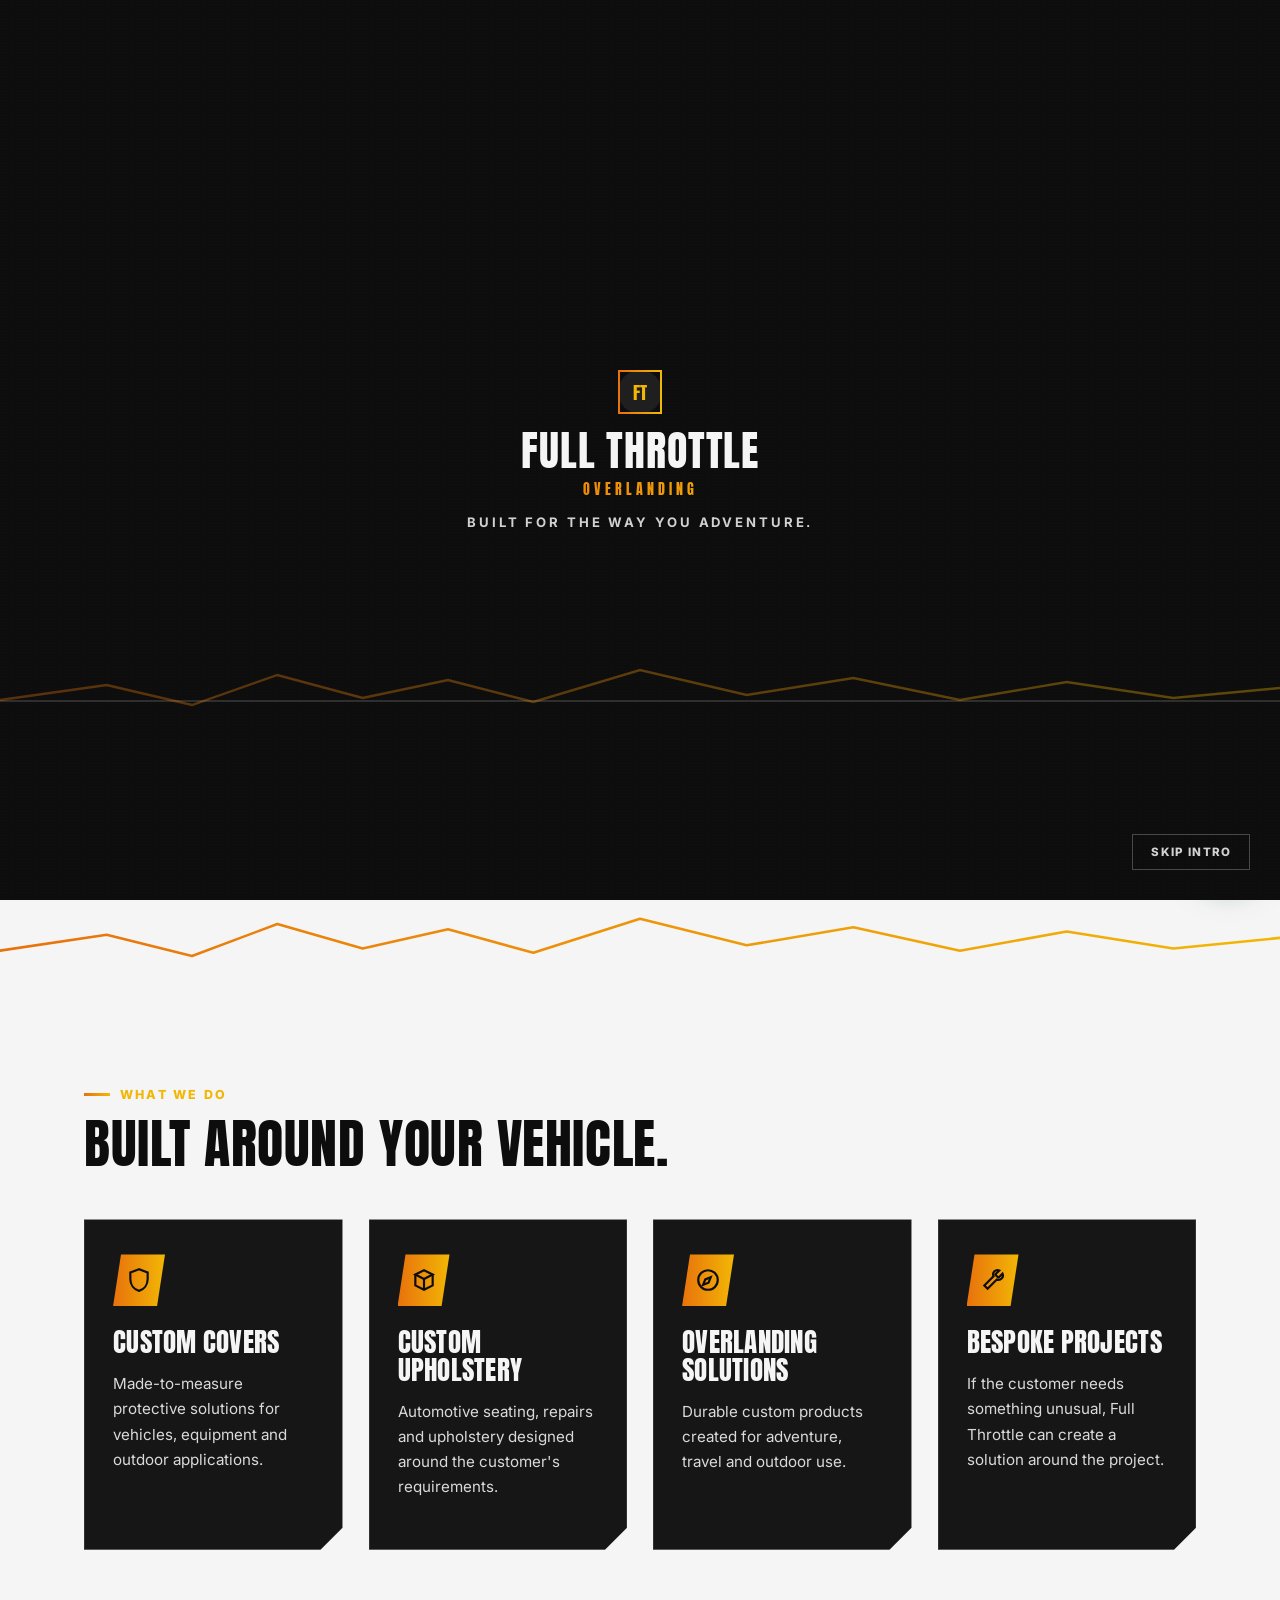
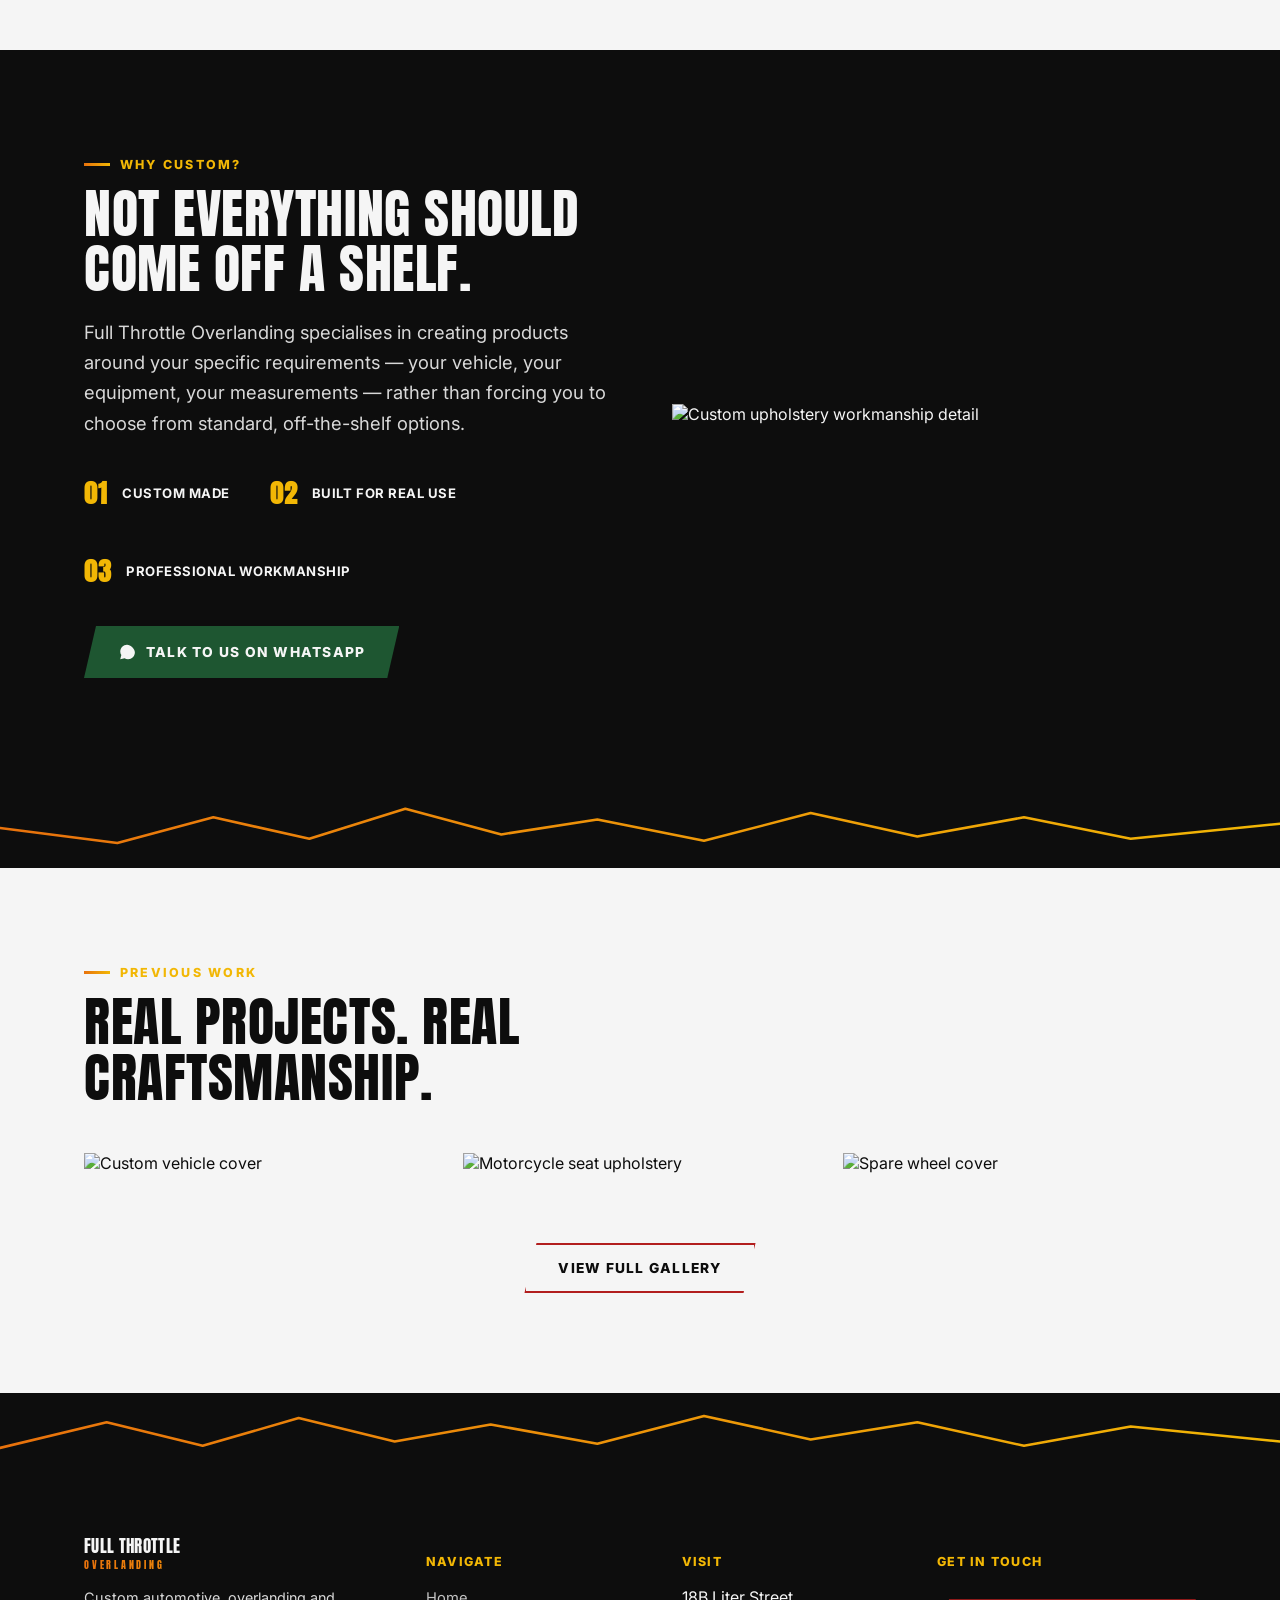
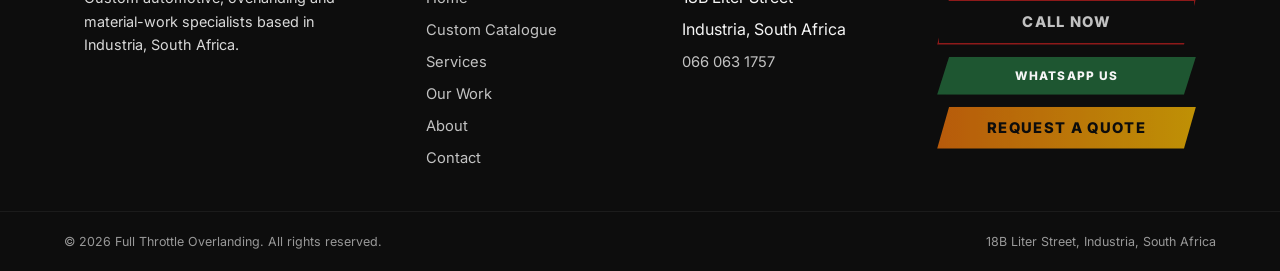
==== index.html @ 1ea90832 "Build Full Throttle Overlanding website (6 pages) Static HTML/CSS/JS site for a South African custom" ====
<!DOCTYPE html>
<html lang="en">
<head>
<meta charset="UTF-8">
<meta name="viewport" content="width=device-width, initial-scale=1.0">
<title>Full Throttle Overlanding | Custom Automotive &amp; Overlanding Craftsmanship — South Africa</title>
<meta name="description" content="Custom vehicle covers, upholstery and overlanding material solutions, made around your vehicle and your requirements. Based in Industria, South Africa.">
<link rel="stylesheet" href="css/style.css">
</head>
<body>

<svg width="0" height="0" style="position:absolute" aria-hidden="true">
  <defs>
    <linearGradient id="ridgeGradient" x1="0" y1="0" x2="1" y2="0">
      <stop offset="0" stop-color="#E8720C"/>
      <stop offset="1" stop-color="#F2B705"/>
    </linearGradient>
  </defs>
</svg>

<!-- ============== INTRO ANIMATION ============== -->
<div id="intro">
  <div class="intro-noise"></div>
  <div class="intro-road"></div>
  <svg class="intro-ridge" viewBox="0 0 1200 60" preserveAspectRatio="none" width="100%" height="60">
    <path d="M0,40 L100,25 L180,45 L260,15 L340,38 L420,20 L500,42 L600,10 L700,35 L800,18 L900,40 L1000,22 L1100,38 L1200,28" fill="none" stroke="url(#ridgeGradient)" stroke-width="2.4"/>
  </svg>
  <svg class="intro-dust" viewBox="0 0 340 70" width="340" height="70" aria-hidden="true">
    <ellipse cx="60" cy="55" rx="55" ry="14" fill="rgba(245,245,245,0.35)"/>
    <ellipse cx="120" cy="58" rx="70" ry="10" fill="rgba(245,245,245,0.2)"/>
  </svg>
  <svg class="intro-vehicle" viewBox="0 0 220 90" width="220" height="90" aria-hidden="true">
    <ellipse cx="55" cy="76" rx="52" ry="6" fill="rgba(0,0,0,0.4)"/>
    <path d="M12,64 L20,40 L48,26 L96,26 L114,40 L200,42 L206,52 L206,64 L188,64 L182,54 L138,54 L132,64 L64,64 L58,54 L26,54 L20,64 Z" fill="#141414" stroke="#F2B705" stroke-width="1.4"/>
    <path d="M48,26 L58,40 L96,40 L96,26 Z" fill="#0D0D0D"/>
    <path d="M100,26 L114,40 L150,40 L138,28 Z" fill="#0D0D0D"/>
    <rect x="150" y="30" width="46" height="12" rx="2" fill="#1c1c1c"/>
    <circle cx="58" cy="66" r="15" fill="#0D0D0D" stroke="#E8720C" stroke-width="2"/>
    <circle cx="58" cy="66" r="6" fill="#2a2a2a"/>
    <circle cx="168" cy="66" r="15" fill="#0D0D0D" stroke="#E8720C" stroke-width="2"/>
    <circle cx="168" cy="66" r="6" fill="#2a2a2a"/>
    <rect x="198" y="46" width="8" height="6" fill="#B21E1E"/>
  </svg>
  <div class="intro-logo">
    <div class="logo-badge" style="margin:0 auto 16px;">FT</div>
    <div class="nav-logo-mark">FULL THROTTLE<span>OVERLANDING</span></div>
    <div class="intro-tagline">Built for the way you adventure.</div>
  </div>
  <button class="intro-skip" type="button">Skip Intro</button>
</div>

<!-- ============== NAV ============== -->
<header class="site-nav">
  <div class="container nav-inner">
    <a href="index.html" class="nav-logo">
      <span class="logo-badge">FT</span>
      <span class="nav-logo-mark">FULL THROTTLE<span>OVERLANDING</span></span>
    </a>
    <nav class="nav-links">
      <a href="index.html" class="active">Home</a>
      <a href="catalogue.html">Custom Catalogue</a>
      <a href="services.html">Services</a>
      <a href="work.html">Our Work</a>
      <a href="about.html">About</a>
      <a href="contact.html">Contact</a>
    </nav>
    <div class="nav-actions">
      <a href="tel:+27660631757" class="nav-icon-btn call-text">
        <svg viewBox="0 0 24 24" fill="none" stroke="currentColor" stroke-width="2"><path d="M22 16.9v3a2 2 0 0 1-2.2 2 19.8 19.8 0 0 1-8.6-3.1 19.5 19.5 0 0 1-6-6 19.8 19.8 0 0 1-3.1-8.7A2 2 0 0 1 4.1 2h3a2 2 0 0 1 2 1.7c.1.9.3 1.8.6 2.7a2 2 0 0 1-.4 2.1L8 9.9a16 16 0 0 0 6 6l1.4-1.4a2 2 0 0 1 2.1-.4c.9.3 1.8.5 2.7.6a2 2 0 0 1 1.8 2.2Z"/></svg>
        Call
      </a>
      <button class="nav-icon-btn whatsapp" type="button" data-wa-message="Hi Full Throttle Overlanding! I'd like to enquire about a custom project.">
        <svg viewBox="0 0 32 32" fill="currentColor"><path d="M16 3C9.4 3 4 8.4 4 15c0 2.4.7 4.6 1.9 6.5L4 29l7.7-1.9c1.8 1 3.9 1.6 6.3 1.6 6.6 0 12-5.4 12-12S22.6 3 16 3z"/></svg>
        WhatsApp
      </button>
      <button class="nav-burger" type="button" aria-label="Open menu">
        <span></span><span></span><span></span>
      </button>
    </div>
  </div>
</header>

<div class="mobile-panel">
  <button class="mobile-panel-close" type="button" aria-label="Close menu">&times;</button>
  <nav class="nav-links">
    <a href="index.html">Home</a>
    <a href="catalogue.html">Custom Catalogue</a>
    <a href="services.html">Services</a>
    <a href="work.html">Our Work</a>
    <a href="about.html">About</a>
    <a href="contact.html">Contact</a>
  </nav>
  <div class="mobile-actions">
    <a href="tel:+27660631757" class="btn btn-outline btn-block">Call 066 063 1757</a>
    <button class="btn btn-whatsapp btn-block" type="button" data-wa-message="Hi Full Throttle Overlanding! I'd like to enquire about a custom project.">WhatsApp Us</button>
  </div>
</div>

<!-- ============== HERO ============== -->
<section class="hero">
  <div class="hero-media">
    <img src="https://images.unsplash.com/photo-1533473359331-0135ef1b58bf?q=80&w=1920&auto=format&fit=crop" alt="Custom-built 4x4 overlanding vehicle fitted with rugged canvas work">
  </div>
  <div class="hero-overlay"></div>
  <div class="hero-content">
    <span class="hero-tag">Custom Automotive &amp; Overlanding Craftsmanship</span>
    <h1>MADE FOR<br><em>YOUR ADVENTURE.</em></h1>
    <p class="lead">Custom automotive, overlanding and material solutions made around your vehicle, your equipment and your requirements.</p>
    <div class="hero-ctas">
      <button class="btn btn-primary" type="button" data-wa-message="Hi Full Throttle Overlanding! I'd like to get a custom quote.">Get a Custom Quote</button>
      <a href="work.html" class="btn btn-outline">View Our Work</a>
    </div>
  </div>
  <div class="hero-scroll">Scroll</div>
</section>

<div class="ridge-wrap on-light">
  <svg class="ridge" viewBox="0 0 1200 60" preserveAspectRatio="none">
    <path d="M0,40 L100,25 L180,45 L260,15 L340,38 L420,20 L500,42 L600,10 L700,35 L800,18 L900,40 L1000,22 L1100,38 L1200,28"/>
  </svg>
</div>

<!-- ============== WHAT WE DO ============== -->
<section class="section-light">
  <div class="container" style="padding-top:100px; padding-bottom:100px;">
    <div class="section-head reveal">
      <span class="eyebrow">What We Do</span>
      <h2>Built Around Your Vehicle.</h2>
    </div>
    <div class="grid grid-4">
      <div class="card reveal reveal-delay-1">
        <div class="card-icon">
          <svg viewBox="0 0 24 24" fill="none" stroke="currentColor" stroke-width="2"><path d="M12 2 4 5v6c0 5.5 3.4 9.7 8 11 4.6-1.3 8-5.5 8-11V5l-8-3Z"/></svg>
        </div>
        <h3>Custom Covers</h3>
        <p>Made-to-measure protective solutions for vehicles, equipment and outdoor applications.</p>
      </div>
      <div class="card reveal reveal-delay-2">
        <div class="card-icon">
          <svg viewBox="0 0 24 24" fill="none" stroke="currentColor" stroke-width="2"><path d="M20 7 12 3 4 7l8 4 8-4Z"/><path d="M4 7v10l8 4 8-4V7"/><path d="M12 11v10"/></svg>
        </div>
        <h3>Custom Upholstery</h3>
        <p>Automotive seating, repairs and upholstery designed around the customer's requirements.</p>
      </div>
      <div class="card reveal reveal-delay-3">
        <div class="card-icon">
          <svg viewBox="0 0 24 24" fill="none" stroke="currentColor" stroke-width="2"><circle cx="12" cy="12" r="9"/><path d="m14.5 9.5-2 5-5 2 2-5 5-2Z"/></svg>
        </div>
        <h3>Overlanding Solutions</h3>
        <p>Durable custom products created for adventure, travel and outdoor use.</p>
      </div>
      <div class="card reveal reveal-delay-4">
        <div class="card-icon">
          <svg viewBox="0 0 24 24" fill="none" stroke="currentColor" stroke-width="2"><path d="M14.7 6.3a1 1 0 0 0 0 1.4l1.6 1.6a1 1 0 0 0 1.4 0l3.1-3.1a4 4 0 0 1-5.3 5.3L7 20l-3-3 8.5-8.5a4 4 0 0 1 5.3-5.3l-3.1 3.1Z"/></svg>
        </div>
        <h3>Bespoke Projects</h3>
        <p>If the customer needs something unusual, Full Throttle can create a solution around the project.</p>
      </div>
    </div>
  </div>
</section>

<!-- ============== WHY CUSTOM ============== -->
<section class="section-dark">
  <div class="container" style="padding-top:100px; padding-bottom:110px;">
    <div class="split">
      <div class="reveal">
        <span class="eyebrow">Why Custom?</span>
        <h2 style="color:var(--white);">Not Everything Should Come Off A Shelf.</h2>
        <p class="lead" style="color:var(--white); margin-top:20px;">Full Throttle Overlanding specialises in creating products around your specific requirements — your vehicle, your equipment, your measurements — rather than forcing you to choose from standard, off-the-shelf options.</p>
        <div class="trust-row">
          <div class="trust-item"><span class="num">01</span><span>Custom Made</span></div>
          <div class="trust-item"><span class="num">02</span><span>Built For Real Use</span></div>
          <div class="trust-item"><span class="num">03</span><span>Professional Workmanship</span></div>
        </div>
        <div style="margin-top:36px;">
          <button class="btn btn-whatsapp" type="button" data-wa-message="Hi Full Throttle Overlanding! I'd like to discuss a custom project.">
            <svg viewBox="0 0 32 32" fill="currentColor"><path d="M16 3C9.4 3 4 8.4 4 15c0 2.4.7 4.6 1.9 6.5L4 29l7.7-1.9c1.8 1 3.9 1.6 6.3 1.6 6.6 0 12-5.4 12-12S22.6 3 16 3z"/></svg>
            Talk To Us On WhatsApp
          </button>
        </div>
      </div>
      <div class="reveal reveal-delay-2">
        <img src="https://images.unsplash.com/photo-1541443131876-44b03de101c5?q=80&w=1200&auto=format&fit=crop" alt="Custom upholstery workmanship detail" style="clip-path:polygon(0 0,100% 0,100% calc(100% - 34px), calc(100% - 34px) 100%, 0 100%);">
      </div>
    </div>
  </div>
</section>

<div class="ridge-wrap on-dark">
  <svg class="ridge" viewBox="0 0 1200 60" preserveAspectRatio="none">
    <path d="M0,30 L110,44 L200,20 L290,40 L380,12 L470,36 L560,22 L660,42 L760,16 L860,38 L960,20 L1060,40 L1200,26"/>
  </svg>
</div>

<!-- ============== FEATURED WORK STRIP ============== -->
<section class="section-light">
  <div class="container" style="padding-top:90px; padding-bottom:100px;">
    <div class="section-head reveal">
      <span class="eyebrow">Previous Work</span>
      <h2>Real Projects. Real Craftsmanship.</h2>
    </div>
    <div class="grid grid-3">
      <div class="masonry-item reveal reveal-delay-1"><img src="https://images.unsplash.com/photo-1519641471654-76ce0107ad1b?q=80&w=1000&auto=format&fit=crop" alt="Custom vehicle cover"><div class="masonry-cap"><span>Full Vehicle Cover</span></div></div>
      <div class="masonry-item reveal reveal-delay-2"><img src="https://images.unsplash.com/photo-1558981806-ec527fa84c39?q=80&w=1000&auto=format&fit=crop" alt="Motorcycle seat upholstery"><div class="masonry-cap"><span>Motorcycle Upholstery</span></div></div>
      <div class="masonry-item reveal reveal-delay-3"><img src="https://images.unsplash.com/photo-1600661653561-629509216228?q=80&w=1000&auto=format&fit=crop" alt="Spare wheel cover"><div class="masonry-cap"><span>Spare Wheel Cover</span></div></div>
    </div>
    <div style="text-align:center; margin-top:50px;">
      <a href="work.html" class="btn btn-outline" style="color:var(--black); border-color:var(--red);">View Full Gallery</a>
    </div>
  </div>
</section>

<!-- ============== FOOTER ============== -->
<footer class="site-footer">
  <div class="ridge-wrap on-dark">
    <svg class="ridge" viewBox="0 0 1200 60" preserveAspectRatio="none">
      <path d="M0,44 L100,20 L190,42 L280,16 L370,38 L460,22 L560,40 L660,14 L760,36 L860,20 L960,42 L1060,24 L1200,38"/>
    </svg>
  </div>
  <div class="container footer-inner">
    <div class="footer-brand">
      <span class="nav-logo-mark">FULL THROTTLE<span>OVERLANDING</span></span>
      <p>Custom automotive, overlanding and material-work specialists based in Industria, South Africa.</p>
    </div>
    <div class="footer-col">
      <h4>Navigate</h4>
      <ul>
        <li><a href="index.html">Home</a></li>
        <li><a href="catalogue.html">Custom Catalogue</a></li>
        <li><a href="services.html">Services</a></li>
        <li><a href="work.html">Our Work</a></li>
        <li><a href="about.html">About</a></li>
        <li><a href="contact.html">Contact</a></li>
      </ul>
    </div>
    <div class="footer-col">
      <h4>Visit</h4>
      <ul>
        <li><span>18B Liter Street</span></li>
        <li><span>Industria, South Africa</span></li>
        <li><a href="tel:+27660631757">066 063 1757</a></li>
      </ul>
    </div>
    <div class="footer-col footer-cta">
      <h4>Get In Touch</h4>
      <a href="tel:+27660631757" class="btn btn-outline btn-sm">Call Now</a>
      <button class="btn btn-whatsapp btn-sm" type="button" data-wa-message="Hi Full Throttle Overlanding! I'd like to enquire about a custom project.">WhatsApp Us</button>
      <a href="contact.html" class="btn btn-primary btn-sm">Request A Quote</a>
    </div>
  </div>
  <div class="footer-bottom">
    <span>&copy; 2026 Full Throttle Overlanding. All rights reserved.</span>
    <span>18B Liter Street, Industria, South Africa</span>
  </div>
</footer>

<button class="fab-whatsapp" type="button" data-wa-message="Hi Full Throttle Overlanding! I'd like to enquire about a custom project." aria-label="WhatsApp Full Throttle Overlanding">
  <svg viewBox="0 0 32 32" fill="currentColor"><path d="M16 3C9.4 3 4 8.4 4 15c0 2.4.7 4.6 1.9 6.5L4 29l7.7-1.9c1.8 1 3.9 1.6 6.3 1.6 6.6 0 12-5.4 12-12S22.6 3 16 3zm6.9 17.1c-.3.8-1.7 1.6-2.3 1.6-.6.1-1.3.1-2.1-.1-.5-.2-1.1-.4-1.9-.7-3.3-1.4-5.5-4.7-5.6-4.9-.2-.2-1.3-1.8-1.3-3.4s.8-2.4 1.1-2.8c.3-.3.7-.4.9-.4h.6c.2 0 .5 0 .7.6.3.7.9 2.4 1 2.6.1.2.2.4 0 .6-.1.2-.2.4-.4.6-.2.2-.4.5-.6.6-.2.2-.4.4-.2.8.2.4 1 1.6 2.1 2.6 1.4 1.3 2.6 1.7 3 1.9.4.2.6.2.8-.1.2-.3.9-1.1 1.2-1.4.3-.3.5-.3.8-.2.3.1 2 1 2.4 1.1.4.2.6.3.7.4.1.3.1.9-.2 1.7z"/></svg>
</button>

<script src="js/main.js"></script>
</body>
</html>
---- css/style.css ----
/* =========================================================
   FULL THROTTLE OVERLANDING — MASTER STYLESHEET
   ========================================================= */

@import url('https://fonts.googleapis.com/css2?family=Anton&family=Inter:wght@400;500;600;700;800&display=swap');

:root{
  /* Foundation */
  --black: #0D0D0D;
  --charcoal: #161616;
  --charcoal-2: #1f1f1f;
  --line: rgba(245,245,245,0.12);

  /* Brand palette (RED / GREEN / WHITE / GOLD) */
  --red: #B21E1E;
  --red-dark: #7d1414;
  --green: #1E5631;
  --green-light: #2c7a45;
  --white: #F5F5F5;
  --gold-1: #E8720C;
  --gold-2: #F2B705;
  --gradient-gold: linear-gradient(90deg, var(--gold-1), var(--gold-2));
  --gradient-gold-diag: linear-gradient(120deg, var(--gold-1), var(--gold-2));

  --font-display: 'Anton', 'Arial Narrow', sans-serif;
  --font-body: 'Inter', -apple-system, sans-serif;

  --container: 1240px;
  --edge: clamp(20px, 5vw, 64px);
}

*,*::before,*::after{ box-sizing:border-box; }
html{ scroll-behavior:smooth; }
body{
  margin:0;
  background:var(--white);
  color:var(--black);
  font-family:var(--font-body);
  -webkit-font-smoothing:antialiased;
  overflow-x:hidden;
}
img{ max-width:100%; display:block; }
a{ color:inherit; text-decoration:none; }
ul{ margin:0; padding:0; list-style:none; }
button{ font-family:inherit; cursor:pointer; }
input,textarea,select{ font-family:inherit; }

.container{
  max-width:var(--container);
  margin:0 auto;
  padding:0 var(--edge);
}

section{ position:relative; }

.section-dark{ background:var(--black); color:var(--white); }
.section-charcoal{ background:var(--charcoal); color:var(--white); }
.section-light{ background:var(--white); color:var(--black); }

.eyebrow{
  font-family:var(--font-body);
  font-weight:800;
  letter-spacing:0.18em;
  text-transform:uppercase;
  font-size:0.78rem;
  color:var(--gold-2);
  display:inline-flex;
  align-items:center;
  gap:10px;
  margin-bottom:14px;
}
.eyebrow::before{
  content:"";
  width:26px; height:3px;
  background:var(--gradient-gold);
}

h1,h2,h3,.font-display{
  font-family:var(--font-display);
  text-transform:uppercase;
  font-weight:400;
  letter-spacing:0.01em;
  line-height:1.02;
  margin:0;
}
h1{ font-size:clamp(2.6rem, 7vw, 5.6rem); }
h2{ font-size:clamp(2rem, 4.6vw, 3.4rem); }
h3{ font-size:clamp(1.3rem, 2.4vw, 1.7rem); }
p{ line-height:1.65; color:inherit; opacity:0.88; }
.lead{ font-size:1.15rem; max-width:640px; }

.section-head{ max-width:720px; margin-bottom:48px; }
.section-head.center{ margin-left:auto; margin-right:auto; text-align:center; }

/* =========================================================
   BUTTONS — angular, automotive
   ========================================================= */
.btn{
  position:relative;
  display:inline-flex;
  align-items:center;
  justify-content:center;
  gap:10px;
  padding:17px 34px;
  font-family:var(--font-body);
  font-weight:800;
  font-size:0.86rem;
  letter-spacing:0.09em;
  text-transform:uppercase;
  border:none;
  clip-path:polygon(12px 0, 100% 0, calc(100% - 12px) 100%, 0 100%);
  transition:transform .25s cubic-bezier(.2,.8,.2,1), box-shadow .25s ease, filter .25s ease;
  white-space:nowrap;
}
.btn:active{ transform:translateY(1px) scale(0.99); }

.btn-primary{
  background:var(--gradient-gold);
  color:var(--black);
  box-shadow:0 8px 24px rgba(232,114,12,0.28);
}
.btn-primary:hover{ transform:translateY(-3px); box-shadow:0 14px 32px rgba(242,183,5,0.4); filter:brightness(1.05); }

.btn-outline{
  background:transparent;
  color:var(--white);
  border:2px solid var(--red);
  padding:15px 32px;
}
.btn-outline:hover{ background:var(--red); color:var(--white); transform:translateY(-3px); }

.btn-whatsapp{
  background:var(--green);
  color:var(--white);
  box-shadow:0 8px 24px rgba(30,86,49,0.35);
}
.btn-whatsapp:hover{ background:var(--green-light); transform:translateY(-3px); box-shadow:0 14px 30px rgba(44,122,69,0.45); }
.btn-whatsapp svg{ width:18px; height:18px; flex:none; }

.btn-block{ width:100%; }
.btn-sm{ padding:12px 22px; font-size:0.74rem; }

/* =========================================================
   NAVIGATION
   ========================================================= */
.site-nav{
  position:fixed; top:0; left:0; right:0; z-index:900;
  background:rgba(13,13,13,0.72);
  backdrop-filter:blur(14px) saturate(140%);
  border-bottom:1px solid rgba(245,245,245,0.08);
  transition:background .3s ease, border-color .3s ease, padding .3s ease;
  padding:14px 0;
}
.site-nav.scrolled{
  background:rgba(13,13,13,0.94);
  padding:8px 0;
  border-bottom-color:rgba(242,183,5,0.18);
}
.nav-inner{
  display:flex; align-items:center; justify-content:space-between; gap:24px;
}
.nav-logo{ display:flex; align-items:center; gap:12px; flex:none; }
.nav-logo-mark{
  font-family:var(--font-display);
  font-size:1.05rem;
  letter-spacing:0.02em;
  color:var(--white);
  line-height:1;
}
.nav-logo-mark span{
  display:block;
  background:var(--gradient-gold);
  -webkit-background-clip:text; background-clip:text; color:transparent;
  font-size:0.62rem; letter-spacing:0.28em; margin-top:3px;
}
.logo-badge{
  width:44px; height:44px; flex:none;
  display:flex; align-items:center; justify-content:center;
  border-radius:50%;
  background:var(--charcoal-2);
  border:2px solid transparent;
  border-image:var(--gradient-gold) 1;
  color:var(--gold-2);
  font-family:var(--font-display);
  font-size:1.1rem;
}
.nav-links{
  display:flex; align-items:center; gap:34px;
  font-size:0.82rem; font-weight:700; letter-spacing:0.04em; text-transform:uppercase;
}
.nav-links a{
  color:var(--white); opacity:0.82; position:relative; padding:6px 0;
  transition:opacity .2s ease, color .2s ease;
}
.nav-links a::after{
  content:""; position:absolute; left:0; bottom:0; height:2px; width:0;
  background:var(--gradient-gold); transition:width .25s ease;
}
.nav-links a:hover, .nav-links a.active{ opacity:1; color:var(--gold-2); }
.nav-links a:hover::after, .nav-links a.active::after{ width:100%; }

.nav-actions{ display:flex; align-items:center; gap:12px; flex:none; }
.nav-icon-btn{
  display:flex; align-items:center; gap:8px;
  padding:10px 16px;
  font-size:0.74rem; font-weight:800; letter-spacing:0.06em; text-transform:uppercase;
  border:1px solid rgba(245,245,245,0.25); color:var(--white);
  clip-path:polygon(8px 0, 100% 0, calc(100% - 8px) 100%, 0 100%);
  transition:border-color .2s ease, background .2s ease, transform .2s ease;
}
.nav-icon-btn:hover{ border-color:var(--gold-2); transform:translateY(-2px); }
.nav-icon-btn.whatsapp{ background:var(--green); border-color:var(--green); }
.nav-icon-btn.whatsapp:hover{ background:var(--green-light); }
.nav-icon-btn svg{ width:16px; height:16px; }

.nav-burger{
  display:none; flex-direction:column; gap:5px; background:none; border:none; padding:8px;
}
.nav-burger span{ width:26px; height:2px; background:var(--white); transition:transform .3s ease, opacity .3s ease; }

.mobile-panel{
  position:fixed; inset:0; z-index:950;
  background:var(--black);
  display:flex; flex-direction:column;
  padding:100px var(--edge) 40px;
  transform:translateX(100%);
  transition:transform .4s cubic-bezier(.2,.8,.2,1);
}
.mobile-panel.open{ transform:translateX(0); }
.mobile-panel .nav-links{ flex-direction:column; align-items:flex-start; gap:22px; font-size:1.4rem; font-family:var(--font-display); text-transform:uppercase; }
.mobile-panel-close{
  position:absolute; top:24px; right:var(--edge);
  background:none; border:none; color:var(--white); font-size:2rem; line-height:1;
}
.mobile-actions{ margin-top:auto; display:flex; flex-direction:column; gap:14px; }

body.nav-open{ overflow:hidden; }

/* =========================================================
   MOUNTAIN RIDGE DIVIDER
   ========================================================= */
.ridge{
  display:block; width:100%; height:auto;
  color:transparent;
}
.ridge path{
  fill:none;
  stroke:url(#ridgeGradient);
  stroke-width:2.4;
  stroke-linecap:round;
  stroke-linejoin:round;
  stroke-dasharray:1400;
  stroke-dashoffset:1400;
  transition:stroke-dashoffset 1.8s cubic-bezier(.2,.7,.2,1);
}
.ridge.in-view path{ stroke-dashoffset:0; }
.ridge-wrap{ padding:8px 0; background:inherit; }
.ridge-wrap.on-dark{ background:var(--black); }
.ridge-wrap.on-light{ background:var(--white); }

/* =========================================================
   HERO
   ========================================================= */
.hero{
  position:relative; min-height:100svh;
  display:flex; align-items:flex-end;
  overflow:hidden; background:var(--black);
}
.hero-media{ position:absolute; inset:0; z-index:0; }
.hero-media img{
  width:100%; height:100%; object-fit:cover;
  animation:heroZoom 26s ease-in-out infinite alternate;
}
@keyframes heroZoom{ from{ transform:scale(1); } to{ transform:scale(1.12); } }
.hero-overlay{
  position:absolute; inset:0; z-index:1;
  background:
    linear-gradient(180deg, rgba(13,13,13,0.55) 0%, rgba(13,13,13,0.35) 35%, rgba(13,13,13,0.92) 100%),
    linear-gradient(90deg, rgba(13,13,13,0.75) 0%, rgba(13,13,13,0.1) 55%);
}
.hero-content{ position:relative; z-index:2; padding:160px var(--edge) 90px; max-width:900px; }
.hero-tag{
  display:inline-flex; align-items:center; gap:10px;
  padding:8px 16px; margin-bottom:22px;
  border:1px solid rgba(242,183,5,0.4);
  background:rgba(178,30,30,0.18);
  font-size:0.72rem; font-weight:800; letter-spacing:0.18em; text-transform:uppercase;
  color:var(--gold-2);
}
.hero h1{ color:var(--white); text-shadow:0 6px 30px rgba(0,0,0,0.5); }
.hero h1 em{
  font-style:normal;
  background:var(--gradient-gold);
  -webkit-background-clip:text; background-clip:text; color:transparent;
}
.hero p.lead{ color:var(--white); opacity:0.85; margin:22px 0 34px; font-size:1.2rem; }
.hero-ctas{ display:flex; gap:16px; flex-wrap:wrap; }
.hero-scroll{
  position:absolute; bottom:28px; left:50%; transform:translateX(-50%); z-index:2;
  color:var(--white); opacity:0.6; font-size:0.7rem; letter-spacing:0.2em; text-transform:uppercase;
  display:flex; flex-direction:column; align-items:center; gap:8px;
}
.hero-scroll::after{
  content:""; width:1px; height:34px; background:var(--gradient-gold);
  animation:scrollLine 2s ease-in-out infinite;
}
@keyframes scrollLine{ 0%,100%{ opacity:0.2; } 50%{ opacity:1; } }

/* =========================================================
   CARDS — angular automotive
   ========================================================= */
.grid{ display:grid; gap:26px; }
.grid-4{ grid-template-columns:repeat(4,1fr); }
.grid-3{ grid-template-columns:repeat(3,1fr); }
.grid-2{ grid-template-columns:repeat(2,1fr); }

.card{
  position:relative;
  background:var(--charcoal);
  border:1px solid var(--line);
  padding:34px 28px;
  clip-path:polygon(0 0, 100% 0, 100% calc(100% - 22px), calc(100% - 22px) 100%, 0 100%);
  transition:transform .35s cubic-bezier(.2,.8,.2,1), border-color .35s ease, background .35s ease;
  overflow:hidden;
}
.card::before{
  content:""; position:absolute; inset:0; padding:1px;
  background:var(--gradient-gold);
  -webkit-mask:linear-gradient(#000 0 0) content-box, linear-gradient(#000 0 0);
  -webkit-mask-composite:xor; mask-composite:exclude;
  opacity:0; transition:opacity .35s ease;
  clip-path:polygon(0 0, 100% 0, 100% calc(100% - 22px), calc(100% - 22px) 100%, 0 100%);
  pointer-events:none;
}
.card:hover{ transform:translateY(-8px); background:var(--charcoal-2); }
.card:hover::before{ opacity:1; }
.card-icon{
  width:52px; height:52px; margin-bottom:22px;
  display:flex; align-items:center; justify-content:center;
  background:var(--gradient-gold); color:var(--black);
  clip-path:polygon(8px 0, 100% 0, calc(100% - 8px) 100%, 0 100%);
}
.card-icon svg{ width:26px; height:26px; }
.card h3{ color:var(--white); margin-bottom:12px; }
.card p{ color:var(--white); font-size:0.95rem; }

.card-light{
  background:var(--white); border:1px solid rgba(13,13,13,0.08);
}
.card-light h3{ color:var(--black); }
.card-light p{ color:var(--black); opacity:0.7; }

/* Trust points */
.trust-row{ display:flex; gap:40px; flex-wrap:wrap; margin-top:36px; }
.trust-item{ display:flex; align-items:center; gap:14px; }
.trust-item .num{
  font-family:var(--font-display); font-size:1.6rem;
  color:var(--gold-2);
}
.trust-item span{ font-weight:700; letter-spacing:0.04em; text-transform:uppercase; font-size:0.82rem; }

/* =========================================================
   SCROLL REVEAL
   ========================================================= */
.reveal{ opacity:0; transform:translateY(36px); transition:opacity .8s cubic-bezier(.2,.7,.2,1), transform .8s cubic-bezier(.2,.7,.2,1); }
.reveal.in-view{ opacity:1; transform:translateY(0); }
.reveal-delay-1{ transition-delay:.1s; }
.reveal-delay-2{ transition-delay:.22s; }
.reveal-delay-3{ transition-delay:.34s; }
.reveal-delay-4{ transition-delay:.46s; }

/* =========================================================
   CATALOGUE / GALLERY
   ========================================================= */
.filter-bar{
  display:flex; flex-wrap:wrap; gap:10px; margin-bottom:44px;
}
.filter-btn{
  padding:10px 20px; font-size:0.76rem; font-weight:800; letter-spacing:0.06em; text-transform:uppercase;
  background:transparent; border:1px solid rgba(13,13,13,0.18); color:var(--black);
  clip-path:polygon(8px 0, 100% 0, calc(100% - 8px) 100%, 0 100%);
  transition:all .2s ease;
}
.filter-btn:hover{ border-color:var(--red); color:var(--red); }
.filter-btn.active{ background:var(--red); border-color:var(--red); color:var(--white); }

.product-card{
  background:var(--white); border:1px solid rgba(13,13,13,0.1);
  clip-path:polygon(0 0, 100% 0, 100% calc(100% - 18px), calc(100% - 18px) 100%, 0 100%);
  overflow:hidden; transition:transform .3s ease, box-shadow .3s ease; display:flex; flex-direction:column;
}
.product-card:hover{ transform:translateY(-6px); box-shadow:0 18px 40px rgba(13,13,13,0.14); }
.product-media{ position:relative; aspect-ratio:4/3; overflow:hidden; background:var(--charcoal); }
.product-media img{ width:100%; height:100%; object-fit:cover; transition:transform .6s cubic-bezier(.2,.7,.2,1); }
.product-card:hover .product-media img{ transform:scale(1.08); }
.tag{
  position:absolute; top:14px; left:14px;
  padding:6px 12px; font-size:0.66rem; font-weight:800; letter-spacing:0.08em; text-transform:uppercase;
  background:var(--green); color:var(--white);
}
.tag.gold{ background:var(--gradient-gold); color:var(--black); }
.product-body{ padding:22px 22px 24px; display:flex; flex-direction:column; gap:10px; flex:1; }
.product-body h3{ font-size:1.15rem; }
.product-body p{ font-size:0.9rem; opacity:0.72; flex:1; }
.product-price{ font-size:0.76rem; font-weight:800; letter-spacing:0.08em; text-transform:uppercase; color:var(--red); }

/* Masonry gallery */
.masonry{ column-count:3; column-gap:20px; }
.masonry-item{
  break-inside:avoid; margin-bottom:20px; position:relative; overflow:hidden;
  cursor:pointer;
}
.masonry-item img{ width:100%; display:block; transition:transform .5s ease, filter .5s ease; }
.masonry-item:hover img{ transform:scale(1.06); }
.masonry-cap{
  position:absolute; inset:0; display:flex; align-items:flex-end; padding:18px;
  background:linear-gradient(0deg, rgba(13,13,13,0.85), transparent 55%);
  opacity:0; transition:opacity .3s ease;
}
.masonry-item:hover .masonry-cap{ opacity:1; }
.masonry-cap span{ color:var(--white); font-weight:700; font-size:0.85rem; letter-spacing:0.03em; }

.lightbox{
  position:fixed; inset:0; z-index:1000; background:rgba(13,13,13,0.96);
  display:none; align-items:center; justify-content:center; padding:40px;
}
.lightbox.open{ display:flex; }
.lightbox img{ max-width:100%; max-height:82vh; box-shadow:0 30px 80px rgba(0,0,0,0.6); }
.lightbox-close, .lightbox-nav{
  position:absolute; background:rgba(245,245,245,0.06); border:1px solid rgba(245,245,245,0.2);
  color:var(--white); width:48px; height:48px; display:flex; align-items:center; justify-content:center;
  font-size:1.4rem; transition:background .2s ease;
}
.lightbox-close:hover, .lightbox-nav:hover{ background:var(--gradient-gold); color:var(--black); border-color:transparent; }
.lightbox-close{ top:24px; right:24px; }
.lightbox-nav.prev{ left:24px; top:50%; transform:translateY(-50%); }
.lightbox-nav.next{ right:24px; top:50%; transform:translateY(-50%); }
.lightbox-cap{ position:absolute; bottom:28px; left:50%; transform:translateX(-50%); color:var(--white); opacity:0.75; font-size:0.85rem; }

/* Before / after */
.ba-wrap{ position:relative; overflow:hidden; aspect-ratio:4/3; user-select:none; }
.ba-wrap img{ position:absolute; inset:0; width:100%; height:100%; object-fit:cover; }
.ba-after{ clip-path:inset(0 0 0 50%); }
.ba-slider{ position:absolute; inset:0; width:100%; height:100%; margin:0; -webkit-appearance:none; appearance:none; background:transparent; cursor:ew-resize; }
.ba-slider::-webkit-slider-thumb{
  -webkit-appearance:none; width:44px; height:44px; border-radius:50%;
  background:var(--gradient-gold); border:3px solid var(--white); box-shadow:0 4px 14px rgba(0,0,0,0.4);
  margin-top:0;
}
.ba-handle{ position:absolute; top:0; bottom:0; width:3px; background:var(--white); left:50%; transform:translateX(-1.5px); pointer-events:none; box-shadow:0 0 0 1px rgba(0,0,0,0.3); }
.ba-label{ position:absolute; top:14px; padding:5px 12px; font-size:0.66rem; font-weight:800; letter-spacing:0.08em; text-transform:uppercase; background:var(--black); color:var(--white); }
.ba-label.before{ left:14px; }
.ba-label.after{ right:14px; }

/* =========================================================
   PROCESS STEPS
   ========================================================= */
.process{ position:relative; }
.process-line{
  position:absolute; top:26px; left:0; right:0; height:3px;
  background:rgba(245,245,245,0.12);
}
.process-line-fill{
  position:absolute; top:0; left:0; height:100%; width:0%;
  background:var(--gradient-gold);
  transition:width 1.4s cubic-bezier(.2,.7,.2,1);
}
.process-grid{ display:grid; grid-template-columns:repeat(4,1fr); gap:26px; position:relative; }
.process-step{ text-align:left; }
.process-num{
  width:54px; height:54px; border-radius:50%;
  display:flex; align-items:center; justify-content:center;
  background:var(--black); border:2px solid var(--gold-2); color:var(--gold-2);
  font-family:var(--font-display); font-size:1.3rem; margin-bottom:20px; position:relative; z-index:2;
}
.process-step.in-view .process-num{ background:var(--gradient-gold); color:var(--black); border-color:transparent; }
.process-step h3{ color:var(--white); margin-bottom:8px; font-size:1.15rem; }
.process-step p{ color:var(--white); font-size:0.9rem; }

/* =========================================================
   FORMS
   ========================================================= */
.form-grid{ display:grid; grid-template-columns:1fr 1fr; gap:20px; }
.field{ display:flex; flex-direction:column; gap:8px; margin-bottom:20px; }
.field.full{ grid-column:1/-1; }
.field label{ font-size:0.76rem; font-weight:800; letter-spacing:0.06em; text-transform:uppercase; color:var(--white); opacity:0.8; }
.field input, .field select, .field textarea{
  background:rgba(245,245,245,0.05);
  border:1px solid rgba(245,245,245,0.18);
  color:var(--white);
  padding:14px 16px; font-size:0.95rem;
  transition:border-color .2s ease, background .2s ease;
}
.field input:focus, .field select:focus, .field textarea:focus{
  outline:none; border-color:var(--gold-2); background:rgba(245,245,245,0.08);
}
.field input::placeholder, .field textarea::placeholder{ color:rgba(245,245,245,0.4); }
.file-drop{
  border:2px dashed rgba(245,245,245,0.25); padding:26px; text-align:center; cursor:pointer;
  transition:border-color .2s ease, background .2s ease;
}
.file-drop:hover{ border-color:var(--gold-2); background:rgba(242,183,5,0.05); }
.file-drop input{ display:none; }
.file-drop-name{ margin-top:10px; font-size:0.82rem; color:var(--gold-2); }

/* =========================================================
   FOOTER
   ========================================================= */
.site-footer{ background:var(--black); color:var(--white); padding-top:0; }
.footer-inner{ padding:64px var(--edge) 32px; display:grid; grid-template-columns:1.4fr 1fr 1fr 1.2fr; gap:40px; }
.footer-brand p{ margin-top:16px; max-width:280px; font-size:0.9rem; }
.footer-col h4{ font-size:0.78rem; font-weight:800; letter-spacing:0.1em; text-transform:uppercase; color:var(--gold-2); margin-bottom:18px; }
.footer-col ul li{ margin-bottom:12px; }
.footer-col a{ opacity:0.78; font-size:0.92rem; transition:opacity .2s ease, color .2s ease; }
.footer-col a:hover{ opacity:1; color:var(--gold-2); }
.footer-cta{ display:flex; flex-direction:column; gap:12px; }
.footer-bottom{
  border-top:1px solid rgba(245,245,245,0.1);
  padding:22px var(--edge); display:flex; justify-content:space-between; flex-wrap:wrap; gap:12px;
  font-size:0.78rem; opacity:0.6;
}

/* Floating WhatsApp */
.fab-whatsapp{
  position:fixed; bottom:22px; right:22px; z-index:800;
  width:60px; height:60px; border-radius:50%;
  background:var(--green); color:var(--white);
  display:flex; align-items:center; justify-content:center;
  box-shadow:0 10px 30px rgba(30,86,49,0.5);
  animation:fabPulse 2.6s ease-in-out infinite;
}
.fab-whatsapp svg{ width:28px; height:28px; }
@keyframes fabPulse{ 0%,100%{ box-shadow:0 10px 30px rgba(30,86,49,0.5); } 50%{ box-shadow:0 10px 30px rgba(30,86,49,0.85), 0 0 0 8px rgba(30,86,49,0.12); } }

/* =========================================================
   INTRO ANIMATION
   ========================================================= */
#intro{
  position:fixed; inset:0; z-index:2000; background:var(--black);
  display:flex; align-items:center; justify-content:center; overflow:hidden;
}
#intro.hide{ animation:introOut .7s ease forwards; pointer-events:none; }
@keyframes introOut{ to{ opacity:0; visibility:hidden; } }
.intro-noise{
  position:absolute; inset:0;
  background-image:radial-gradient(rgba(245,245,245,0.04) 1px, transparent 1px);
  background-size:3px 3px; opacity:0.5;
}
.intro-road{
  position:absolute; left:0; right:0; bottom:22%;
  height:2px; background:rgba(245,245,245,0.14);
}
.intro-vehicle{
  position:absolute; bottom:22%; left:-260px;
  width:220px; animation:driveBy 3.2s cubic-bezier(.45,.05,.35,1) forwards;
}
@keyframes driveBy{
  0%{ left:-260px; }
  70%{ left:52%; }
  100%{ left:118%; }
}
.intro-dust{
  position:absolute; bottom:22%; left:-260px;
  width:340px; height:70px; opacity:0;
  background:radial-gradient(ellipse at left, rgba(245,245,245,0.22), transparent 70%);
  animation:dustTrail 3.2s cubic-bezier(.45,.05,.35,1) forwards;
  filter:blur(6px);
}
@keyframes dustTrail{
  0%{ left:-300px; opacity:0; }
  15%{ opacity:0.5; }
  70%{ left:32%; opacity:0.65; }
  100%{ left:98%; opacity:0; }
}
.intro-ridge{
  position:absolute; bottom:20%; left:0; right:0; opacity:0;
  animation:introRidgeIn 1.2s ease forwards; animation-delay:2.6s;
}
@keyframes introRidgeIn{ to{ opacity:0.35; } }
.intro-logo{
  position:relative; z-index:2; text-align:center; opacity:0; transform:scale(0.85);
  animation:introLogoIn 1s cubic-bezier(.2,.8,.2,1) forwards; animation-delay:2.7s;
}
@keyframes introLogoIn{ to{ opacity:1; transform:scale(1); } }
.intro-logo .nav-logo-mark{ font-size:2.6rem; }
.intro-logo .nav-logo-mark span{ font-size:0.9rem; margin-top:10px; }
.intro-tagline{
  margin-top:18px; font-family:var(--font-body); font-weight:700; letter-spacing:0.22em;
  text-transform:uppercase; font-size:0.82rem; color:var(--white); opacity:0;
  animation:introFade 1s ease forwards; animation-delay:3.3s;
}
@keyframes introFade{ to{ opacity:0.85; } }
.intro-skip{
  position:absolute; bottom:30px; right:30px; z-index:3;
  background:transparent; border:1px solid rgba(245,245,245,0.3); color:var(--white);
  padding:10px 18px; font-size:0.72rem; font-weight:800; letter-spacing:0.1em; text-transform:uppercase;
  opacity:0; animation:introFade 1s ease forwards; animation-delay:.6s;
}
.intro-skip:hover{ border-color:var(--gold-2); color:var(--gold-2); }

body.intro-active{ overflow:hidden; height:100vh; }

/* =========================================================
   MISC
   ========================================================= */
.split{ display:grid; grid-template-columns:1fr 1fr; gap:64px; align-items:center; }
.split img{ width:100%; height:100%; object-fit:cover; }
.stat-block{ display:flex; gap:30px; margin-top:30px; flex-wrap:wrap; }
.stat-block .card-light{ flex:1; min-width:160px; text-align:center; padding:26px 18px; }
.badge-strip{ display:flex; gap:10px; flex-wrap:wrap; margin-top:20px; }
.badge-pill{
  padding:8px 16px; font-size:0.72rem; font-weight:800; letter-spacing:0.06em; text-transform:uppercase;
  border:1px solid var(--red); color:var(--red);
}
.map-frame{ border:0; width:100%; height:380px; filter:grayscale(0.3) contrast(1.05); }
.contact-info-row{ display:flex; gap:16px; align-items:flex-start; padding:18px 0; border-bottom:1px solid rgba(245,245,245,0.1); }
.contact-info-row:last-child{ border-bottom:none; }
.contact-info-row .icon{
  width:44px; height:44px; flex:none; display:flex; align-items:center; justify-content:center;
  background:var(--gradient-gold); color:var(--black);
  clip-path:polygon(6px 0, 100% 0, calc(100% - 6px) 100%, 0 100%);
}
.contact-info-row .icon svg{ width:20px; height:20px; }
.contact-info-row h4{ font-size:0.78rem; font-weight:800; letter-spacing:0.08em; text-transform:uppercase; color:var(--gold-2); margin:0 0 4px; }
.contact-info-row a, .contact-info-row span{ font-size:1rem; }

.placeholder-note{
  font-size:0.72rem; color:var(--red); border:1px dashed var(--red); padding:6px 10px; margin-top:8px; display:inline-block;
  background:rgba(178,30,30,0.06);
}

/* =========================================================
   RESPONSIVE
   ========================================================= */
@media (max-width:1080px){
  .grid-4{ grid-template-columns:repeat(2,1fr); }
  .grid-3{ grid-template-columns:repeat(2,1fr); }
  .process-grid{ grid-template-columns:repeat(2,1fr); row-gap:50px; }
  .process-line{ display:none; }
  .footer-inner{ grid-template-columns:1fr 1fr; }
  .masonry{ column-count:2; }
  .split{ grid-template-columns:1fr; gap:36px; }
}
@media (max-width:760px){
  .site-nav .nav-links{ display:none; }
  .nav-icon-btn.call-text{ display:none; }
  .nav-burger{ display:flex; }
  .grid-4, .grid-3, .grid-2{ grid-template-columns:1fr; }
  .masonry{ column-count:1; }
  .form-grid{ grid-template-columns:1fr; }
  .footer-inner{ grid-template-columns:1fr; padding-top:48px; }
  .hero-content{ padding:140px var(--edge) 70px; }
  .hero-ctas{ flex-direction:column; align-items:stretch; }
  .trust-row{ gap:22px; }
  .intro-vehicle{ width:150px; }
  .intro-logo .nav-logo-mark{ font-size:1.8rem; }
}
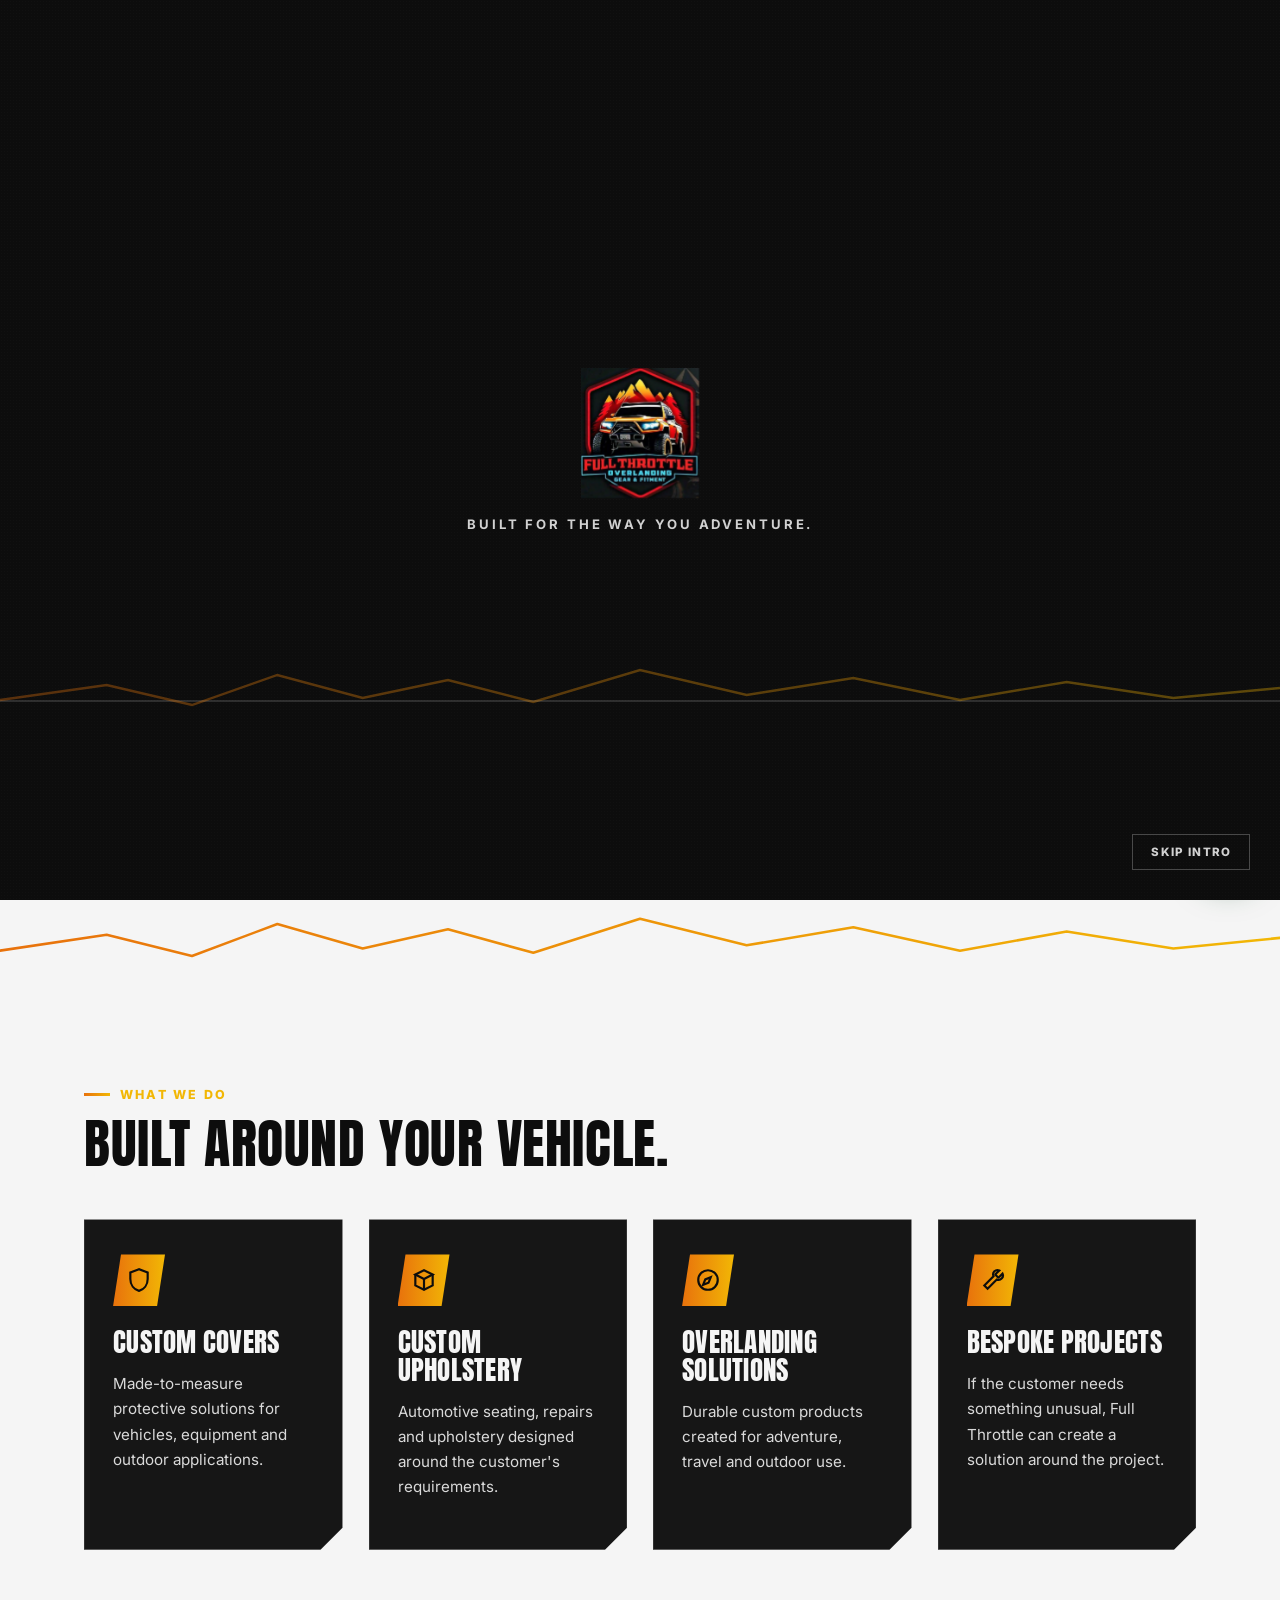
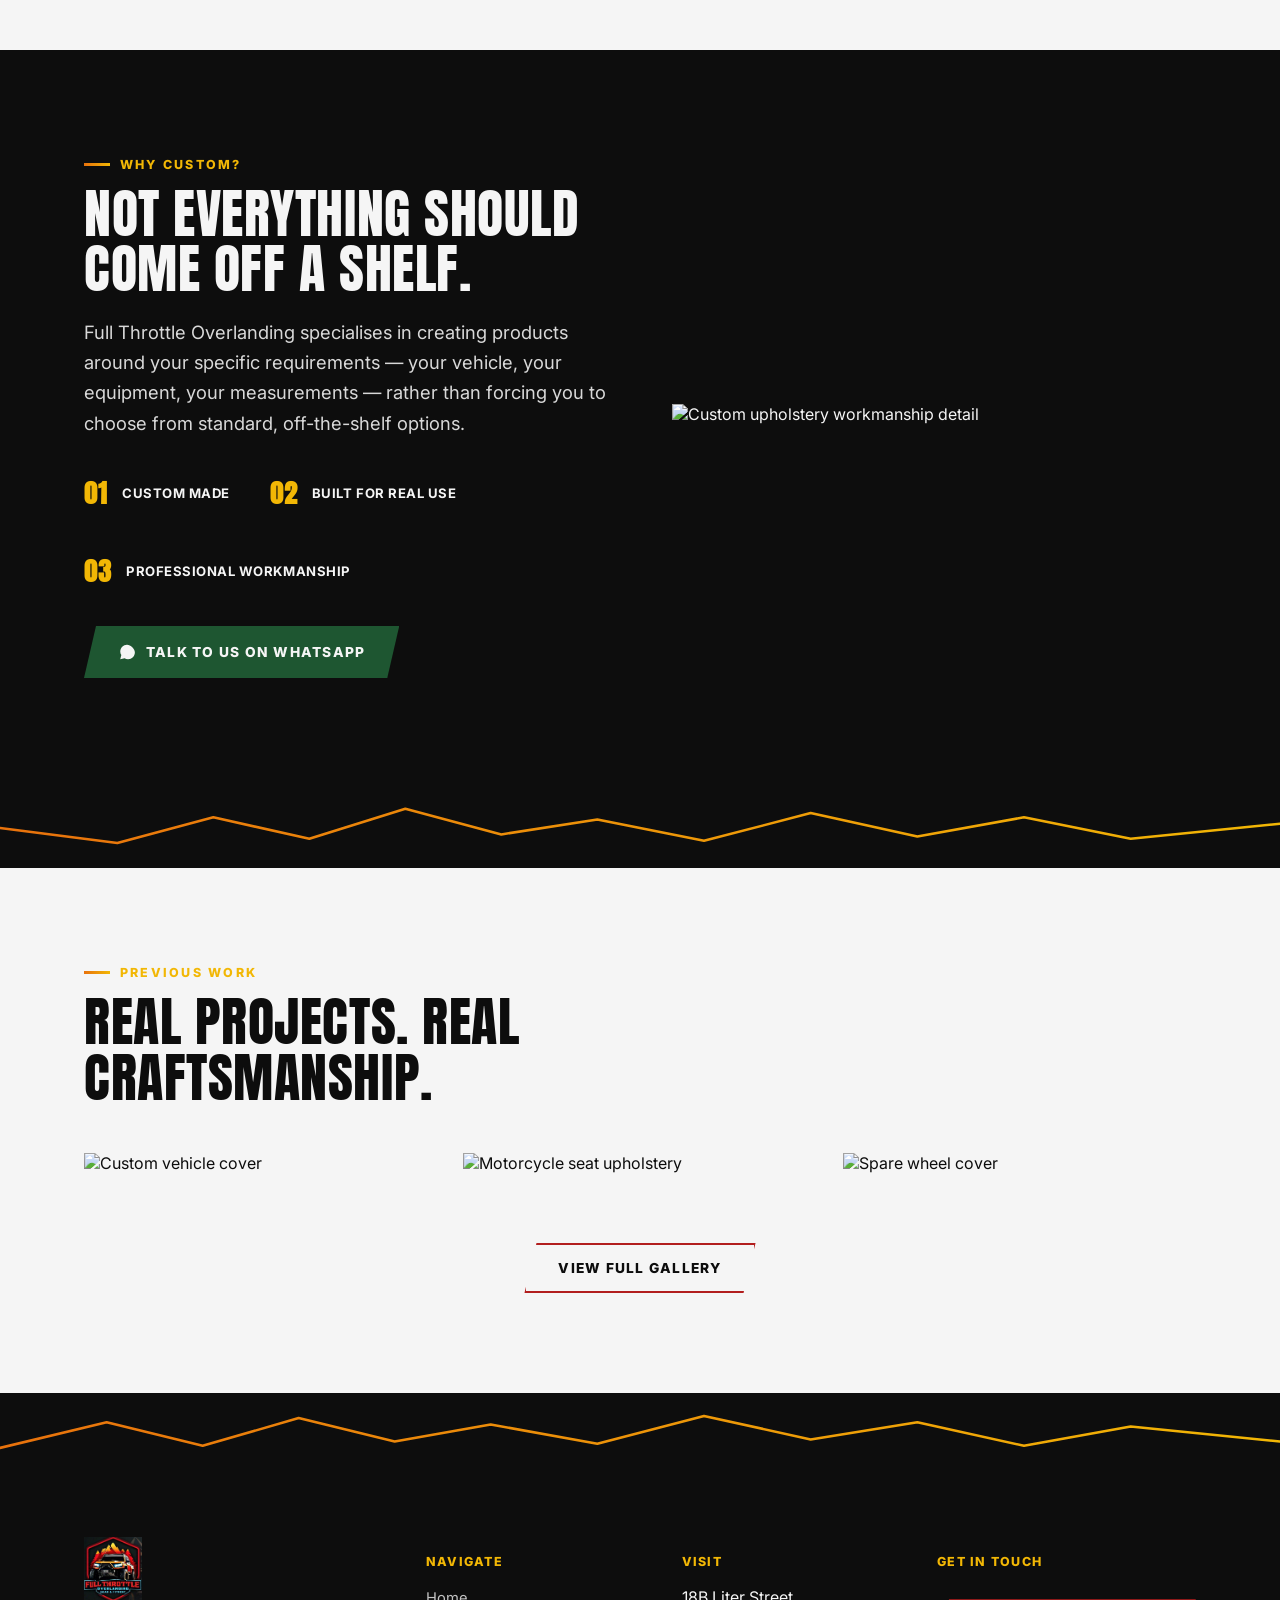
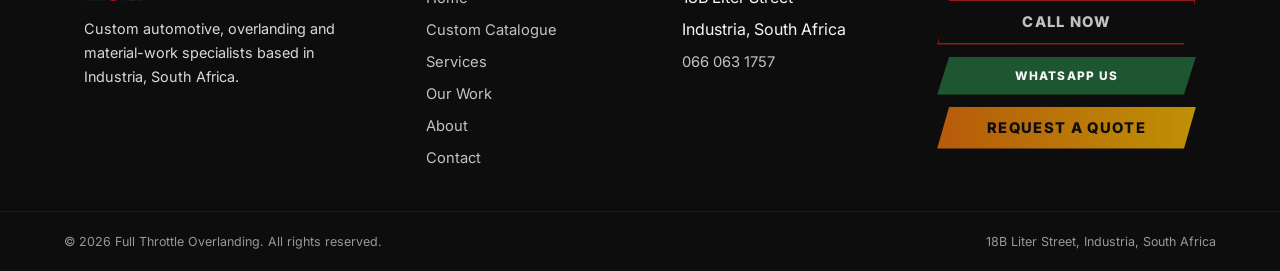
==== commit 43874a46: "Wire in official Full Throttle Overlanding logo Adds the supplied logo (assets/img/logo.jpg) unmodif" ====
--- a/index.html
+++ b/index.html
@@ -5,6 +5,7 @@
 <meta name="viewport" content="width=device-width, initial-scale=1.0">
 <title>Full Throttle Overlanding | Custom Automotive &amp; Overlanding Craftsmanship — South Africa</title>
 <meta name="description" content="Custom vehicle covers, upholstery and overlanding material solutions, made around your vehicle and your requirements. Based in Industria, South Africa.">
+<link rel="icon" type="image/jpeg" href="assets/img/logo.jpg">
 <link rel="stylesheet" href="css/style.css">
 </head>
 <body>
@@ -42,8 +43,7 @@
     <rect x="198" y="46" width="8" height="6" fill="#B21E1E"/>
   </svg>
   <div class="intro-logo">
-    <div class="logo-badge" style="margin:0 auto 16px;">FT</div>
-    <div class="nav-logo-mark">FULL THROTTLE<span>OVERLANDING</span></div>
+    <img src="assets/img/logo.jpg" alt="Full Throttle Overlanding" class="intro-logo-img">
     <div class="intro-tagline">Built for the way you adventure.</div>
   </div>
   <button class="intro-skip" type="button">Skip Intro</button>
@@ -53,8 +53,7 @@
 <header class="site-nav">
   <div class="container nav-inner">
     <a href="index.html" class="nav-logo">
-      <span class="logo-badge">FT</span>
-      <span class="nav-logo-mark">FULL THROTTLE<span>OVERLANDING</span></span>
+      <img src="assets/img/logo.jpg" alt="Full Throttle Overlanding" class="nav-logo-img">
     </a>
     <nav class="nav-links">
       <a href="index.html" class="active">Home</a>
@@ -81,6 +80,7 @@
 </header>
 
 <div class="mobile-panel">
+  <img src="assets/img/logo.jpg" alt="Full Throttle Overlanding" class="mobile-panel-logo">
   <button class="mobile-panel-close" type="button" aria-label="Close menu">&times;</button>
   <nav class="nav-links">
     <a href="index.html">Home</a>
@@ -220,7 +220,7 @@
   </div>
   <div class="container footer-inner">
     <div class="footer-brand">
-      <span class="nav-logo-mark">FULL THROTTLE<span>OVERLANDING</span></span>
+      <img src="assets/img/logo.jpg" alt="Full Throttle Overlanding" class="footer-logo-img">
       <p>Custom automotive, overlanding and material-work specialists based in Industria, South Africa.</p>
     </div>
     <div class="footer-col">
--- a/css/style.css
+++ b/css/style.css
@@ -160,6 +160,11 @@
   display:flex; align-items:center; justify-content:space-between; gap:24px;
 }
 .nav-logo{ display:flex; align-items:center; gap:12px; flex:none; }
+.nav-logo-img{ height:52px; width:auto; display:block; transition:height .3s ease; }
+.site-nav.scrolled .nav-logo-img{ height:42px; }
+.footer-logo-img{ height:64px; width:auto; display:block; margin-bottom:16px; }
+.mobile-panel-logo{ position:absolute; top:20px; left:var(--edge); height:44px; width:auto; display:block; }
+.intro-logo-img{ height:130px; width:auto; display:block; margin:0 auto 18px; }
 .nav-logo-mark{
   font-family:var(--font-display);
   font-size:1.05rem;
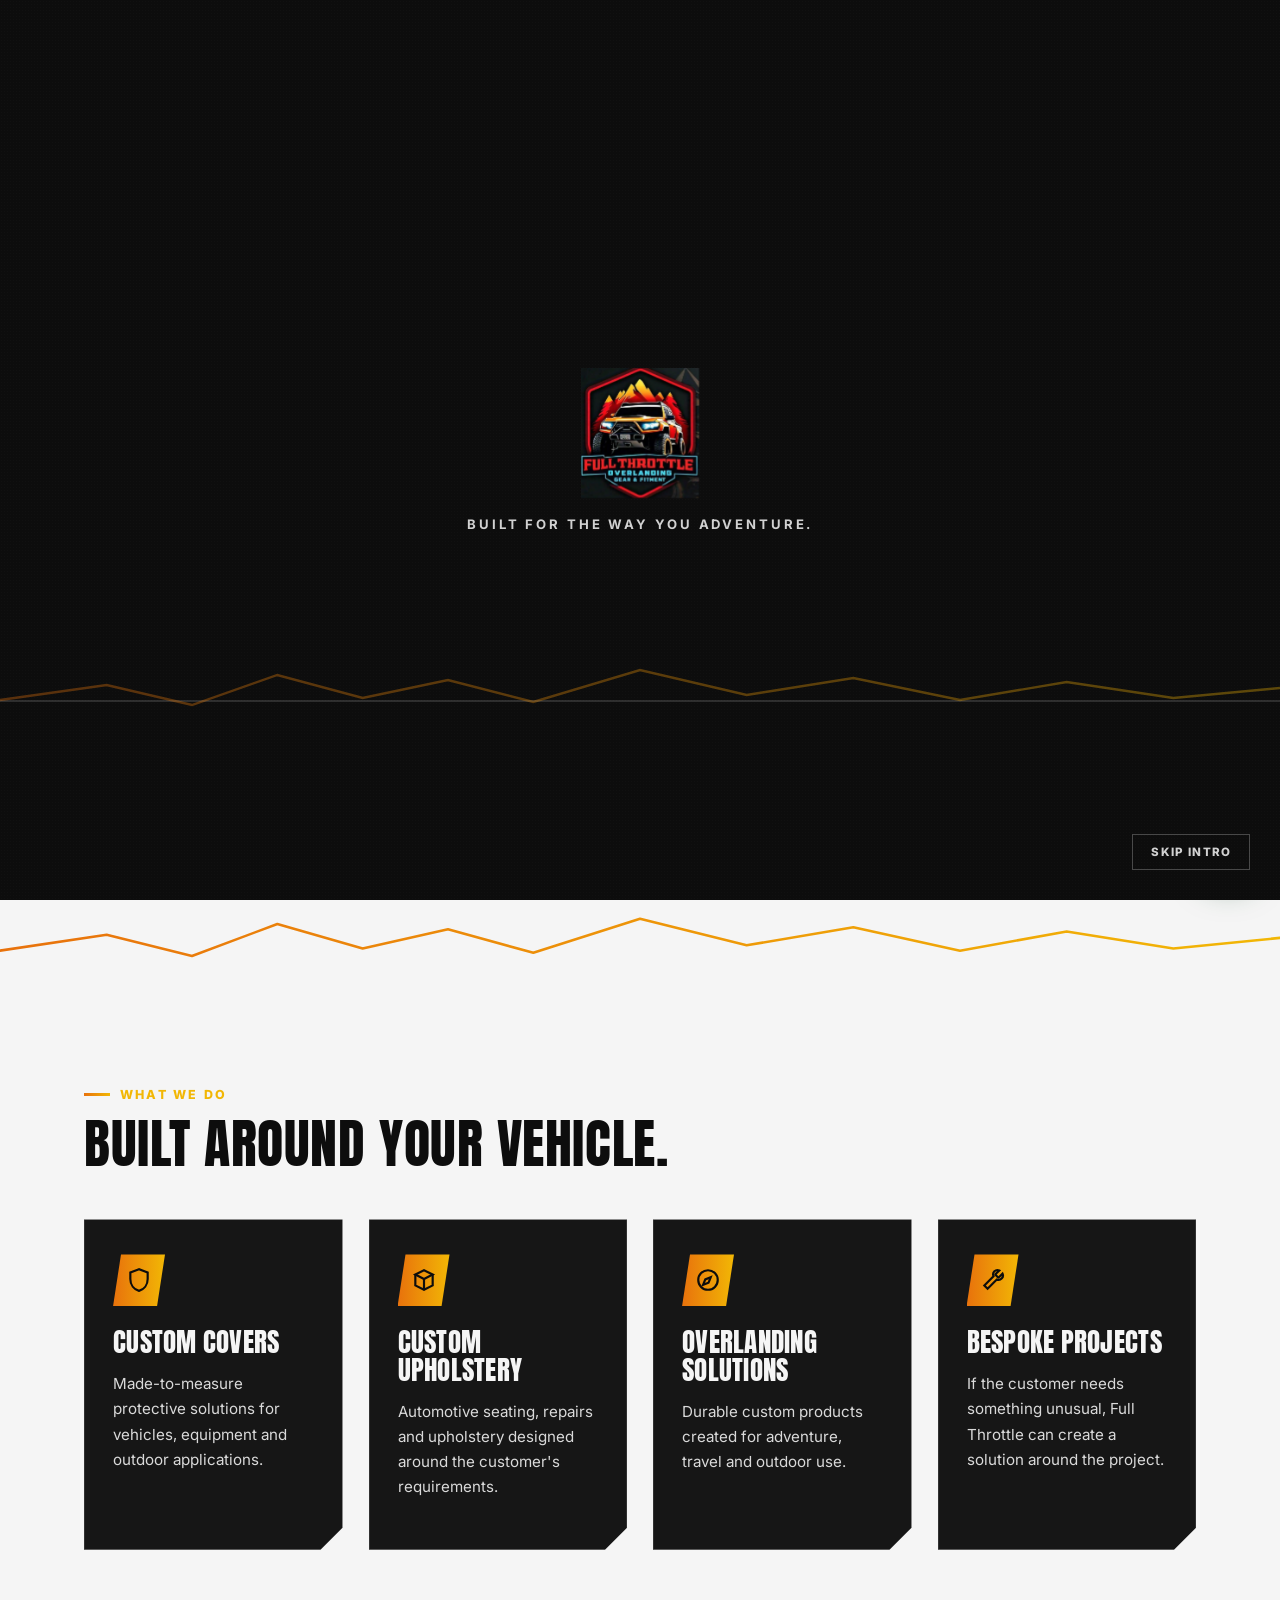
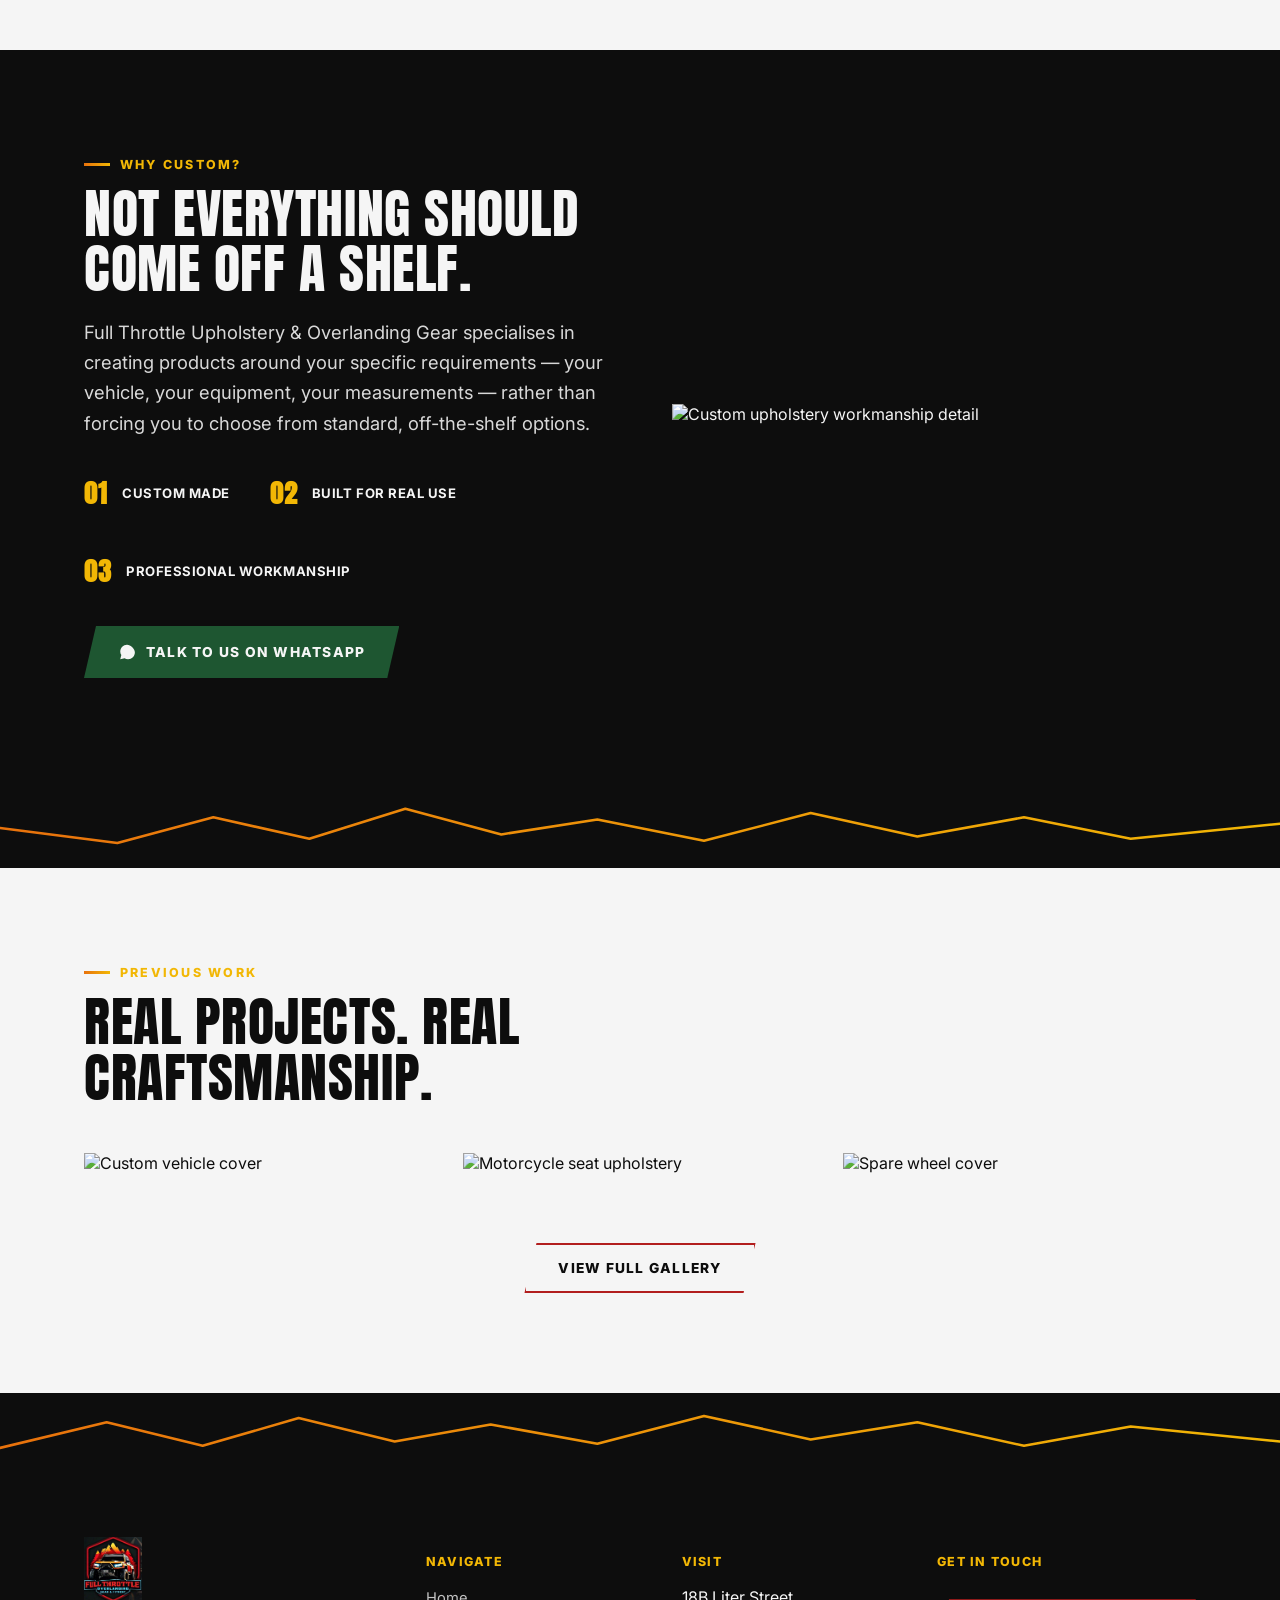
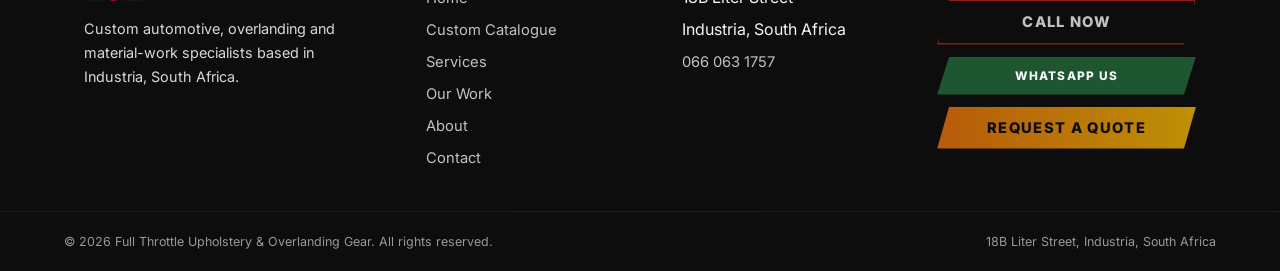
==== commit 8fc9d61d: "Rebrand to Full Throttle Upholstery & Overlanding Gear; rebuild catalogue and services Renames the b" ====
--- a/index.html
+++ b/index.html
@@ -3,8 +3,8 @@
 <head>
 <meta charset="UTF-8">
 <meta name="viewport" content="width=device-width, initial-scale=1.0">
-<title>Full Throttle Overlanding | Custom Automotive &amp; Overlanding Craftsmanship — South Africa</title>
-<meta name="description" content="Custom vehicle covers, upholstery and overlanding material solutions, made around your vehicle and your requirements. Based in Industria, South Africa.">
+<title>Full Throttle Upholstery & Overlanding Gear | Custom Automotive &amp; Overlanding Craftsmanship — South Africa</title>
+<meta name="description" content="Custom vehicle, furniture and motorcycle upholstery, canvas work and overlanding gear, made around your vehicle, your equipment and your requirements. Based in Industria, South Africa.">
 <link rel="icon" type="image/jpeg" href="assets/img/logo.jpg">
 <link rel="stylesheet" href="css/style.css">
 </head>
@@ -43,7 +43,7 @@
     <rect x="198" y="46" width="8" height="6" fill="#B21E1E"/>
   </svg>
   <div class="intro-logo">
-    <img src="assets/img/logo.jpg" alt="Full Throttle Overlanding" class="intro-logo-img">
+    <img src="assets/img/logo.jpg" alt="Full Throttle Upholstery & Overlanding Gear" class="intro-logo-img">
     <div class="intro-tagline">Built for the way you adventure.</div>
   </div>
   <button class="intro-skip" type="button">Skip Intro</button>
@@ -53,7 +53,7 @@
 <header class="site-nav">
   <div class="container nav-inner">
     <a href="index.html" class="nav-logo">
-      <img src="assets/img/logo.jpg" alt="Full Throttle Overlanding" class="nav-logo-img">
+      <img src="assets/img/logo.jpg" alt="Full Throttle Upholstery & Overlanding Gear" class="nav-logo-img">
     </a>
     <nav class="nav-links">
       <a href="index.html" class="active">Home</a>
@@ -68,7 +68,7 @@
         <svg viewBox="0 0 24 24" fill="none" stroke="currentColor" stroke-width="2"><path d="M22 16.9v3a2 2 0 0 1-2.2 2 19.8 19.8 0 0 1-8.6-3.1 19.5 19.5 0 0 1-6-6 19.8 19.8 0 0 1-3.1-8.7A2 2 0 0 1 4.1 2h3a2 2 0 0 1 2 1.7c.1.9.3 1.8.6 2.7a2 2 0 0 1-.4 2.1L8 9.9a16 16 0 0 0 6 6l1.4-1.4a2 2 0 0 1 2.1-.4c.9.3 1.8.5 2.7.6a2 2 0 0 1 1.8 2.2Z"/></svg>
         Call
       </a>
-      <button class="nav-icon-btn whatsapp" type="button" data-wa-message="Hi Full Throttle Overlanding! I'd like to enquire about a custom project.">
+      <button class="nav-icon-btn whatsapp" type="button" data-wa-message="Hi Full Throttle Upholstery & Overlanding Gear! I'd like to enquire about a custom project.">
         <svg viewBox="0 0 32 32" fill="currentColor"><path d="M16 3C9.4 3 4 8.4 4 15c0 2.4.7 4.6 1.9 6.5L4 29l7.7-1.9c1.8 1 3.9 1.6 6.3 1.6 6.6 0 12-5.4 12-12S22.6 3 16 3z"/></svg>
         WhatsApp
       </button>
@@ -80,7 +80,7 @@
 </header>
 
 <div class="mobile-panel">
-  <img src="assets/img/logo.jpg" alt="Full Throttle Overlanding" class="mobile-panel-logo">
+  <img src="assets/img/logo.jpg" alt="Full Throttle Upholstery & Overlanding Gear" class="mobile-panel-logo">
   <button class="mobile-panel-close" type="button" aria-label="Close menu">&times;</button>
   <nav class="nav-links">
     <a href="index.html">Home</a>
@@ -92,7 +92,7 @@
   </nav>
   <div class="mobile-actions">
     <a href="tel:+27660631757" class="btn btn-outline btn-block">Call 066 063 1757</a>
-    <button class="btn btn-whatsapp btn-block" type="button" data-wa-message="Hi Full Throttle Overlanding! I'd like to enquire about a custom project.">WhatsApp Us</button>
+    <button class="btn btn-whatsapp btn-block" type="button" data-wa-message="Hi Full Throttle Upholstery & Overlanding Gear! I'd like to enquire about a custom project.">WhatsApp Us</button>
   </div>
 </div>
 
@@ -107,7 +107,7 @@
     <h1>MADE FOR<br><em>YOUR ADVENTURE.</em></h1>
     <p class="lead">Custom automotive, overlanding and material solutions made around your vehicle, your equipment and your requirements.</p>
     <div class="hero-ctas">
-      <button class="btn btn-primary" type="button" data-wa-message="Hi Full Throttle Overlanding! I'd like to get a custom quote.">Get a Custom Quote</button>
+      <button class="btn btn-primary" type="button" data-wa-message="Hi Full Throttle Upholstery & Overlanding Gear! I'd like to get a custom quote.">Get a Custom Quote</button>
       <a href="work.html" class="btn btn-outline">View Our Work</a>
     </div>
   </div>
@@ -167,14 +167,14 @@
       <div class="reveal">
         <span class="eyebrow">Why Custom?</span>
         <h2 style="color:var(--white);">Not Everything Should Come Off A Shelf.</h2>
-        <p class="lead" style="color:var(--white); margin-top:20px;">Full Throttle Overlanding specialises in creating products around your specific requirements — your vehicle, your equipment, your measurements — rather than forcing you to choose from standard, off-the-shelf options.</p>
+        <p class="lead" style="color:var(--white); margin-top:20px;">Full Throttle Upholstery & Overlanding Gear specialises in creating products around your specific requirements — your vehicle, your equipment, your measurements — rather than forcing you to choose from standard, off-the-shelf options.</p>
         <div class="trust-row">
           <div class="trust-item"><span class="num">01</span><span>Custom Made</span></div>
           <div class="trust-item"><span class="num">02</span><span>Built For Real Use</span></div>
           <div class="trust-item"><span class="num">03</span><span>Professional Workmanship</span></div>
         </div>
         <div style="margin-top:36px;">
-          <button class="btn btn-whatsapp" type="button" data-wa-message="Hi Full Throttle Overlanding! I'd like to discuss a custom project.">
+          <button class="btn btn-whatsapp" type="button" data-wa-message="Hi Full Throttle Upholstery & Overlanding Gear! I'd like to discuss a custom project.">
             <svg viewBox="0 0 32 32" fill="currentColor"><path d="M16 3C9.4 3 4 8.4 4 15c0 2.4.7 4.6 1.9 6.5L4 29l7.7-1.9c1.8 1 3.9 1.6 6.3 1.6 6.6 0 12-5.4 12-12S22.6 3 16 3z"/></svg>
             Talk To Us On WhatsApp
           </button>
@@ -220,7 +220,7 @@
   </div>
   <div class="container footer-inner">
     <div class="footer-brand">
-      <img src="assets/img/logo.jpg" alt="Full Throttle Overlanding" class="footer-logo-img">
+      <img src="assets/img/logo.jpg" alt="Full Throttle Upholstery & Overlanding Gear" class="footer-logo-img">
       <p>Custom automotive, overlanding and material-work specialists based in Industria, South Africa.</p>
     </div>
     <div class="footer-col">
@@ -245,17 +245,17 @@
     <div class="footer-col footer-cta">
       <h4>Get In Touch</h4>
       <a href="tel:+27660631757" class="btn btn-outline btn-sm">Call Now</a>
-      <button class="btn btn-whatsapp btn-sm" type="button" data-wa-message="Hi Full Throttle Overlanding! I'd like to enquire about a custom project.">WhatsApp Us</button>
+      <button class="btn btn-whatsapp btn-sm" type="button" data-wa-message="Hi Full Throttle Upholstery & Overlanding Gear! I'd like to enquire about a custom project.">WhatsApp Us</button>
       <a href="contact.html" class="btn btn-primary btn-sm">Request A Quote</a>
     </div>
   </div>
   <div class="footer-bottom">
-    <span>&copy; 2026 Full Throttle Overlanding. All rights reserved.</span>
+    <span>&copy; 2026 Full Throttle Upholstery & Overlanding Gear. All rights reserved.</span>
     <span>18B Liter Street, Industria, South Africa</span>
   </div>
 </footer>
 
-<button class="fab-whatsapp" type="button" data-wa-message="Hi Full Throttle Overlanding! I'd like to enquire about a custom project." aria-label="WhatsApp Full Throttle Overlanding">
+<button class="fab-whatsapp" type="button" data-wa-message="Hi Full Throttle Upholstery & Overlanding Gear! I'd like to enquire about a custom project." aria-label="WhatsApp Full Throttle Upholstery & Overlanding Gear">
   <svg viewBox="0 0 32 32" fill="currentColor"><path d="M16 3C9.4 3 4 8.4 4 15c0 2.4.7 4.6 1.9 6.5L4 29l7.7-1.9c1.8 1 3.9 1.6 6.3 1.6 6.6 0 12-5.4 12-12S22.6 3 16 3zm6.9 17.1c-.3.8-1.7 1.6-2.3 1.6-.6.1-1.3.1-2.1-.1-.5-.2-1.1-.4-1.9-.7-3.3-1.4-5.5-4.7-5.6-4.9-.2-.2-1.3-1.8-1.3-3.4s.8-2.4 1.1-2.8c.3-.3.7-.4.9-.4h.6c.2 0 .5 0 .7.6.3.7.9 2.4 1 2.6.1.2.2.4 0 .6-.1.2-.2.4-.4.6-.2.2-.4.5-.6.6-.2.2-.4.4-.2.8.2.4 1 1.6 2.1 2.6 1.4 1.3 2.6 1.7 3 1.9.4.2.6.2.8-.1.2-.3.9-1.1 1.2-1.4.3-.3.5-.3.8-.2.3.1 2 1 2.4 1.1.4.2.6.3.7.4.1.3.1.9-.2 1.7z"/></svg>
 </button>
 
--- a/css/style.css
+++ b/css/style.css
@@ -355,6 +355,12 @@
 .card-light h3{ color:var(--black); }
 .card-light p{ color:var(--black); opacity:0.7; }
 
+.card-list{ list-style:none; margin:14px 0 0; padding:0; }
+.card-list li{ position:relative; padding-left:18px; margin-bottom:10px; font-size:0.9rem; line-height:1.4; }
+.card-list li::before{ content:""; position:absolute; left:0; top:0.6em; width:8px; height:2px; background:var(--gradient-gold); }
+.card .card-list li{ color:var(--white); opacity:0.85; }
+.card-light .card-list li{ color:var(--black); opacity:0.72; }
+
 /* Trust points */
 .trust-row{ display:flex; gap:40px; flex-wrap:wrap; margin-top:36px; }
 .trust-item{ display:flex; align-items:center; gap:14px; }
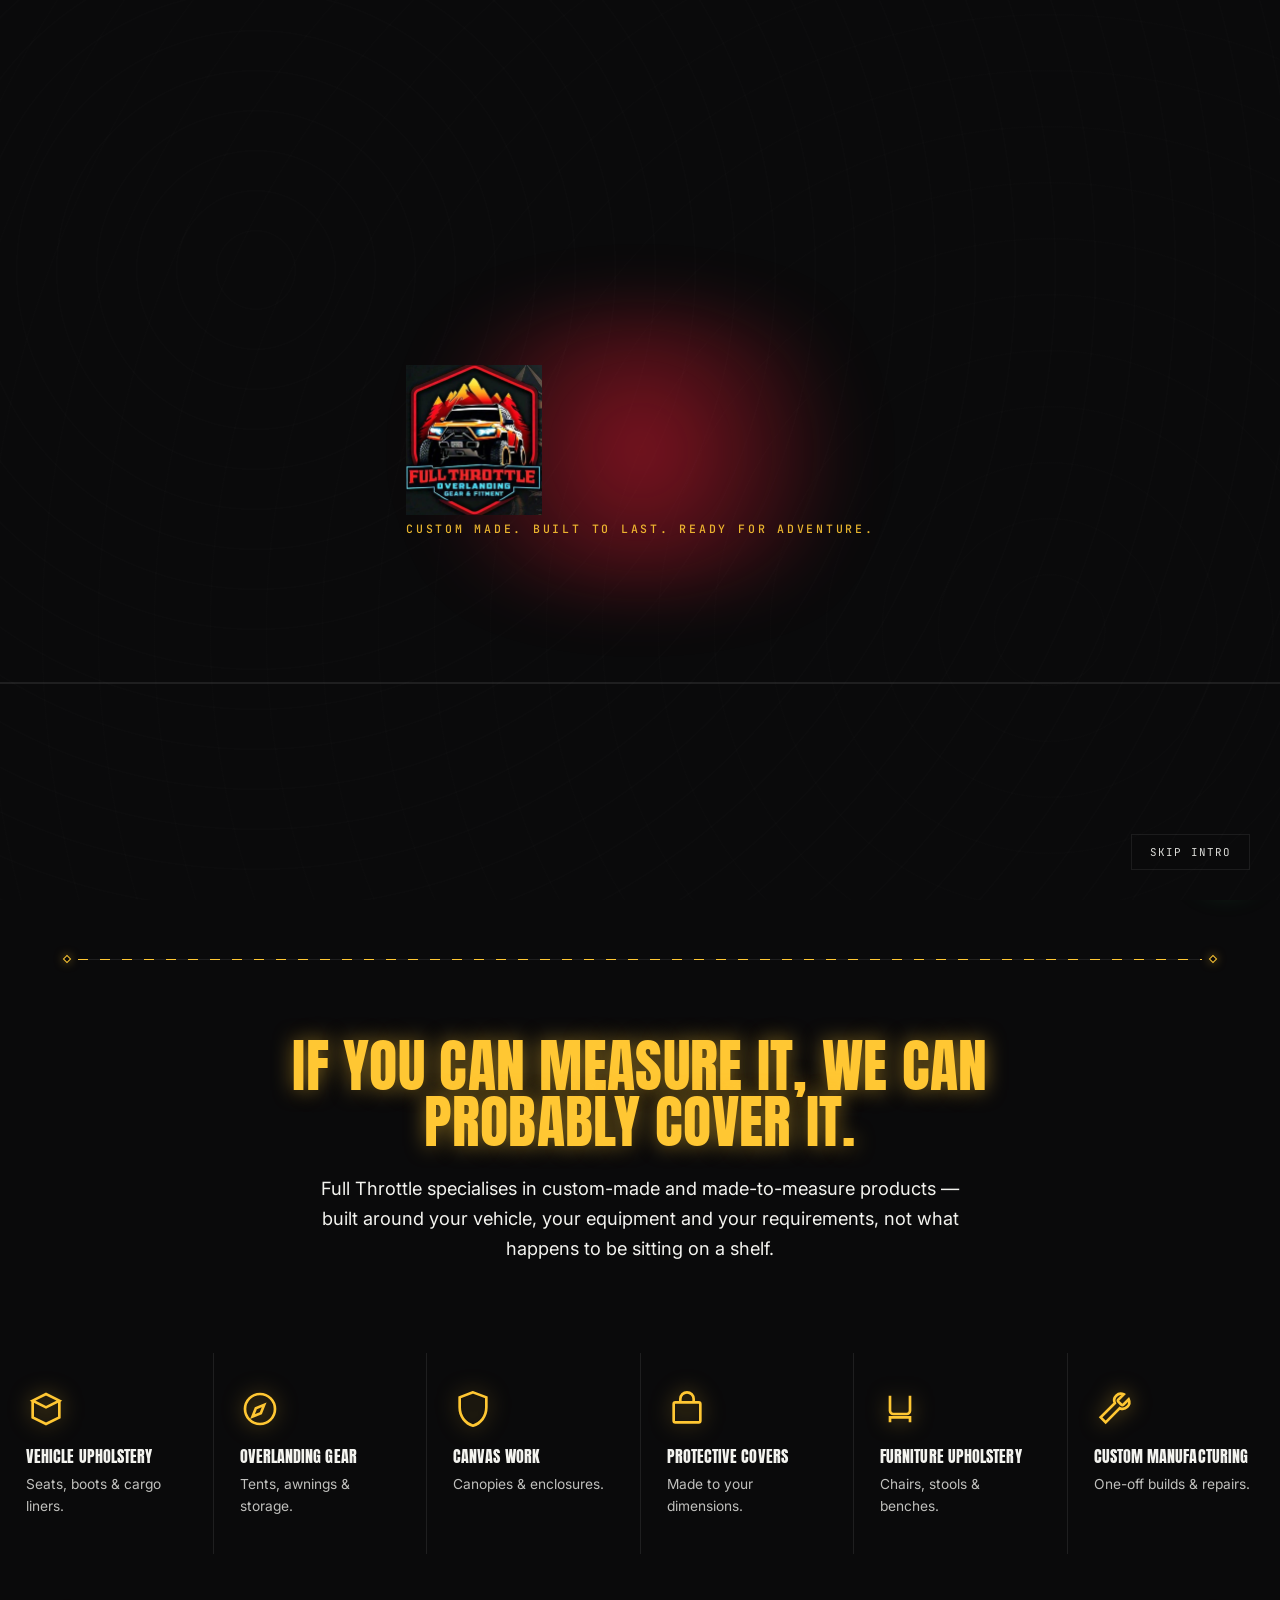
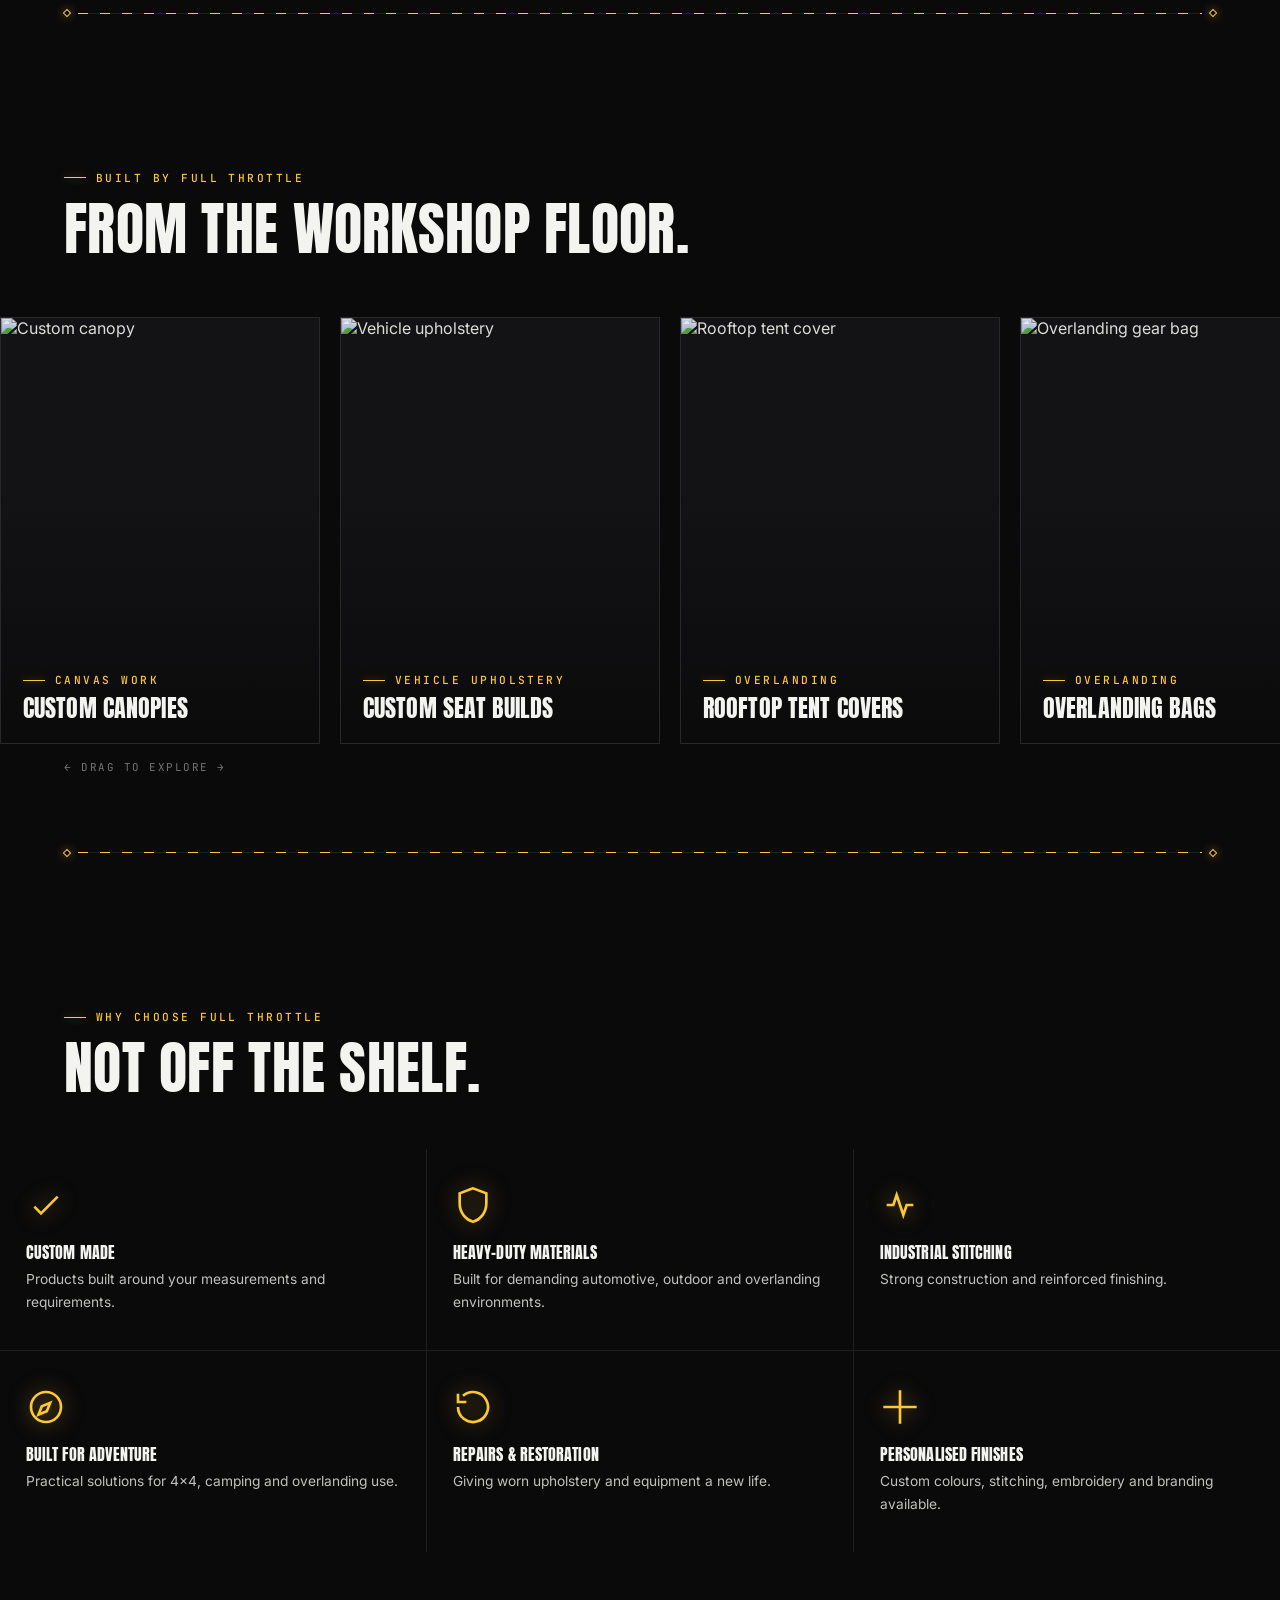
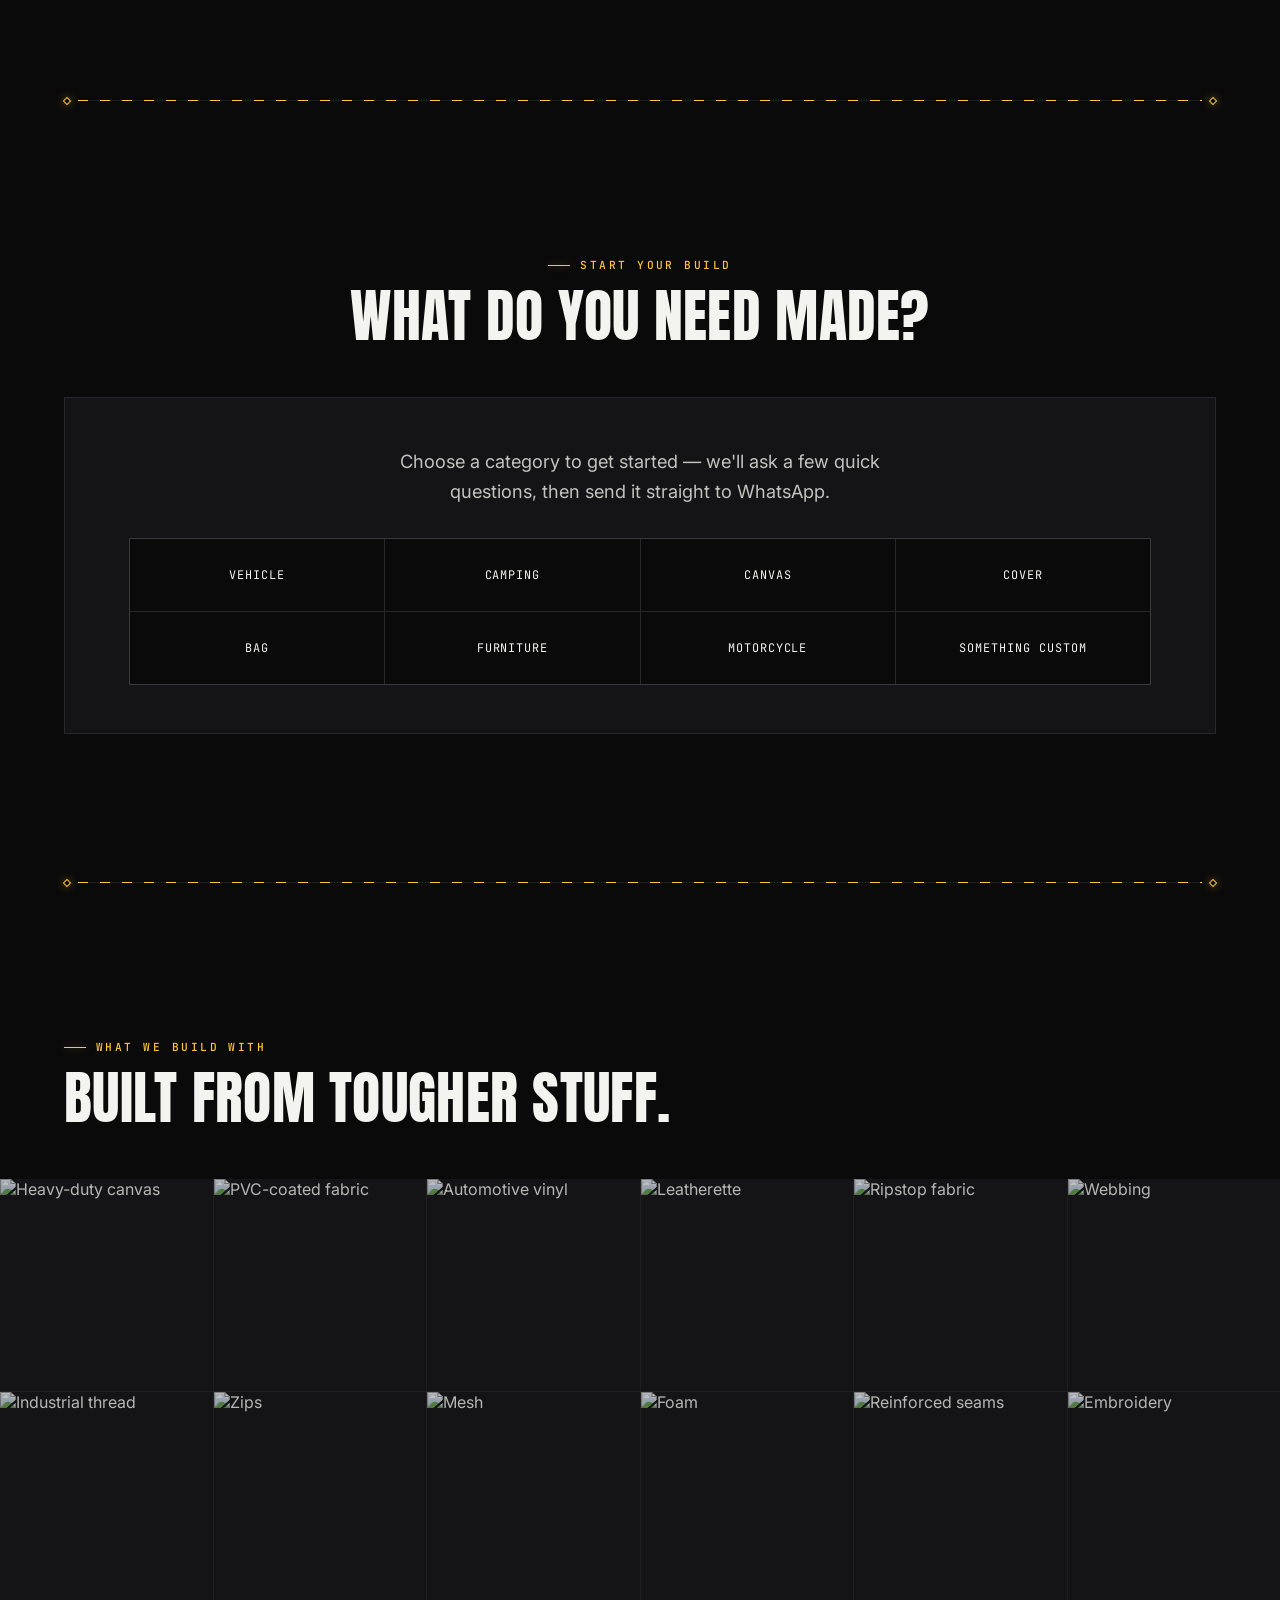
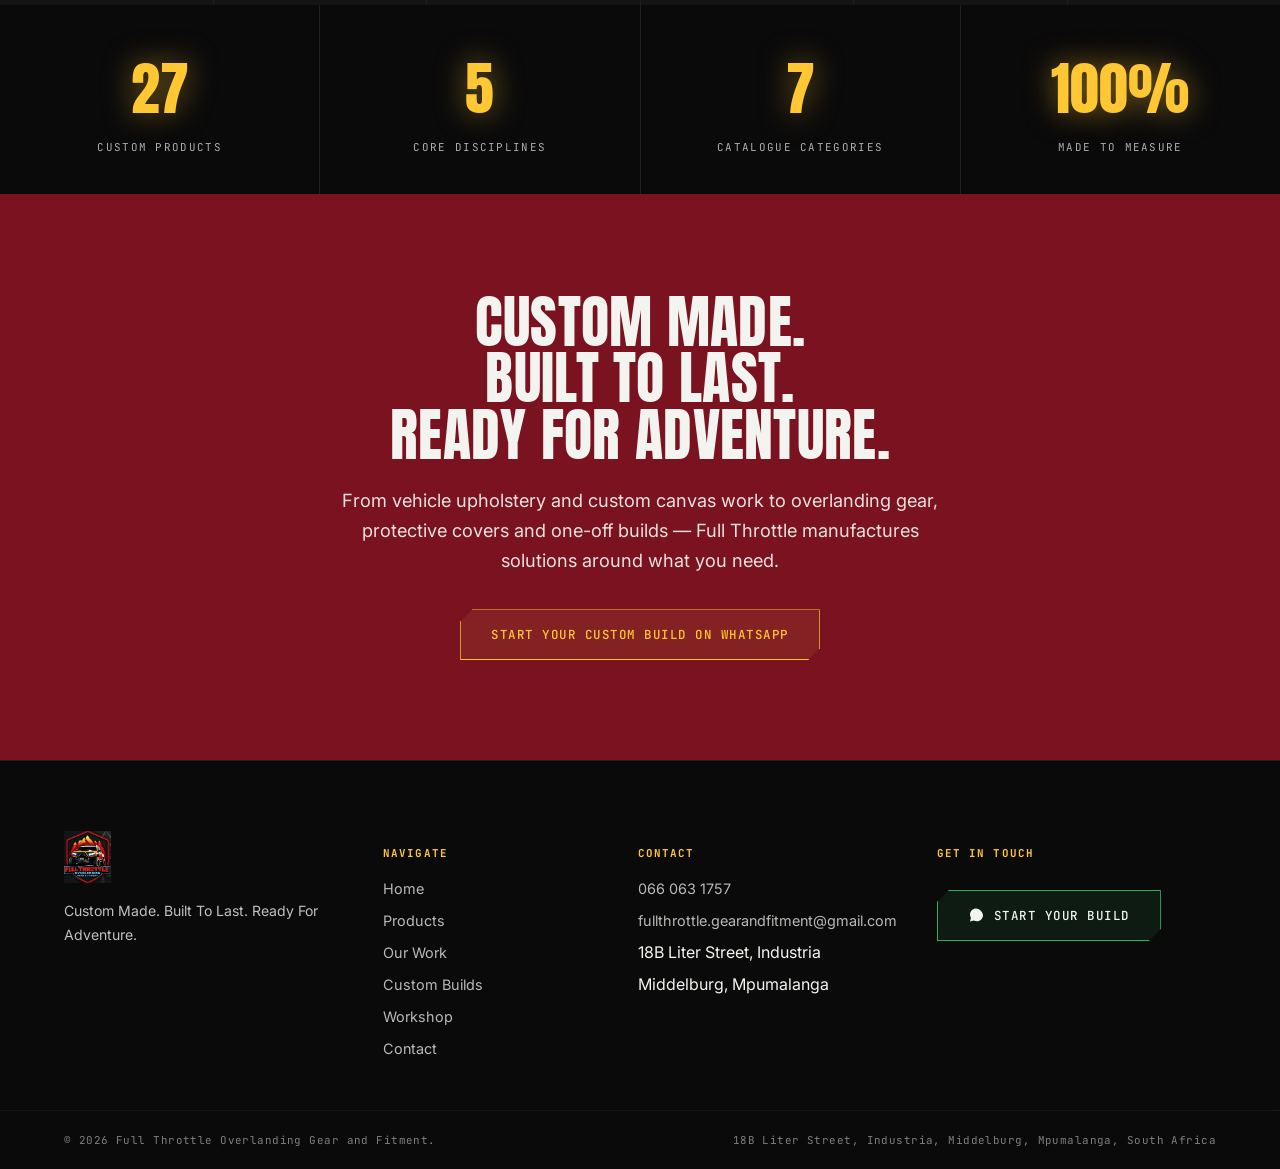
==== commit f2e272c3: "Complete ground-up rebuild: new industrial/glow design system Full demolition and rebuild per the br" ====
--- a/index.html
+++ b/index.html
@@ -3,259 +3,352 @@
 <head>
 <meta charset="UTF-8">
 <meta name="viewport" content="width=device-width, initial-scale=1.0">
-<title>Full Throttle Upholstery & Overlanding Gear | Custom Automotive &amp; Overlanding Craftsmanship — South Africa</title>
-<meta name="description" content="Custom vehicle, furniture and motorcycle upholstery, canvas work and overlanding gear, made around your vehicle, your equipment and your requirements. Based in Industria, South Africa.">
+<title>Full Throttle | Custom Upholstery, Overlanding Gear &amp; Canvas Work — Middelburg</title>
+<meta name="description" content="Full Throttle Overlanding Gear &amp; Fitment is a custom manufacturing workshop in Industria, Middelburg — vehicle upholstery, overlanding gear, canvas work, protective covers and furniture upholstery, made to your measurements.">
+<meta property="og:title" content="Full Throttle — Custom Made. Built To Last. Ready For Adventure.">
+<meta property="og:description" content="Custom upholstery, overlanding gear, canvas work and protective covers, manufactured around your requirements in Industria, Middelburg.">
+<meta property="og:type" content="website">
+<meta property="og:image" content="assets/img/logo.jpg">
 <link rel="icon" type="image/jpeg" href="assets/img/logo.jpg">
 <link rel="stylesheet" href="css/style.css">
+<script type="application/ld+json">
+{"@context":"https://schema.org","@type":"LocalBusiness","name":"Full Throttle Overlanding Gear and Fitment","image":"assets/img/logo.jpg","telephone":"+27660631757","email":"fullthrottle.gearandfitment@gmail.com","address":{"@type":"PostalAddress","streetAddress":"18B Liter Street, Industria","addressLocality":"Middelburg","addressRegion":"Mpumalanga","addressCountry":"ZA"}}
+</script>
 </head>
 <body>
 
-<svg width="0" height="0" style="position:absolute" aria-hidden="true">
-  <defs>
-    <linearGradient id="ridgeGradient" x1="0" y1="0" x2="1" y2="0">
-      <stop offset="0" stop-color="#E8720C"/>
-      <stop offset="1" stop-color="#F2B705"/>
-    </linearGradient>
-  </defs>
-</svg>
-
-<!-- ============== INTRO ANIMATION ============== -->
+<div class="scroll-progress"></div>
+
+<!-- ============== INTRO ============== -->
 <div id="intro">
-  <div class="intro-noise"></div>
+  <div class="intro-topo topo"></div>
   <div class="intro-road"></div>
-  <svg class="intro-ridge" viewBox="0 0 1200 60" preserveAspectRatio="none" width="100%" height="60">
-    <path d="M0,40 L100,25 L180,45 L260,15 L340,38 L420,20 L500,42 L600,10 L700,35 L800,18 L900,40 L1000,22 L1100,38 L1200,28" fill="none" stroke="url(#ridgeGradient)" stroke-width="2.4"/>
-  </svg>
-  <svg class="intro-dust" viewBox="0 0 340 70" width="340" height="70" aria-hidden="true">
-    <ellipse cx="60" cy="55" rx="55" ry="14" fill="rgba(245,245,245,0.35)"/>
-    <ellipse cx="120" cy="58" rx="70" ry="10" fill="rgba(245,245,245,0.2)"/>
+  <div class="intro-tracks">
+    <svg width="300" height="4" viewBox="0 0 300 4"><line x1="0" y1="1" x2="300" y2="1" stroke="#C98A00" stroke-width="1" stroke-dasharray="6 10"/><line x1="0" y1="3" x2="300" y2="3" stroke="#C98A00" stroke-width="1" stroke-dasharray="6 10"/></svg>
+  </div>
+  <svg class="intro-dust" viewBox="0 0 360 80" width="360" height="80" aria-hidden="true">
+    <ellipse cx="60" cy="60" rx="58" ry="15" fill="rgba(243,243,239,0.3)"/>
+    <ellipse cx="130" cy="64" rx="74" ry="11" fill="rgba(243,243,239,0.18)"/>
   </svg>
   <svg class="intro-vehicle" viewBox="0 0 220 90" width="220" height="90" aria-hidden="true">
-    <ellipse cx="55" cy="76" rx="52" ry="6" fill="rgba(0,0,0,0.4)"/>
-    <path d="M12,64 L20,40 L48,26 L96,26 L114,40 L200,42 L206,52 L206,64 L188,64 L182,54 L138,54 L132,64 L64,64 L58,54 L26,54 L20,64 Z" fill="#141414" stroke="#F2B705" stroke-width="1.4"/>
-    <path d="M48,26 L58,40 L96,40 L96,26 Z" fill="#0D0D0D"/>
-    <path d="M100,26 L114,40 L150,40 L138,28 Z" fill="#0D0D0D"/>
-    <rect x="150" y="30" width="46" height="12" rx="2" fill="#1c1c1c"/>
-    <circle cx="58" cy="66" r="15" fill="#0D0D0D" stroke="#E8720C" stroke-width="2"/>
-    <circle cx="58" cy="66" r="6" fill="#2a2a2a"/>
-    <circle cx="168" cy="66" r="15" fill="#0D0D0D" stroke="#E8720C" stroke-width="2"/>
-    <circle cx="168" cy="66" r="6" fill="#2a2a2a"/>
-    <rect x="198" y="46" width="8" height="6" fill="#B21E1E"/>
+    <ellipse cx="55" cy="76" rx="52" ry="6" fill="rgba(0,0,0,0.5)"/>
+    <path d="M12,64 L20,40 L48,26 L96,26 L114,40 L200,42 L206,52 L206,64 L188,64 L182,54 L138,54 L132,64 L64,64 L58,54 L26,54 L20,64 Z" fill="#0F0F10" stroke="#E31C33" stroke-width="1.4"/>
+    <path d="M48,26 L58,40 L96,40 L96,26 Z" fill="#0A0A0B"/>
+    <path d="M100,26 L114,40 L150,40 L138,28 Z" fill="#0A0A0B"/>
+    <rect x="150" y="30" width="46" height="12" rx="2" fill="#1B1C1F"/>
+    <circle cx="58" cy="66" r="15" fill="#0A0A0B" stroke="#2FAE5C" stroke-width="2"/>
+    <circle cx="58" cy="66" r="6" fill="#232529"/>
+    <circle cx="168" cy="66" r="15" fill="#0A0A0B" stroke="#2FAE5C" stroke-width="2"/>
+    <circle cx="168" cy="66" r="6" fill="#232529"/>
+    <circle cx="14" cy="52" r="4" fill="#FFC733"/>
+    <rect x="198" y="46" width="8" height="6" fill="#E31C33"/>
   </svg>
   <div class="intro-logo">
-    <img src="assets/img/logo.jpg" alt="Full Throttle Upholstery & Overlanding Gear" class="intro-logo-img">
-    <div class="intro-tagline">Built for the way you adventure.</div>
+    <div class="intro-logo-glow"></div>
+    <img src="assets/img/logo.jpg" alt="Full Throttle Overlanding Gear and Fitment">
+    <div class="intro-tagline">Custom Made. Built To Last. Ready For Adventure.</div>
   </div>
   <button class="intro-skip" type="button">Skip Intro</button>
 </div>
 
 <!-- ============== NAV ============== -->
-<header class="site-nav">
-  <div class="container nav-inner">
-    <a href="index.html" class="nav-logo">
-      <img src="assets/img/logo.jpg" alt="Full Throttle Upholstery & Overlanding Gear" class="nav-logo-img">
-    </a>
+<header class="topnav">
+  <div class="container nav-row">
+    <a href="index.html" class="nav-logo"><img src="assets/img/logo.jpg" alt="Full Throttle Overlanding Gear and Fitment"></a>
     <nav class="nav-links">
       <a href="index.html" class="active">Home</a>
-      <a href="catalogue.html">Custom Catalogue</a>
-      <a href="services.html">Services</a>
+      <a href="products.html">Products</a>
       <a href="work.html">Our Work</a>
-      <a href="about.html">About</a>
+      <a href="builds.html">Custom Builds</a>
+      <a href="about.html">Workshop</a>
       <a href="contact.html">Contact</a>
     </nav>
     <div class="nav-actions">
-      <a href="tel:+27660631757" class="nav-icon-btn call-text">
+      <a href="tel:+27660631757" class="nav-call">
         <svg viewBox="0 0 24 24" fill="none" stroke="currentColor" stroke-width="2"><path d="M22 16.9v3a2 2 0 0 1-2.2 2 19.8 19.8 0 0 1-8.6-3.1 19.5 19.5 0 0 1-6-6 19.8 19.8 0 0 1-3.1-8.7A2 2 0 0 1 4.1 2h3a2 2 0 0 1 2 1.7c.1.9.3 1.8.6 2.7a2 2 0 0 1-.4 2.1L8 9.9a16 16 0 0 0 6 6l1.4-1.4a2 2 0 0 1 2.1-.4c.9.3 1.8.5 2.7.6a2 2 0 0 1 1.8 2.2Z"/></svg>
-        Call
+        066 063 1757
       </a>
-      <button class="nav-icon-btn whatsapp" type="button" data-wa-message="Hi Full Throttle Upholstery & Overlanding Gear! I'd like to enquire about a custom project.">
-        <svg viewBox="0 0 32 32" fill="currentColor"><path d="M16 3C9.4 3 4 8.4 4 15c0 2.4.7 4.6 1.9 6.5L4 29l7.7-1.9c1.8 1 3.9 1.6 6.3 1.6 6.6 0 12-5.4 12-12S22.6 3 16 3z"/></svg>
-        WhatsApp
-      </button>
-      <button class="nav-burger" type="button" aria-label="Open menu">
-        <span></span><span></span><span></span>
-      </button>
+      <button class="btn btn-red btn-sm" type="button" data-wa-message="Hi Full Throttle, I'd like to get a quote for a custom project.">Get A Quote</button>
+      <button class="burger" type="button" aria-label="Open menu"><span></span><span></span><span></span></button>
     </div>
   </div>
 </header>
 
-<div class="mobile-panel">
-  <img src="assets/img/logo.jpg" alt="Full Throttle Upholstery & Overlanding Gear" class="mobile-panel-logo">
-  <button class="mobile-panel-close" type="button" aria-label="Close menu">&times;</button>
+<div class="mobile-menu">
+  <button class="mobile-menu-close" type="button" aria-label="Close menu">&times;</button>
+  <img src="assets/img/logo.jpg" alt="Full Throttle" class="mobile-menu-logo">
   <nav class="nav-links">
     <a href="index.html">Home</a>
-    <a href="catalogue.html">Custom Catalogue</a>
-    <a href="services.html">Services</a>
+    <a href="products.html">Products</a>
     <a href="work.html">Our Work</a>
-    <a href="about.html">About</a>
+    <a href="builds.html">Custom Builds</a>
+    <a href="about.html">Workshop</a>
     <a href="contact.html">Contact</a>
   </nav>
-  <div class="mobile-actions">
-    <a href="tel:+27660631757" class="btn btn-outline btn-block">Call 066 063 1757</a>
-    <button class="btn btn-whatsapp btn-block" type="button" data-wa-message="Hi Full Throttle Upholstery & Overlanding Gear! I'd like to enquire about a custom project.">WhatsApp Us</button>
+  <div class="mobile-menu-actions">
+    <a href="tel:+27660631757" class="btn btn-ghost btn-block">Call 066 063 1757</a>
+    <button class="btn btn-green btn-block" type="button" data-wa-message="Hi Full Throttle, I'd like to get a quote for a custom project.">WhatsApp Us</button>
   </div>
 </div>
 
 <!-- ============== HERO ============== -->
-<section class="hero">
-  <div class="hero-media">
-    <img src="https://images.unsplash.com/photo-1533473359331-0135ef1b58bf?q=80&w=1920&auto=format&fit=crop" alt="Custom-built 4x4 overlanding vehicle fitted with rugged canvas work">
-  </div>
-  <div class="hero-overlay"></div>
-  <div class="hero-content">
-    <span class="hero-tag">Custom Automotive &amp; Overlanding Craftsmanship</span>
-    <h1>MADE FOR<br><em>YOUR ADVENTURE.</em></h1>
-    <p class="lead">Custom automotive, overlanding and material solutions made around your vehicle, your equipment and your requirements.</p>
-    <div class="hero-ctas">
-      <button class="btn btn-primary" type="button" data-wa-message="Hi Full Throttle Upholstery & Overlanding Gear! I'd like to get a custom quote.">Get a Custom Quote</button>
-      <a href="work.html" class="btn btn-outline">View Our Work</a>
-    </div>
-  </div>
-  <div class="hero-scroll">Scroll</div>
-</section>
-
-<div class="ridge-wrap on-light">
-  <svg class="ridge" viewBox="0 0 1200 60" preserveAspectRatio="none">
-    <path d="M0,40 L100,25 L180,45 L260,15 L340,38 L420,20 L500,42 L600,10 L700,35 L800,18 L900,40 L1000,22 L1100,38 L1200,28"/>
-  </svg>
-</div>
-
-<!-- ============== WHAT WE DO ============== -->
-<section class="section-light">
-  <div class="container" style="padding-top:100px; padding-bottom:100px;">
+<section class="stage">
+  <div class="stage-media"><img src="https://images.unsplash.com/photo-1533473359331-0135ef1b58bf?q=80&w=1920&auto=format&fit=crop" alt="Custom-built overlanding vehicle fitted with rugged canvas work"></div>
+  <div class="stage-overlay"></div>
+  <div class="stage-glow red"></div>
+  <div class="stage-glow green"></div>
+  <div class="stage-content">
+    <span class="tag">Custom Manufacturing Workshop</span>
+    <h1 style="margin-top:20px;">BUILT TO HANDLE MORE.<span class="line2">MADE TO FIT YOUR ADVENTURE.</span></h1>
+    <p class="lead">Custom upholstery, overlanding gear, canvas work &amp; protective covers — made around your requirements.</p>
+    <div class="stage-ctas">
+      <button class="btn btn-red" type="button" data-wa-message="Hi Full Throttle, I'd like to get a quote for a custom project.">
+        <svg viewBox="0 0 32 32" fill="currentColor"><path d="M16 3C9.4 3 4 8.4 4 15c0 2.4.7 4.6 1.9 6.5L4 29l7.7-1.9c1.8 1 3.9 1.6 6.3 1.6 6.6 0 12-5.4 12-12S22.6 3 16 3z"/></svg>
+        Get A WhatsApp Quote
+      </button>
+      <a href="work.html" class="btn btn-ghost">View Our Work <span class="arrow">→</span></a>
+      <a href="products.html" class="stage-explore">Explore Products</a>
+    </div>
+  </div>
+  <div class="stage-scroll">Scroll</div>
+</section>
+
+<div class="stitch-wrap"><div class="stitch"><span class="stitch-mark"></span><span class="stitch-line"></span><span class="stitch-mark"></span></div></div>
+
+<!-- ============== MEASURE IT STATEMENT ============== -->
+<section>
+  <div class="container" style="padding:20px 0 90px; text-align:center;">
+    <h2 class="reveal glow-yellow" style="max-width:900px; margin:0 auto;">If You Can Measure It, We Can Probably Cover It.</h2>
+    <p class="lead reveal reveal-d1" style="margin:22px auto 0; max-width:640px; text-align:center;">Full Throttle specialises in custom-made and made-to-measure products — built around your vehicle, your equipment and your requirements, not what happens to be sitting on a shelf.</p>
+  </div>
+</section>
+
+<!-- ============== DISCIPLINES ============== -->
+<section>
+  <div class="grid grid-6 reveal">
+    <a href="products.html?cat=vehicles" class="tile" data-cursor="Explore">
+      <div class="tile-icon"><svg viewBox="0 0 24 24" fill="none" stroke="currentColor" stroke-width="1.6"><path d="M20 7 12 3 4 7l8 4 8-4Z"/><path d="M4 7v10l8 4 8-4V7"/></svg></div>
+      <h3>Vehicle Upholstery</h3><p>Seats, boots &amp; cargo liners.</p>
+    </a>
+    <a href="products.html?cat=overlanding" class="tile" data-cursor="Explore">
+      <div class="tile-icon"><svg viewBox="0 0 24 24" fill="none" stroke="currentColor" stroke-width="1.6"><circle cx="12" cy="12" r="9"/><path d="m14.5 9.5-2 5-5 2 2-5 5-2Z"/></svg></div>
+      <h3>Overlanding Gear</h3><p>Tents, awnings &amp; storage.</p>
+    </a>
+    <a href="products.html?cat=canvas" class="tile" data-cursor="Explore">
+      <div class="tile-icon"><svg viewBox="0 0 24 24" fill="none" stroke="currentColor" stroke-width="1.6"><path d="M12 2 4 5v6c0 5.5 3.4 9.7 8 11 4.6-1.3 8-5.5 8-11V5l-8-3Z"/></svg></div>
+      <h3>Canvas Work</h3><p>Canopies &amp; enclosures.</p>
+    </a>
+    <a href="products.html?cat=covers" class="tile" data-cursor="Explore">
+      <div class="tile-icon"><svg viewBox="0 0 24 24" fill="none" stroke="currentColor" stroke-width="1.6"><rect x="4" y="8" width="16" height="12" rx="1"/><path d="M8 8V6a4 4 0 0 1 8 0v2"/></svg></div>
+      <h3>Protective Covers</h3><p>Made to your dimensions.</p>
+    </a>
+    <a href="products.html?cat=furniture" class="tile" data-cursor="Explore">
+      <div class="tile-icon"><svg viewBox="0 0 24 24" fill="none" stroke="currentColor" stroke-width="1.6"><path d="M6 4v9a2 2 0 0 0 2 2h8a2 2 0 0 0 2-2V4"/><path d="M6 20v-3h12v3"/></svg></div>
+      <h3>Furniture Upholstery</h3><p>Chairs, stools &amp; benches.</p>
+    </a>
+    <a href="products.html?cat=custom" class="tile" data-cursor="Explore">
+      <div class="tile-icon"><svg viewBox="0 0 24 24" fill="none" stroke="currentColor" stroke-width="1.6"><path d="M14.7 6.3a1 1 0 0 0 0 1.4l1.6 1.6a1 1 0 0 0 1.4 0l3.1-3.1a4 4 0 0 1-5.3 5.3L7 20l-3-3 8.5-8.5a4 4 0 0 1 5.3-5.3l-3.1 3.1Z"/></svg></div>
+      <h3>Custom Manufacturing</h3><p>One-off builds &amp; repairs.</p>
+    </a>
+  </div>
+</section>
+
+<div class="stitch-wrap"><div class="stitch"><span class="stitch-mark"></span><span class="stitch-line"></span><span class="stitch-mark"></span></div></div>
+
+<!-- ============== BUILT BY FULL THROTTLE ============== -->
+<section style="padding:90px 0 20px;">
+  <div class="container" style="padding-bottom:0;">
     <div class="section-head reveal">
-      <span class="eyebrow">What We Do</span>
-      <h2>Built Around Your Vehicle.</h2>
-    </div>
-    <div class="grid grid-4">
-      <div class="card reveal reveal-delay-1">
-        <div class="card-icon">
-          <svg viewBox="0 0 24 24" fill="none" stroke="currentColor" stroke-width="2"><path d="M12 2 4 5v6c0 5.5 3.4 9.7 8 11 4.6-1.3 8-5.5 8-11V5l-8-3Z"/></svg>
-        </div>
-        <h3>Custom Covers</h3>
-        <p>Made-to-measure protective solutions for vehicles, equipment and outdoor applications.</p>
-      </div>
-      <div class="card reveal reveal-delay-2">
-        <div class="card-icon">
-          <svg viewBox="0 0 24 24" fill="none" stroke="currentColor" stroke-width="2"><path d="M20 7 12 3 4 7l8 4 8-4Z"/><path d="M4 7v10l8 4 8-4V7"/><path d="M12 11v10"/></svg>
-        </div>
-        <h3>Custom Upholstery</h3>
-        <p>Automotive seating, repairs and upholstery designed around the customer's requirements.</p>
-      </div>
-      <div class="card reveal reveal-delay-3">
-        <div class="card-icon">
-          <svg viewBox="0 0 24 24" fill="none" stroke="currentColor" stroke-width="2"><circle cx="12" cy="12" r="9"/><path d="m14.5 9.5-2 5-5 2 2-5 5-2Z"/></svg>
-        </div>
-        <h3>Overlanding Solutions</h3>
-        <p>Durable custom products created for adventure, travel and outdoor use.</p>
-      </div>
-      <div class="card reveal reveal-delay-4">
-        <div class="card-icon">
-          <svg viewBox="0 0 24 24" fill="none" stroke="currentColor" stroke-width="2"><path d="M14.7 6.3a1 1 0 0 0 0 1.4l1.6 1.6a1 1 0 0 0 1.4 0l3.1-3.1a4 4 0 0 1-5.3 5.3L7 20l-3-3 8.5-8.5a4 4 0 0 1 5.3-5.3l-3.1 3.1Z"/></svg>
-        </div>
-        <h3>Bespoke Projects</h3>
-        <p>If the customer needs something unusual, Full Throttle can create a solution around the project.</p>
-      </div>
-    </div>
-  </div>
-</section>
-
-<!-- ============== WHY CUSTOM ============== -->
-<section class="section-dark">
-  <div class="container" style="padding-top:100px; padding-bottom:110px;">
-    <div class="split">
-      <div class="reveal">
-        <span class="eyebrow">Why Custom?</span>
-        <h2 style="color:var(--white);">Not Everything Should Come Off A Shelf.</h2>
-        <p class="lead" style="color:var(--white); margin-top:20px;">Full Throttle Upholstery & Overlanding Gear specialises in creating products around your specific requirements — your vehicle, your equipment, your measurements — rather than forcing you to choose from standard, off-the-shelf options.</p>
-        <div class="trust-row">
-          <div class="trust-item"><span class="num">01</span><span>Custom Made</span></div>
-          <div class="trust-item"><span class="num">02</span><span>Built For Real Use</span></div>
-          <div class="trust-item"><span class="num">03</span><span>Professional Workmanship</span></div>
-        </div>
-        <div style="margin-top:36px;">
-          <button class="btn btn-whatsapp" type="button" data-wa-message="Hi Full Throttle Upholstery & Overlanding Gear! I'd like to discuss a custom project.">
-            <svg viewBox="0 0 32 32" fill="currentColor"><path d="M16 3C9.4 3 4 8.4 4 15c0 2.4.7 4.6 1.9 6.5L4 29l7.7-1.9c1.8 1 3.9 1.6 6.3 1.6 6.6 0 12-5.4 12-12S22.6 3 16 3z"/></svg>
-            Talk To Us On WhatsApp
-          </button>
+      <span class="tag">Built By Full Throttle</span>
+      <h2 style="margin-top:16px;">From The Workshop Floor.</h2>
+    </div>
+  </div>
+  <div class="rail-wrap reveal reveal-d1">
+    <div class="rail">
+      <a class="rail-card" href="products.html?cat=canvas" data-cursor="Explore"><img src="https://images.unsplash.com/photo-1533473359331-0135ef1b58bf?q=80&w=900&auto=format&fit=crop" alt="Custom canopy"><div class="rail-card-overlay"><span class="tag">Canvas Work</span><h3>Custom Canopies</h3></div></a>
+      <a class="rail-card" href="products.html?cat=vehicles" data-cursor="Explore"><img src="https://images.unsplash.com/photo-1541443131876-44b03de101c5?q=80&w=900&auto=format&fit=crop" alt="Vehicle upholstery"><div class="rail-card-overlay"><span class="tag">Vehicle Upholstery</span><h3>Custom Seat Builds</h3></div></a>
+      <a class="rail-card" href="products.html?cat=overlanding" data-cursor="Explore"><img src="https://images.unsplash.com/photo-1504280390367-361c6d9f38f4?q=80&w=900&auto=format&fit=crop" alt="Rooftop tent cover"><div class="rail-card-overlay"><span class="tag">Overlanding</span><h3>Rooftop Tent Covers</h3></div></a>
+      <a class="rail-card" href="products.html?cat=bags" data-cursor="Explore"><img src="https://images.unsplash.com/photo-1533107862482-0e6974b06ec4?q=80&w=900&auto=format&fit=crop" alt="Overlanding gear bag"><div class="rail-card-overlay"><span class="tag">Overlanding</span><h3>Overlanding Bags</h3></div></a>
+      <a class="rail-card" href="products.html?cat=canvas" data-cursor="Explore"><img src="https://images.unsplash.com/photo-1504280390367-361c6d9f38f4?q=80&w=900&auto=format&fit=crop" alt="Canvas enclosure"><div class="rail-card-overlay"><span class="tag">Canvas Work</span><h3>Canvas Enclosures</h3></div></a>
+      <a class="rail-card" href="products.html?cat=vehicles" data-cursor="Explore"><img src="https://images.unsplash.com/photo-1558981806-ec527fa84c39?q=80&w=900&auto=format&fit=crop" alt="Motorcycle seat"><div class="rail-card-overlay"><span class="tag">Vehicle Upholstery</span><h3>Motorcycle Seats</h3></div></a>
+      <a class="rail-card" href="products.html?cat=covers" data-cursor="Explore"><img src="https://images.unsplash.com/photo-1600661653561-629509216228?q=80&w=900&auto=format&fit=crop" alt="Protective cover"><div class="rail-card-overlay"><span class="tag">Protective Covers</span><h3>Made-To-Measure Covers</h3></div></a>
+      <a class="rail-card" href="products.html?cat=furniture" data-cursor="Explore"><img src="https://images.unsplash.com/photo-1605559911160-a3d95d213904?q=80&w=900&auto=format&fit=crop" alt="Furniture upholstery"><div class="rail-card-overlay"><span class="tag">Furniture</span><h3>Furniture Upholstery</h3></div></a>
+    </div>
+  </div>
+  <div class="rail-hint">← Drag to explore →</div>
+</section>
+
+<div class="stitch-wrap"><div class="stitch"><span class="stitch-mark"></span><span class="stitch-line"></span><span class="stitch-mark"></span></div></div>
+
+<!-- ============== WHY CHOOSE FULL THROTTLE ============== -->
+<section style="padding:90px 0;">
+  <div class="container" style="padding-bottom:0;">
+    <div class="section-head reveal">
+      <span class="tag">Why Choose Full Throttle</span>
+      <h2 style="margin-top:16px;">Not Off The Shelf.</h2>
+    </div>
+  </div>
+  <div class="grid grid-3">
+    <div class="tile reveal">
+      <div class="tile-icon"><svg viewBox="0 0 24 24" fill="none" stroke="currentColor" stroke-width="1.6"><path d="m5 13 4 4L19 7"/></svg></div>
+      <h3>Custom Made</h3><p>Products built around your measurements and requirements.</p>
+    </div>
+    <div class="tile reveal reveal-d1">
+      <div class="tile-icon"><svg viewBox="0 0 24 24" fill="none" stroke="currentColor" stroke-width="1.6"><path d="M12 2 4 5v6c0 5.5 3.4 9.7 8 11 4.6-1.3 8-5.5 8-11V5l-8-3Z"/></svg></div>
+      <h3>Heavy-Duty Materials</h3><p>Built for demanding automotive, outdoor and overlanding environments.</p>
+    </div>
+    <div class="tile reveal reveal-d2">
+      <div class="tile-icon"><svg viewBox="0 0 24 24" fill="none" stroke="currentColor" stroke-width="1.6"><path d="M4 12h4l2-6 4 12 2-6h4"/></svg></div>
+      <h3>Industrial Stitching</h3><p>Strong construction and reinforced finishing.</p>
+    </div>
+    <div class="tile reveal">
+      <div class="tile-icon"><svg viewBox="0 0 24 24" fill="none" stroke="currentColor" stroke-width="1.6"><circle cx="12" cy="12" r="9"/><path d="m14.5 9.5-2 5-5 2 2-5 5-2Z"/></svg></div>
+      <h3>Built For Adventure</h3><p>Practical solutions for 4x4, camping and overlanding use.</p>
+    </div>
+    <div class="tile reveal reveal-d1">
+      <div class="tile-icon"><svg viewBox="0 0 24 24" fill="none" stroke="currentColor" stroke-width="1.6"><path d="M3 12a9 9 0 1 0 3-6.7"/><path d="M3 4v5h5"/></svg></div>
+      <h3>Repairs &amp; Restoration</h3><p>Giving worn upholstery and equipment a new life.</p>
+    </div>
+    <div class="tile reveal reveal-d2">
+      <div class="tile-icon"><svg viewBox="0 0 24 24" fill="none" stroke="currentColor" stroke-width="1.6"><path d="M12 2v20M2 12h20"/></svg></div>
+      <h3>Personalised Finishes</h3><p>Custom colours, stitching, embroidery and branding available.</p>
+    </div>
+  </div>
+</section>
+
+<div class="stitch-wrap"><div class="stitch"><span class="stitch-mark"></span><span class="stitch-line"></span><span class="stitch-mark"></span></div></div>
+
+<!-- ============== CONFIGURATOR ============== -->
+<section style="padding:90px 0;">
+  <div class="container" style="padding-bottom:0;">
+    <div class="section-head center reveal" style="margin-inline:auto;">
+      <span class="tag">Start Your Build</span>
+      <h2 style="margin-top:16px;">What Do You Need Made?</h2>
+    </div>
+    <div class="configurator reveal reveal-d1" id="configurator">
+      <div class="config-step active" data-step="1">
+        <p class="lead" style="margin:0 auto; text-align:center; max-width:520px;">Choose a category to get started — we'll ask a few quick questions, then send it straight to WhatsApp.</p>
+        <div class="config-options">
+          <div class="config-option">Vehicle</div>
+          <div class="config-option">Camping</div>
+          <div class="config-option">Canvas</div>
+          <div class="config-option">Cover</div>
+          <div class="config-option">Bag</div>
+          <div class="config-option">Furniture</div>
+          <div class="config-option">Motorcycle</div>
+          <div class="config-option">Something Custom</div>
         </div>
       </div>
-      <div class="reveal reveal-delay-2">
-        <img src="https://images.unsplash.com/photo-1541443131876-44b03de101c5?q=80&w=1200&auto=format&fit=crop" alt="Custom upholstery workmanship detail" style="clip-path:polygon(0 0,100% 0,100% calc(100% - 34px), calc(100% - 34px) 100%, 0 100%);">
+      <div class="config-step" data-step="2">
+        <button type="button" class="config-back">&larr; Back</button>
+        <h3 style="color:var(--white); margin-bottom:6px;">What Should We Know?</h3>
+        <p style="margin-bottom:10px;">Building a quote for: <strong class="config-selected" style="color:var(--yellow-bright);"></strong></p>
+        <form id="configForm">
+          <div class="config-form">
+            <div class="field"><label for="cfg-vehicle">Vehicle (If Relevant)</label><input type="text" id="cfg-vehicle" name="vehicle" placeholder="e.g. Toyota Hilux"></div>
+            <div class="field"><label for="cfg-dimensions">Approx. Dimensions</label><input type="text" id="cfg-dimensions" name="dimensions" placeholder="e.g. 1.5m x 1m"></div>
+            <div class="field"><label for="cfg-material">Preferred Material</label><input type="text" id="cfg-material" name="material" placeholder="e.g. heavy-duty canvas"></div>
+            <div class="field"><label for="cfg-colour">Preferred Colour</label><input type="text" id="cfg-colour" name="colour" placeholder="e.g. black"></div>
+            <div class="field"><label for="cfg-quantity">Quantity</label><input type="text" id="cfg-quantity" name="quantity" placeholder="e.g. 1"></div>
+            <div class="field full"><label for="cfg-description">Description</label><textarea id="cfg-description" name="description" rows="3" placeholder="Tell us more..."></textarea></div>
+          </div>
+          <button type="submit" class="btn btn-green btn-block" style="margin-top:10px;">
+            <svg viewBox="0 0 32 32" fill="currentColor"><path d="M16 3C9.4 3 4 8.4 4 15c0 2.4.7 4.6 1.9 6.5L4 29l7.7-1.9c1.8 1 3.9 1.6 6.3 1.6 6.6 0 12-5.4 12-12S22.6 3 16 3z"/></svg>
+            Send To Full Throttle On WhatsApp
+          </button>
+        </form>
       </div>
     </div>
   </div>
 </section>
 
-<div class="ridge-wrap on-dark">
-  <svg class="ridge" viewBox="0 0 1200 60" preserveAspectRatio="none">
-    <path d="M0,30 L110,44 L200,20 L290,40 L380,12 L470,36 L560,22 L660,42 L760,16 L860,38 L960,20 L1060,40 L1200,26"/>
-  </svg>
-</div>
-
-<!-- ============== FEATURED WORK STRIP ============== -->
-<section class="section-light">
-  <div class="container" style="padding-top:90px; padding-bottom:100px;">
+<div class="stitch-wrap"><div class="stitch"><span class="stitch-mark"></span><span class="stitch-line"></span><span class="stitch-mark"></span></div></div>
+
+<!-- ============== MATERIAL SHOWCASE ============== -->
+<section style="padding:90px 0 0;">
+  <div class="container" style="padding-bottom:0;">
     <div class="section-head reveal">
-      <span class="eyebrow">Previous Work</span>
-      <h2>Real Projects. Real Craftsmanship.</h2>
-    </div>
-    <div class="grid grid-3">
-      <div class="masonry-item reveal reveal-delay-1"><img src="https://images.unsplash.com/photo-1519641471654-76ce0107ad1b?q=80&w=1000&auto=format&fit=crop" alt="Custom vehicle cover"><div class="masonry-cap"><span>Full Vehicle Cover</span></div></div>
-      <div class="masonry-item reveal reveal-delay-2"><img src="https://images.unsplash.com/photo-1558981806-ec527fa84c39?q=80&w=1000&auto=format&fit=crop" alt="Motorcycle seat upholstery"><div class="masonry-cap"><span>Motorcycle Upholstery</span></div></div>
-      <div class="masonry-item reveal reveal-delay-3"><img src="https://images.unsplash.com/photo-1600661653561-629509216228?q=80&w=1000&auto=format&fit=crop" alt="Spare wheel cover"><div class="masonry-cap"><span>Spare Wheel Cover</span></div></div>
-    </div>
-    <div style="text-align:center; margin-top:50px;">
-      <a href="work.html" class="btn btn-outline" style="color:var(--black); border-color:var(--red);">View Full Gallery</a>
-    </div>
+      <span class="tag">What We Build With</span>
+      <h2 style="margin-top:16px;">Built From Tougher Stuff.</h2>
+    </div>
+  </div>
+  <div class="material-grid reveal">
+    <div class="material-tile"><img src="https://images.unsplash.com/photo-1533473359331-0135ef1b58bf?q=80&w=500&auto=format&fit=crop" alt="Heavy-duty canvas"><span>Heavy-Duty Canvas</span></div>
+    <div class="material-tile"><img src="https://images.unsplash.com/photo-1519641471654-76ce0107ad1b?q=80&w=500&auto=format&fit=crop" alt="PVC-coated fabric"><span>PVC-Coated Fabric</span></div>
+    <div class="material-tile"><img src="https://images.unsplash.com/photo-1541443131876-44b03de101c5?q=80&w=500&auto=format&fit=crop" alt="Automotive vinyl"><span>Automotive Vinyl</span></div>
+    <div class="material-tile"><img src="https://images.unsplash.com/photo-1552519507-da3b142c6e3d?q=80&w=500&auto=format&fit=crop" alt="Leatherette"><span>Leatherette</span></div>
+    <div class="material-tile"><img src="https://images.unsplash.com/photo-1533107862482-0e6974b06ec4?q=80&w=500&auto=format&fit=crop" alt="Ripstop fabric"><span>Ripstop</span></div>
+    <div class="material-tile"><img src="https://images.unsplash.com/photo-1533105079780-92b9be482077?q=80&w=500&auto=format&fit=crop" alt="Webbing"><span>Webbing</span></div>
+    <div class="material-tile"><img src="https://images.unsplash.com/photo-1605559911160-a3d95d213904?q=80&w=500&auto=format&fit=crop" alt="Industrial thread"><span>Industrial Thread</span></div>
+    <div class="material-tile"><img src="https://images.unsplash.com/photo-1591637333472-7d2ff5c9c395?q=80&w=500&auto=format&fit=crop" alt="Zips"><span>Heavy-Duty Zips</span></div>
+    <div class="material-tile"><img src="https://images.unsplash.com/photo-1504280390367-361c6d9f38f4?q=80&w=500&auto=format&fit=crop" alt="Mesh"><span>Insect Mesh</span></div>
+    <div class="material-tile"><img src="https://images.unsplash.com/photo-1558981806-ec527fa84c39?q=80&w=500&auto=format&fit=crop" alt="Foam"><span>Upholstery Foam</span></div>
+    <div class="material-tile"><img src="https://images.unsplash.com/photo-1602868043243-cbe8811954ec?q=80&w=500&auto=format&fit=crop" alt="Reinforced seams"><span>Reinforced Seams</span></div>
+    <div class="material-tile"><img src="https://images.unsplash.com/photo-1600661653561-629509216228?q=80&w=500&auto=format&fit=crop" alt="Embroidery"><span>Custom Embroidery</span></div>
+  </div>
+</section>
+
+<!-- ============== STATS ============== -->
+<section style="padding-top:0;">
+  <div class="stat-row reveal">
+    <div class="stat"><div class="stat-num" data-count="27">0</div><div class="stat-label">Custom Products</div></div>
+    <div class="stat"><div class="stat-num" data-count="5">0</div><div class="stat-label">Core Disciplines</div></div>
+    <div class="stat"><div class="stat-num" data-count="7">0</div><div class="stat-label">Catalogue Categories</div></div>
+    <div class="stat"><div class="stat-num" data-count="100" data-suffix="%">0</div><div class="stat-label">Made To Measure</div></div>
+  </div>
+</section>
+
+<!-- ============== FINAL CTA ============== -->
+<section class="section-red">
+  <div class="container" style="padding:100px 0; text-align:center;">
+    <h2 class="reveal" style="color:var(--white);">Custom Made.<br>Built To Last.<br>Ready For Adventure.</h2>
+    <p class="lead reveal reveal-d1" style="margin:22px auto 34px; color:var(--white); opacity:0.92;">From vehicle upholstery and custom canvas work to overlanding gear, protective covers and one-off builds — Full Throttle manufactures solutions around what you need.</p>
+    <button class="btn btn-yellow reveal reveal-d2" type="button" data-wa-message="Hi Full Throttle, I have a custom project I'd like you to manufacture. I would like to send you photos and measurements for a quote.">Start Your Custom Build On WhatsApp</button>
   </div>
 </section>
 
 <!-- ============== FOOTER ============== -->
 <footer class="site-footer">
-  <div class="ridge-wrap on-dark">
-    <svg class="ridge" viewBox="0 0 1200 60" preserveAspectRatio="none">
-      <path d="M0,44 L100,20 L190,42 L280,16 L370,38 L460,22 L560,40 L660,14 L760,36 L860,20 L960,42 L1060,24 L1200,38"/>
-    </svg>
-  </div>
-  <div class="container footer-inner">
-    <div class="footer-brand">
-      <img src="assets/img/logo.jpg" alt="Full Throttle Upholstery & Overlanding Gear" class="footer-logo-img">
-      <p>Custom automotive, overlanding and material-work specialists based in Industria, South Africa.</p>
+  <div class="container footer-top">
+    <div class="footer-logo footer-brand">
+      <img src="assets/img/logo.jpg" alt="Full Throttle Overlanding Gear and Fitment">
+      <p>Custom Made. Built To Last. Ready For Adventure.</p>
     </div>
     <div class="footer-col">
       <h4>Navigate</h4>
       <ul>
         <li><a href="index.html">Home</a></li>
-        <li><a href="catalogue.html">Custom Catalogue</a></li>
-        <li><a href="services.html">Services</a></li>
+        <li><a href="products.html">Products</a></li>
         <li><a href="work.html">Our Work</a></li>
-        <li><a href="about.html">About</a></li>
+        <li><a href="builds.html">Custom Builds</a></li>
+        <li><a href="about.html">Workshop</a></li>
         <li><a href="contact.html">Contact</a></li>
       </ul>
     </div>
     <div class="footer-col">
-      <h4>Visit</h4>
+      <h4>Contact</h4>
       <ul>
-        <li><span>18B Liter Street</span></li>
-        <li><span>Industria, South Africa</span></li>
         <li><a href="tel:+27660631757">066 063 1757</a></li>
+        <li><a href="mailto:fullthrottle.gearandfitment@gmail.com">fullthrottle.gearandfitment@gmail.com</a></li>
+        <li><span>18B Liter Street, Industria</span></li>
+        <li><span>Middelburg, Mpumalanga</span></li>
       </ul>
     </div>
     <div class="footer-col footer-cta">
       <h4>Get In Touch</h4>
-      <a href="tel:+27660631757" class="btn btn-outline btn-sm">Call Now</a>
-      <button class="btn btn-whatsapp btn-sm" type="button" data-wa-message="Hi Full Throttle Upholstery & Overlanding Gear! I'd like to enquire about a custom project.">WhatsApp Us</button>
-      <a href="contact.html" class="btn btn-primary btn-sm">Request A Quote</a>
+      <button class="btn btn-green" type="button" data-wa-message="Hi Full Throttle, I have a custom project I'd like you to manufacture. I would like to send you photos and measurements for a quote.">
+        <svg viewBox="0 0 32 32" fill="currentColor"><path d="M16 3C9.4 3 4 8.4 4 15c0 2.4.7 4.6 1.9 6.5L4 29l7.7-1.9c1.8 1 3.9 1.6 6.3 1.6 6.6 0 12-5.4 12-12S22.6 3 16 3z"/></svg>
+        Start Your Build
+      </button>
     </div>
   </div>
   <div class="footer-bottom">
-    <span>&copy; 2026 Full Throttle Upholstery & Overlanding Gear. All rights reserved.</span>
-    <span>18B Liter Street, Industria, South Africa</span>
+    <span>&copy; 2026 Full Throttle Overlanding Gear and Fitment.</span>
+    <span>18B Liter Street, Industria, Middelburg, Mpumalanga, South Africa</span>
   </div>
 </footer>
 
-<button class="fab-whatsapp" type="button" data-wa-message="Hi Full Throttle Upholstery & Overlanding Gear! I'd like to enquire about a custom project." aria-label="WhatsApp Full Throttle Upholstery & Overlanding Gear">
+<button class="fab-wa" type="button" data-wa-message="Hi Full Throttle, I'd like to get a quote for a custom project." aria-label="WhatsApp Full Throttle">
   <svg viewBox="0 0 32 32" fill="currentColor"><path d="M16 3C9.4 3 4 8.4 4 15c0 2.4.7 4.6 1.9 6.5L4 29l7.7-1.9c1.8 1 3.9 1.6 6.3 1.6 6.6 0 12-5.4 12-12S22.6 3 16 3zm6.9 17.1c-.3.8-1.7 1.6-2.3 1.6-.6.1-1.3.1-2.1-.1-.5-.2-1.1-.4-1.9-.7-3.3-1.4-5.5-4.7-5.6-4.9-.2-.2-1.3-1.8-1.3-3.4s.8-2.4 1.1-2.8c.3-.3.7-.4.9-.4h.6c.2 0 .5 0 .7.6.3.7.9 2.4 1 2.6.1.2.2.4 0 .6-.1.2-.2.4-.4.6-.2.2-.4.5-.6.6-.2.2-.4.4-.2.8.2.4 1 1.6 2.1 2.6 1.4 1.3 2.6 1.7 3 1.9.4.2.6.2.8-.1.2-.3.9-1.1 1.2-1.4.3-.3.5-.3.8-.2.3.1 2 1 2.4 1.1.4.2.6.3.7.4.1.3.1.9-.2 1.7z"/></svg>
 </button>
 
--- a/css/style.css
+++ b/css/style.css
@@ -1,668 +1,563 @@
 /* =========================================================
-   FULL THROTTLE OVERLANDING — MASTER STYLESHEET
-   ========================================================= */
-
-@import url('https://fonts.googleapis.com/css2?family=Anton&family=Inter:wght@400;500;600;700;800&display=swap');
+   FULL THROTTLE — OVERLANDING GEAR & FITMENT
+   INDUSTRIAL / GLOW DESIGN SYSTEM
+   ========================================================= */
+
+@import url('https://fonts.googleapis.com/css2?family=Anton&family=JetBrains+Mono:wght@400;500;700&family=Inter:wght@400;500;600;700;800&display=swap');
+
+@view-transition { navigation: auto; }
 
 :root{
-  /* Foundation */
-  --black: #0D0D0D;
-  --charcoal: #161616;
-  --charcoal-2: #1f1f1f;
-  --line: rgba(245,245,245,0.12);
-
-  /* Brand palette (RED / GREEN / WHITE / GOLD) */
-  --red: #B21E1E;
-  --red-dark: #7d1414;
-  --green: #1E5631;
-  --green-light: #2c7a45;
-  --white: #F5F5F5;
-  --gold-1: #E8720C;
-  --gold-2: #F2B705;
-  --gradient-gold: linear-gradient(90deg, var(--gold-1), var(--gold-2));
-  --gradient-gold-diag: linear-gradient(120deg, var(--gold-1), var(--gold-2));
-
-  --font-display: 'Anton', 'Arial Narrow', sans-serif;
-  --font-body: 'Inter', -apple-system, sans-serif;
-
-  --container: 1240px;
-  --edge: clamp(20px, 5vw, 64px);
+  --black:#0A0A0B;
+  --charcoal:#141416;
+  --charcoal-2:#1B1C1F;
+  --steel:#232529;
+  --steel-line:rgba(243,243,239,0.09);
+  --white:#F3F3EF;
+
+  --red:#7A1220;
+  --red-bright:#E31C33;
+  --red-glow:rgba(227,28,51,0.55);
+
+  --green:#152B1D;
+  --green-bright:#2FAE5C;
+  --green-glow:rgba(47,174,92,0.5);
+
+  --yellow:#C98A00;
+  --yellow-bright:#FFC733;
+  --yellow-glow:rgba(255,199,51,0.5);
+
+  --font-display:'Anton','Arial Narrow',sans-serif;
+  --font-body:'Inter',-apple-system,sans-serif;
+  --font-mono:'JetBrains Mono',monospace;
+
+  --container:1320px;
+  --edge:clamp(20px,5vw,70px);
+  --ease:cubic-bezier(.16,.84,.24,1);
 }
 
 *,*::before,*::after{ box-sizing:border-box; }
-html{ scroll-behavior:smooth; }
+html{ scroll-behavior:smooth; background:var(--black); }
 body{
-  margin:0;
-  background:var(--white);
-  color:var(--black);
-  font-family:var(--font-body);
-  -webkit-font-smoothing:antialiased;
-  overflow-x:hidden;
+  margin:0; background:var(--black); color:var(--white);
+  font-family:var(--font-body); -webkit-font-smoothing:antialiased;
+  overflow-x:clip; cursor:default;
 }
 img{ max-width:100%; display:block; }
 a{ color:inherit; text-decoration:none; }
 ul{ margin:0; padding:0; list-style:none; }
-button{ font-family:inherit; cursor:pointer; }
+button{ font-family:inherit; cursor:pointer; background:none; border:none; color:inherit; }
 input,textarea,select{ font-family:inherit; }
 
-.container{
-  max-width:var(--container);
-  margin:0 auto;
+.container{ max-width:var(--container); margin:0 auto; padding:0 var(--edge); }
+section{ position:relative; }
+
+/* =========================================================
+   TOPOGRAPHIC / TEXTURE LAYERS
+   ========================================================= */
+.topo{
+  position:absolute; inset:0; pointer-events:none; opacity:0.18; z-index:0;
+  background-image:
+    repeating-radial-gradient(circle at 20% 30%, transparent 0 38px, rgba(243,243,239,0.05) 39px 40px),
+    repeating-radial-gradient(circle at 82% 70%, transparent 0 54px, rgba(243,243,239,0.04) 55px 56px);
+}
+.grain{
+  position:absolute; inset:0; pointer-events:none; z-index:1; opacity:0.5;
+  background-image:radial-gradient(rgba(243,243,239,0.035) 1px, transparent 1px);
+  background-size:3px 3px;
+}
+
+/* =========================================================
+   TYPOGRAPHY
+   ========================================================= */
+h1,h2,h3,.font-display{
+  font-family:var(--font-display); text-transform:uppercase; font-weight:400;
+  letter-spacing:0.005em; line-height:0.98; margin:0;
+}
+h1{ font-size:clamp(2.8rem,7.4vw,6.4rem); }
+h2{ font-size:clamp(2.1rem,4.8vw,3.6rem); }
+h3{ font-size:clamp(1.2rem,2.2vw,1.5rem); }
+p{ line-height:1.65; color:var(--white); opacity:0.78; margin:0; }
+.lead{ font-size:1.14rem; max-width:620px; }
+
+.tag{
+  font-family:var(--font-mono); font-size:0.7rem; font-weight:500;
+  letter-spacing:0.22em; text-transform:uppercase; color:var(--yellow-bright);
+  display:inline-flex; align-items:center; gap:10px;
+}
+.tag::before{ content:""; width:22px; height:1px; background:var(--yellow-bright); box-shadow:0 0 8px var(--yellow-glow); }
+
+.glow-red{ color:var(--red-bright); text-shadow:0 0 24px var(--red-glow); }
+.glow-green{ color:var(--green-bright); text-shadow:0 0 24px var(--green-glow); }
+.glow-yellow{ color:var(--yellow-bright); text-shadow:0 0 20px var(--yellow-glow); }
+
+.section-head{ max-width:760px; margin-bottom:52px; }
+.section-head.center{ margin-inline:auto; text-align:center; }
+
+/* =========================================================
+   STITCH DIVIDER — signature motif
+   ========================================================= */
+.stitch{
+  display:flex; align-items:center; gap:8px; width:100%;
   padding:0 var(--edge);
 }
-
-section{ position:relative; }
-
-.section-dark{ background:var(--black); color:var(--white); }
-.section-charcoal{ background:var(--charcoal); color:var(--white); }
-.section-light{ background:var(--white); color:var(--black); }
-
-.eyebrow{
-  font-family:var(--font-body);
-  font-weight:800;
-  letter-spacing:0.18em;
-  text-transform:uppercase;
-  font-size:0.78rem;
-  color:var(--gold-2);
-  display:inline-flex;
-  align-items:center;
-  gap:10px;
-  margin-bottom:14px;
-}
-.eyebrow::before{
-  content:"";
-  width:26px; height:3px;
-  background:var(--gradient-gold);
-}
-
-h1,h2,h3,.font-display{
-  font-family:var(--font-display);
-  text-transform:uppercase;
-  font-weight:400;
-  letter-spacing:0.01em;
-  line-height:1.02;
-  margin:0;
-}
-h1{ font-size:clamp(2.6rem, 7vw, 5.6rem); }
-h2{ font-size:clamp(2rem, 4.6vw, 3.4rem); }
-h3{ font-size:clamp(1.3rem, 2.4vw, 1.7rem); }
-p{ line-height:1.65; color:inherit; opacity:0.88; }
-.lead{ font-size:1.15rem; max-width:640px; }
-
-.section-head{ max-width:720px; margin-bottom:48px; }
-.section-head.center{ margin-left:auto; margin-right:auto; text-align:center; }
-
-/* =========================================================
-   BUTTONS — angular, automotive
+.stitch-line{ flex:1; height:1px; background:var(--steel-line); position:relative; overflow:hidden; }
+.stitch-line::before{
+  content:""; position:absolute; inset:0; background:repeating-linear-gradient(90deg,var(--yellow-bright) 0 10px,transparent 10px 22px);
+  transform:translateX(-100%); transition:transform 1.4s var(--ease);
+}
+.stitch-line.in-view::before{ transform:translateX(0); }
+.stitch-mark{ width:6px; height:6px; border:1px solid var(--yellow-bright); transform:rotate(45deg); box-shadow:0 0 10px var(--yellow-glow); flex:none; }
+.stitch-wrap{ padding:56px 0; }
+
+/* =========================================================
+   BUTTONS — bracket / industrial readout
    ========================================================= */
 .btn{
-  position:relative;
-  display:inline-flex;
-  align-items:center;
-  justify-content:center;
-  gap:10px;
-  padding:17px 34px;
-  font-family:var(--font-body);
-  font-weight:800;
-  font-size:0.86rem;
-  letter-spacing:0.09em;
-  text-transform:uppercase;
-  border:none;
-  clip-path:polygon(12px 0, 100% 0, calc(100% - 12px) 100%, 0 100%);
-  transition:transform .25s cubic-bezier(.2,.8,.2,1), box-shadow .25s ease, filter .25s ease;
-  white-space:nowrap;
-}
-.btn:active{ transform:translateY(1px) scale(0.99); }
-
-.btn-primary{
-  background:var(--gradient-gold);
-  color:var(--black);
-  box-shadow:0 8px 24px rgba(232,114,12,0.28);
-}
-.btn-primary:hover{ transform:translateY(-3px); box-shadow:0 14px 32px rgba(242,183,5,0.4); filter:brightness(1.05); }
-
-.btn-outline{
-  background:transparent;
-  color:var(--white);
-  border:2px solid var(--red);
-  padding:15px 32px;
-}
-.btn-outline:hover{ background:var(--red); color:var(--white); transform:translateY(-3px); }
-
-.btn-whatsapp{
-  background:var(--green);
-  color:var(--white);
-  box-shadow:0 8px 24px rgba(30,86,49,0.35);
-}
-.btn-whatsapp:hover{ background:var(--green-light); transform:translateY(-3px); box-shadow:0 14px 30px rgba(44,122,69,0.45); }
-.btn-whatsapp svg{ width:18px; height:18px; flex:none; }
+  position:relative; display:inline-flex; align-items:center; justify-content:center; gap:10px;
+  padding:16px 30px; font-family:var(--font-mono); font-weight:500; font-size:0.78rem;
+  letter-spacing:0.12em; text-transform:uppercase; border:1.5px solid var(--steel-line);
+  color:var(--white); background:rgba(243,243,239,0.03);
+  clip-path:polygon(12px 0,100% 0,100% calc(100% - 12px),calc(100% - 12px) 100%,0 100%,0 12px);
+  transition:border-color .3s var(--ease), box-shadow .3s var(--ease), transform .25s var(--ease), background .3s var(--ease);
+}
+.btn:active{ transform:scale(0.98); }
+.btn .arrow{ transition:transform .3s var(--ease); }
+.btn:hover .arrow{ transform:translateX(4px); }
+
+.btn-red{ border-color:var(--red-bright); background:rgba(227,28,51,0.08); }
+.btn-red:hover{ box-shadow:0 0 0 1px var(--red-bright), 0 0 30px 2px var(--red-glow); background:rgba(227,28,51,0.16); }
+
+.btn-green{ border-color:var(--green-bright); background:rgba(47,174,92,0.1); }
+.btn-green:hover{ box-shadow:0 0 0 1px var(--green-bright), 0 0 30px 2px var(--green-glow); background:rgba(47,174,92,0.18); }
+
+.btn-yellow{ border-color:var(--yellow-bright); background:rgba(255,199,51,0.08); color:var(--yellow-bright); }
+.btn-yellow:hover{ box-shadow:0 0 0 1px var(--yellow-bright), 0 0 30px 2px var(--yellow-glow); background:rgba(255,199,51,0.16); }
+
+.btn-ghost{ border-color:var(--steel-line); }
+.btn-ghost:hover{ border-color:var(--white); box-shadow:0 0 24px rgba(243,243,239,0.15); }
 
 .btn-block{ width:100%; }
-.btn-sm{ padding:12px 22px; font-size:0.74rem; }
+.btn-sm{ padding:12px 20px; font-size:0.68rem; }
+.btn svg{ width:16px; height:16px; flex:none; }
 
 /* =========================================================
    NAVIGATION
    ========================================================= */
-.site-nav{
+.topnav{
   position:fixed; top:0; left:0; right:0; z-index:900;
-  background:rgba(13,13,13,0.72);
-  backdrop-filter:blur(14px) saturate(140%);
-  border-bottom:1px solid rgba(245,245,245,0.08);
-  transition:background .3s ease, border-color .3s ease, padding .3s ease;
-  padding:14px 0;
-}
-.site-nav.scrolled{
-  background:rgba(13,13,13,0.94);
-  padding:8px 0;
-  border-bottom-color:rgba(242,183,5,0.18);
-}
-.nav-inner{
-  display:flex; align-items:center; justify-content:space-between; gap:24px;
-}
-.nav-logo{ display:flex; align-items:center; gap:12px; flex:none; }
-.nav-logo-img{ height:52px; width:auto; display:block; transition:height .3s ease; }
-.site-nav.scrolled .nav-logo-img{ height:42px; }
-.footer-logo-img{ height:64px; width:auto; display:block; margin-bottom:16px; }
-.mobile-panel-logo{ position:absolute; top:20px; left:var(--edge); height:44px; width:auto; display:block; }
-.intro-logo-img{ height:130px; width:auto; display:block; margin:0 auto 18px; }
-.nav-logo-mark{
-  font-family:var(--font-display);
-  font-size:1.05rem;
-  letter-spacing:0.02em;
-  color:var(--white);
-  line-height:1;
-}
-.nav-logo-mark span{
-  display:block;
-  background:var(--gradient-gold);
-  -webkit-background-clip:text; background-clip:text; color:transparent;
-  font-size:0.62rem; letter-spacing:0.28em; margin-top:3px;
-}
-.logo-badge{
-  width:44px; height:44px; flex:none;
-  display:flex; align-items:center; justify-content:center;
-  border-radius:50%;
-  background:var(--charcoal-2);
-  border:2px solid transparent;
-  border-image:var(--gradient-gold) 1;
-  color:var(--gold-2);
-  font-family:var(--font-display);
-  font-size:1.1rem;
-}
-.nav-links{
-  display:flex; align-items:center; gap:34px;
-  font-size:0.82rem; font-weight:700; letter-spacing:0.04em; text-transform:uppercase;
-}
-.nav-links a{
-  color:var(--white); opacity:0.82; position:relative; padding:6px 0;
-  transition:opacity .2s ease, color .2s ease;
-}
-.nav-links a::after{
-  content:""; position:absolute; left:0; bottom:0; height:2px; width:0;
-  background:var(--gradient-gold); transition:width .25s ease;
-}
-.nav-links a:hover, .nav-links a.active{ opacity:1; color:var(--gold-2); }
-.nav-links a:hover::after, .nav-links a.active::after{ width:100%; }
-
-.nav-actions{ display:flex; align-items:center; gap:12px; flex:none; }
-.nav-icon-btn{
-  display:flex; align-items:center; gap:8px;
-  padding:10px 16px;
-  font-size:0.74rem; font-weight:800; letter-spacing:0.06em; text-transform:uppercase;
-  border:1px solid rgba(245,245,245,0.25); color:var(--white);
-  clip-path:polygon(8px 0, 100% 0, calc(100% - 8px) 100%, 0 100%);
-  transition:border-color .2s ease, background .2s ease, transform .2s ease;
-}
-.nav-icon-btn:hover{ border-color:var(--gold-2); transform:translateY(-2px); }
-.nav-icon-btn.whatsapp{ background:var(--green); border-color:var(--green); }
-.nav-icon-btn.whatsapp:hover{ background:var(--green-light); }
-.nav-icon-btn svg{ width:16px; height:16px; }
-
-.nav-burger{
-  display:none; flex-direction:column; gap:5px; background:none; border:none; padding:8px;
-}
-.nav-burger span{ width:26px; height:2px; background:var(--white); transition:transform .3s ease, opacity .3s ease; }
-
-.mobile-panel{
-  position:fixed; inset:0; z-index:950;
-  background:var(--black);
-  display:flex; flex-direction:column;
-  padding:100px var(--edge) 40px;
-  transform:translateX(100%);
-  transition:transform .4s cubic-bezier(.2,.8,.2,1);
-}
-.mobile-panel.open{ transform:translateX(0); }
-.mobile-panel .nav-links{ flex-direction:column; align-items:flex-start; gap:22px; font-size:1.4rem; font-family:var(--font-display); text-transform:uppercase; }
-.mobile-panel-close{
-  position:absolute; top:24px; right:var(--edge);
-  background:none; border:none; color:var(--white); font-size:2rem; line-height:1;
-}
-.mobile-actions{ margin-top:auto; display:flex; flex-direction:column; gap:14px; }
-
-body.nav-open{ overflow:hidden; }
-
-/* =========================================================
-   MOUNTAIN RIDGE DIVIDER
-   ========================================================= */
-.ridge{
-  display:block; width:100%; height:auto;
-  color:transparent;
-}
-.ridge path{
-  fill:none;
-  stroke:url(#ridgeGradient);
-  stroke-width:2.4;
-  stroke-linecap:round;
-  stroke-linejoin:round;
-  stroke-dasharray:1400;
-  stroke-dashoffset:1400;
-  transition:stroke-dashoffset 1.8s cubic-bezier(.2,.7,.2,1);
-}
-.ridge.in-view path{ stroke-dashoffset:0; }
-.ridge-wrap{ padding:8px 0; background:inherit; }
-.ridge-wrap.on-dark{ background:var(--black); }
-.ridge-wrap.on-light{ background:var(--white); }
+  padding:22px 0; transition:padding .35s var(--ease), background .35s var(--ease), border-color .35s var(--ease), backdrop-filter .35s var(--ease);
+  border-bottom:1px solid transparent;
+}
+.topnav.scrolled{
+  padding:12px 0; background:rgba(10,10,11,0.86); backdrop-filter:blur(18px) saturate(140%);
+  border-bottom-color:var(--steel-line);
+}
+.nav-row{ display:flex; align-items:center; justify-content:space-between; gap:28px; }
+.nav-logo img{ height:50px; width:auto; transition:height .35s var(--ease); }
+.topnav.scrolled .nav-logo img{ height:40px; }
+
+.nav-links{ display:flex; align-items:center; gap:36px; font-family:var(--font-mono); font-size:0.72rem; letter-spacing:0.14em; text-transform:uppercase; }
+.nav-links a{ position:relative; padding:6px 2px; opacity:0.75; transition:opacity .2s ease; }
+.nav-links a::before{
+  content:""; position:absolute; left:50%; bottom:-2px; width:4px; height:4px; border-radius:50%;
+  background:var(--yellow-bright); box-shadow:0 0 10px var(--yellow-glow); opacity:0; transform:translate(-50%,4px); transition:all .25s var(--ease);
+}
+.nav-links a:hover, .nav-links a.active{ opacity:1; }
+.nav-links a:hover::before, .nav-links a.active::before{ opacity:1; transform:translate(-50%,0); }
+
+.nav-actions{ display:flex; align-items:center; gap:14px; }
+.nav-actions .btn-sm{ padding:11px 18px; }
+.nav-call{ font-family:var(--font-mono); font-size:0.74rem; letter-spacing:0.06em; opacity:0.75; display:flex; align-items:center; gap:8px; }
+.nav-call svg{ width:15px; height:15px; }
+.nav-call:hover{ opacity:1; }
+
+.burger{ display:none; flex-direction:column; gap:6px; padding:8px; }
+.burger span{ width:26px; height:2px; background:var(--white); transition:transform .3s ease, opacity .3s ease; }
+
+.mobile-menu{
+  position:fixed; inset:0; z-index:950; background:var(--black);
+  display:flex; flex-direction:column; padding:110px var(--edge) 40px;
+  transform:translateY(-100%); transition:transform .5s var(--ease); overflow-y:auto;
+}
+.mobile-menu.open{ transform:translateY(0); }
+.mobile-menu-close{ position:absolute; top:26px; right:var(--edge); font-size:2rem; color:var(--white); }
+.mobile-menu .nav-links{ flex-direction:column; align-items:flex-start; gap:24px; font-family:var(--font-display); text-transform:uppercase; font-size:1.6rem; letter-spacing:0.01em; }
+.mobile-menu .nav-links a::before{ display:none; }
+.mobile-menu-logo{ height:44px; margin-bottom:8px; }
+.mobile-menu-actions{ margin-top:auto; display:flex; flex-direction:column; gap:14px; }
+body.menu-open{ overflow:hidden; }
 
 /* =========================================================
    HERO
    ========================================================= */
-.hero{
-  position:relative; min-height:100svh;
-  display:flex; align-items:flex-end;
-  overflow:hidden; background:var(--black);
-}
-.hero-media{ position:absolute; inset:0; z-index:0; }
-.hero-media img{
-  width:100%; height:100%; object-fit:cover;
-  animation:heroZoom 26s ease-in-out infinite alternate;
-}
-@keyframes heroZoom{ from{ transform:scale(1); } to{ transform:scale(1.12); } }
-.hero-overlay{
+.stage{ position:relative; min-height:100svh; display:flex; align-items:flex-end; overflow:hidden; background:var(--black); }
+.stage-media{ position:absolute; inset:0; z-index:0; }
+.stage-media img{ width:100%; height:100%; object-fit:cover; animation:stageZoom 30s ease-in-out infinite alternate; filter:saturate(0.9) contrast(1.08); }
+@keyframes stageZoom{ from{ transform:scale(1.06); } to{ transform:scale(1.16); } }
+.stage-overlay{
   position:absolute; inset:0; z-index:1;
   background:
-    linear-gradient(180deg, rgba(13,13,13,0.55) 0%, rgba(13,13,13,0.35) 35%, rgba(13,13,13,0.92) 100%),
-    linear-gradient(90deg, rgba(13,13,13,0.75) 0%, rgba(13,13,13,0.1) 55%);
-}
-.hero-content{ position:relative; z-index:2; padding:160px var(--edge) 90px; max-width:900px; }
-.hero-tag{
-  display:inline-flex; align-items:center; gap:10px;
-  padding:8px 16px; margin-bottom:22px;
-  border:1px solid rgba(242,183,5,0.4);
-  background:rgba(178,30,30,0.18);
-  font-size:0.72rem; font-weight:800; letter-spacing:0.18em; text-transform:uppercase;
-  color:var(--gold-2);
-}
-.hero h1{ color:var(--white); text-shadow:0 6px 30px rgba(0,0,0,0.5); }
-.hero h1 em{
-  font-style:normal;
-  background:var(--gradient-gold);
-  -webkit-background-clip:text; background-clip:text; color:transparent;
-}
-.hero p.lead{ color:var(--white); opacity:0.85; margin:22px 0 34px; font-size:1.2rem; }
-.hero-ctas{ display:flex; gap:16px; flex-wrap:wrap; }
-.hero-scroll{
-  position:absolute; bottom:28px; left:50%; transform:translateX(-50%); z-index:2;
-  color:var(--white); opacity:0.6; font-size:0.7rem; letter-spacing:0.2em; text-transform:uppercase;
-  display:flex; flex-direction:column; align-items:center; gap:8px;
-}
-.hero-scroll::after{
-  content:""; width:1px; height:34px; background:var(--gradient-gold);
-  animation:scrollLine 2s ease-in-out infinite;
-}
-@keyframes scrollLine{ 0%,100%{ opacity:0.2; } 50%{ opacity:1; } }
-
-/* =========================================================
-   CARDS — angular automotive
-   ========================================================= */
-.grid{ display:grid; gap:26px; }
-.grid-4{ grid-template-columns:repeat(4,1fr); }
+    linear-gradient(180deg, rgba(10,10,11,0.5) 0%, rgba(10,10,11,0.35) 30%, rgba(10,10,11,0.96) 100%),
+    linear-gradient(100deg, rgba(10,10,11,0.85) 0%, rgba(10,10,11,0.05) 60%);
+}
+.stage-glow{ position:absolute; z-index:1; border-radius:50%; filter:blur(90px); pointer-events:none; }
+.stage-glow.red{ width:420px; height:420px; background:var(--red-glow); top:-120px; right:8%; opacity:0.35; }
+.stage-glow.green{ width:360px; height:360px; background:var(--green-glow); bottom:-80px; left:4%; opacity:0.25; }
+.stage-content{ position:relative; z-index:2; padding:170px var(--edge) 100px; max-width:980px; }
+.stage h1{ color:var(--white); text-shadow:0 10px 40px rgba(0,0,0,0.6); }
+.stage h1 .line2{ display:block; color:var(--yellow-bright); text-shadow:0 0 40px var(--yellow-glow); }
+.stage p.lead{ margin:24px 0 36px; font-size:1.2rem; opacity:0.85; }
+.stage-ctas{ display:flex; gap:16px; flex-wrap:wrap; align-items:center; }
+.stage-explore{ font-family:var(--font-mono); font-size:0.72rem; letter-spacing:0.14em; text-transform:uppercase; opacity:0.6; border-bottom:1px solid var(--steel-line); padding-bottom:2px; transition:opacity .2s ease, border-color .2s ease; }
+.stage-explore:hover{ opacity:1; border-color:var(--yellow-bright); }
+.stage-scroll{
+  position:absolute; bottom:30px; left:50%; transform:translateX(-50%); z-index:2;
+  font-family:var(--font-mono); font-size:0.66rem; letter-spacing:0.24em; text-transform:uppercase; opacity:0.55;
+  display:flex; flex-direction:column; align-items:center; gap:10px;
+}
+.stage-scroll::after{ content:""; width:1px; height:36px; background:linear-gradient(var(--yellow-bright),transparent); animation:scrollPulse 2.2s ease-in-out infinite; }
+@keyframes scrollPulse{ 0%,100%{ opacity:0.2; } 50%{ opacity:1; } }
+
+/* =========================================================
+   SCROLL PROGRESS
+   ========================================================= */
+.scroll-progress{ position:fixed; top:0; left:0; height:2px; background:linear-gradient(90deg,var(--red-bright),var(--yellow-bright)); z-index:1000; width:0%; box-shadow:0 0 12px var(--yellow-glow); }
+
+/* =========================================================
+   REVEAL
+   ========================================================= */
+.reveal{ opacity:0; transform:translateY(40px); transition:opacity .9s var(--ease), transform .9s var(--ease); }
+.reveal.in-view{ opacity:1; transform:translateY(0); }
+.reveal-d1{ transition-delay:.08s; } .reveal-d2{ transition-delay:.18s; } .reveal-d3{ transition-delay:.28s; } .reveal-d4{ transition-delay:.38s; }
+
+/* =========================================================
+   DISCIPLINE TILES
+   ========================================================= */
+.grid{ display:grid; gap:1px; background:var(--steel-line); }
+.grid-6{ grid-template-columns:repeat(6,1fr); }
 .grid-3{ grid-template-columns:repeat(3,1fr); }
 .grid-2{ grid-template-columns:repeat(2,1fr); }
 
-.card{
-  position:relative;
-  background:var(--charcoal);
-  border:1px solid var(--line);
-  padding:34px 28px;
-  clip-path:polygon(0 0, 100% 0, 100% calc(100% - 22px), calc(100% - 22px) 100%, 0 100%);
-  transition:transform .35s cubic-bezier(.2,.8,.2,1), border-color .35s ease, background .35s ease;
-  overflow:hidden;
-}
-.card::before{
-  content:""; position:absolute; inset:0; padding:1px;
-  background:var(--gradient-gold);
-  -webkit-mask:linear-gradient(#000 0 0) content-box, linear-gradient(#000 0 0);
-  -webkit-mask-composite:xor; mask-composite:exclude;
-  opacity:0; transition:opacity .35s ease;
-  clip-path:polygon(0 0, 100% 0, 100% calc(100% - 22px), calc(100% - 22px) 100%, 0 100%);
-  pointer-events:none;
-}
-.card:hover{ transform:translateY(-8px); background:var(--charcoal-2); }
-.card:hover::before{ opacity:1; }
-.card-icon{
-  width:52px; height:52px; margin-bottom:22px;
-  display:flex; align-items:center; justify-content:center;
-  background:var(--gradient-gold); color:var(--black);
-  clip-path:polygon(8px 0, 100% 0, calc(100% - 8px) 100%, 0 100%);
-}
-.card-icon svg{ width:26px; height:26px; }
-.card h3{ color:var(--white); margin-bottom:12px; }
-.card p{ color:var(--white); font-size:0.95rem; }
-
-.card-light{
-  background:var(--white); border:1px solid rgba(13,13,13,0.08);
-}
-.card-light h3{ color:var(--black); }
-.card-light p{ color:var(--black); opacity:0.7; }
-
-.card-list{ list-style:none; margin:14px 0 0; padding:0; }
-.card-list li{ position:relative; padding-left:18px; margin-bottom:10px; font-size:0.9rem; line-height:1.4; }
-.card-list li::before{ content:""; position:absolute; left:0; top:0.6em; width:8px; height:2px; background:var(--gradient-gold); }
-.card .card-list li{ color:var(--white); opacity:0.85; }
-.card-light .card-list li{ color:var(--black); opacity:0.72; }
-
-/* Trust points */
-.trust-row{ display:flex; gap:40px; flex-wrap:wrap; margin-top:36px; }
-.trust-item{ display:flex; align-items:center; gap:14px; }
-.trust-item .num{
-  font-family:var(--font-display); font-size:1.6rem;
-  color:var(--gold-2);
-}
-.trust-item span{ font-weight:700; letter-spacing:0.04em; text-transform:uppercase; font-size:0.82rem; }
-
-/* =========================================================
-   SCROLL REVEAL
-   ========================================================= */
-.reveal{ opacity:0; transform:translateY(36px); transition:opacity .8s cubic-bezier(.2,.7,.2,1), transform .8s cubic-bezier(.2,.7,.2,1); }
-.reveal.in-view{ opacity:1; transform:translateY(0); }
-.reveal-delay-1{ transition-delay:.1s; }
-.reveal-delay-2{ transition-delay:.22s; }
-.reveal-delay-3{ transition-delay:.34s; }
-.reveal-delay-4{ transition-delay:.46s; }
-
-/* =========================================================
-   CATALOGUE / GALLERY
-   ========================================================= */
-.filter-bar{
-  display:flex; flex-wrap:wrap; gap:10px; margin-bottom:44px;
-}
+.tile{ background:var(--black); padding:36px 26px; transition:background .3s ease; position:relative; overflow:hidden; }
+.tile:hover{ background:var(--charcoal); }
+.tile-icon{ width:40px; height:40px; margin-bottom:20px; color:var(--yellow-bright); filter:drop-shadow(0 0 10px var(--yellow-glow)); }
+.tile-icon svg{ width:100%; height:100%; }
+.tile h3{ color:var(--white); margin-bottom:8px; font-size:1rem; }
+.tile p{ font-size:0.86rem; }
+
+/* =========================================================
+   HORIZONTAL SHOWCASE — Built By Full Throttle
+   ========================================================= */
+.rail-wrap{ position:relative; }
+.rail{
+  display:flex; gap:20px; overflow-x:auto; scroll-snap-type:x proximity; padding:8px var(--edge) 30px;
+  scrollbar-width:none; cursor:grab; user-select:none;
+}
+.rail::-webkit-scrollbar{ display:none; }
+.rail.dragging{ cursor:grabbing; scroll-snap-type:none; }
+.rail-card{
+  flex:none; width:clamp(240px,26vw,320px); scroll-snap-align:start;
+  position:relative; aspect-ratio:3/4; overflow:hidden; background:var(--charcoal);
+  border:1px solid var(--steel-line);
+}
+.rail-card img{ width:100%; height:100%; object-fit:cover; transition:transform .7s var(--ease); }
+.rail-card:hover img{ transform:scale(1.08); }
+.rail-card-overlay{
+  position:absolute; inset:0; display:flex; flex-direction:column; justify-content:flex-end; padding:22px;
+  background:linear-gradient(0deg, rgba(10,10,11,0.92) 0%, rgba(10,10,11,0.1) 60%);
+}
+.rail-card-overlay .tag{ margin-bottom:10px; }
+.rail-card-overlay h3{ color:var(--white); }
+.rail-hint{ font-family:var(--font-mono); font-size:0.68rem; letter-spacing:0.14em; text-transform:uppercase; opacity:0.45; padding:0 var(--edge); margin-top:-14px; }
+
+/* =========================================================
+   PRODUCT / WORK CARDS
+   ========================================================= */
+.filter-bar{ display:flex; flex-wrap:wrap; gap:10px; margin-bottom:48px; }
 .filter-btn{
-  padding:10px 20px; font-size:0.76rem; font-weight:800; letter-spacing:0.06em; text-transform:uppercase;
-  background:transparent; border:1px solid rgba(13,13,13,0.18); color:var(--black);
-  clip-path:polygon(8px 0, 100% 0, calc(100% - 8px) 100%, 0 100%);
-  transition:all .2s ease;
-}
-.filter-btn:hover{ border-color:var(--red); color:var(--red); }
-.filter-btn.active{ background:var(--red); border-color:var(--red); color:var(--white); }
-
-.product-card{
-  background:var(--white); border:1px solid rgba(13,13,13,0.1);
-  clip-path:polygon(0 0, 100% 0, 100% calc(100% - 18px), calc(100% - 18px) 100%, 0 100%);
-  overflow:hidden; transition:transform .3s ease, box-shadow .3s ease; display:flex; flex-direction:column;
-}
-.product-card:hover{ transform:translateY(-6px); box-shadow:0 18px 40px rgba(13,13,13,0.14); }
-.product-media{ position:relative; aspect-ratio:4/3; overflow:hidden; background:var(--charcoal); }
-.product-media img{ width:100%; height:100%; object-fit:cover; transition:transform .6s cubic-bezier(.2,.7,.2,1); }
-.product-card:hover .product-media img{ transform:scale(1.08); }
-.tag{
-  position:absolute; top:14px; left:14px;
-  padding:6px 12px; font-size:0.66rem; font-weight:800; letter-spacing:0.08em; text-transform:uppercase;
-  background:var(--green); color:var(--white);
-}
-.tag.gold{ background:var(--gradient-gold); color:var(--black); }
-.product-body{ padding:22px 22px 24px; display:flex; flex-direction:column; gap:10px; flex:1; }
-.product-body h3{ font-size:1.15rem; }
-.product-body p{ font-size:0.9rem; opacity:0.72; flex:1; }
-.product-price{ font-size:0.76rem; font-weight:800; letter-spacing:0.08em; text-transform:uppercase; color:var(--red); }
-
-/* Masonry gallery */
-.masonry{ column-count:3; column-gap:20px; }
-.masonry-item{
-  break-inside:avoid; margin-bottom:20px; position:relative; overflow:hidden;
-  cursor:pointer;
-}
-.masonry-item img{ width:100%; display:block; transition:transform .5s ease, filter .5s ease; }
-.masonry-item:hover img{ transform:scale(1.06); }
+  font-family:var(--font-mono); font-size:0.7rem; letter-spacing:0.1em; text-transform:uppercase;
+  padding:10px 18px; border:1px solid var(--steel-line); color:var(--white); opacity:0.7;
+  clip-path:polygon(8px 0,100% 0,100% calc(100% - 8px),calc(100% - 8px) 100%,0 100%,0 8px);
+  transition:all .25s var(--ease);
+}
+.filter-btn:hover{ opacity:1; border-color:var(--yellow-bright); }
+.filter-btn.active{ opacity:1; border-color:var(--red-bright); color:var(--white); background:rgba(227,28,51,0.12); box-shadow:0 0 20px rgba(227,28,51,0.25); }
+
+.workcard{
+  position:relative; background:var(--charcoal); border:1px solid var(--steel-line); overflow:hidden;
+  transition:border-color .35s var(--ease), transform .35s var(--ease), box-shadow .35s var(--ease);
+  display:flex; flex-direction:column;
+}
+.workcard:hover{ transform:translateY(-6px); border-color:var(--yellow-bright); box-shadow:0 0 0 1px var(--yellow-bright), 0 24px 50px rgba(0,0,0,0.5), 0 0 34px var(--yellow-glow); }
+.workcard-media{ position:relative; aspect-ratio:4/3; overflow:hidden; background:var(--steel); }
+.workcard-media img{ width:100%; height:100%; object-fit:cover; transition:transform .7s var(--ease); }
+.workcard:hover .workcard-media img{ transform:scale(1.09); }
+.workcard-corner{ position:absolute; width:16px; height:16px; border:1.5px solid var(--yellow-bright); opacity:0; transition:opacity .3s ease; }
+.workcard-corner.tl{ top:10px; left:10px; border-right:none; border-bottom:none; }
+.workcard-corner.br{ bottom:10px; right:10px; border-left:none; border-top:none; }
+.workcard:hover .workcard-corner{ opacity:0.9; }
+.badge{
+  position:absolute; top:14px; left:14px; font-family:var(--font-mono); font-size:0.62rem; font-weight:700;
+  letter-spacing:0.1em; text-transform:uppercase; padding:6px 12px; background:var(--black); color:var(--yellow-bright);
+  border:1px solid var(--yellow-bright);
+}
+.workcard-body{ padding:22px 22px 24px; display:flex; flex-direction:column; gap:10px; flex:1; }
+.workcard-body h3{ color:var(--white); font-size:1.05rem; letter-spacing:0.01em; }
+.workcard-body p{ font-size:0.87rem; flex:1; }
+.workcard-materials{ font-family:var(--font-mono); font-size:0.64rem; letter-spacing:0.05em; text-transform:uppercase; color:var(--green-bright); opacity:0.85; }
+.workcard-price{ font-family:var(--font-mono); font-size:0.68rem; letter-spacing:0.08em; text-transform:uppercase; color:var(--red-bright); }
+
+/* =========================================================
+   GALLERY / MASONRY
+   ========================================================= */
+.masonry{ column-count:3; column-gap:16px; }
+.masonry-item{ break-inside:avoid; margin-bottom:16px; position:relative; overflow:hidden; border:1px solid var(--steel-line); cursor:pointer; }
+.masonry-item img{ width:100%; display:block; transition:transform .6s var(--ease), filter .4s ease; }
+.masonry-item:hover img{ transform:scale(1.07); }
 .masonry-cap{
-  position:absolute; inset:0; display:flex; align-items:flex-end; padding:18px;
-  background:linear-gradient(0deg, rgba(13,13,13,0.85), transparent 55%);
-  opacity:0; transition:opacity .3s ease;
+  position:absolute; inset:0; display:flex; flex-direction:column; justify-content:flex-end; padding:18px;
+  background:linear-gradient(0deg, rgba(10,10,11,0.9), transparent 55%); opacity:0; transition:opacity .3s ease;
 }
 .masonry-item:hover .masonry-cap{ opacity:1; }
-.masonry-cap span{ color:var(--white); font-weight:700; font-size:0.85rem; letter-spacing:0.03em; }
-
-.lightbox{
-  position:fixed; inset:0; z-index:1000; background:rgba(13,13,13,0.96);
-  display:none; align-items:center; justify-content:center; padding:40px;
-}
+.masonry-cap span{ font-weight:700; font-size:0.85rem; color:var(--white); }
+.masonry-cap .tag{ margin-bottom:6px; }
+
+.lightbox{ position:fixed; inset:0; z-index:1200; background:rgba(10,10,11,0.97); display:none; align-items:center; justify-content:center; padding:40px; }
 .lightbox.open{ display:flex; }
-.lightbox img{ max-width:100%; max-height:82vh; box-shadow:0 30px 80px rgba(0,0,0,0.6); }
-.lightbox-close, .lightbox-nav{
-  position:absolute; background:rgba(245,245,245,0.06); border:1px solid rgba(245,245,245,0.2);
-  color:var(--white); width:48px; height:48px; display:flex; align-items:center; justify-content:center;
-  font-size:1.4rem; transition:background .2s ease;
-}
-.lightbox-close:hover, .lightbox-nav:hover{ background:var(--gradient-gold); color:var(--black); border-color:transparent; }
+.lightbox img{ max-width:100%; max-height:82vh; box-shadow:0 30px 90px rgba(0,0,0,0.6); border:1px solid var(--steel-line); }
+.lightbox-close,.lightbox-nav{
+  position:absolute; background:rgba(243,243,239,0.05); border:1px solid var(--steel-line); color:var(--white);
+  width:48px; height:48px; display:flex; align-items:center; justify-content:center; font-size:1.4rem; transition:all .2s ease;
+}
+.lightbox-close:hover,.lightbox-nav:hover{ border-color:var(--yellow-bright); box-shadow:0 0 20px var(--yellow-glow); }
 .lightbox-close{ top:24px; right:24px; }
 .lightbox-nav.prev{ left:24px; top:50%; transform:translateY(-50%); }
 .lightbox-nav.next{ right:24px; top:50%; transform:translateY(-50%); }
-.lightbox-cap{ position:absolute; bottom:28px; left:50%; transform:translateX(-50%); color:var(--white); opacity:0.75; font-size:0.85rem; }
+.lightbox-cap{ position:absolute; bottom:28px; left:50%; transform:translateX(-50%); opacity:0.75; font-size:0.85rem; font-family:var(--font-mono); }
 
 /* Before / after */
-.ba-wrap{ position:relative; overflow:hidden; aspect-ratio:4/3; user-select:none; }
+.ba-block{ max-width:760px; }
+.ba-wrap{ position:relative; overflow:hidden; aspect-ratio:4/3; border:1px solid var(--steel-line); }
 .ba-wrap img{ position:absolute; inset:0; width:100%; height:100%; object-fit:cover; }
 .ba-after{ clip-path:inset(0 0 0 50%); }
 .ba-slider{ position:absolute; inset:0; width:100%; height:100%; margin:0; -webkit-appearance:none; appearance:none; background:transparent; cursor:ew-resize; }
-.ba-slider::-webkit-slider-thumb{
-  -webkit-appearance:none; width:44px; height:44px; border-radius:50%;
-  background:var(--gradient-gold); border:3px solid var(--white); box-shadow:0 4px 14px rgba(0,0,0,0.4);
-  margin-top:0;
-}
-.ba-handle{ position:absolute; top:0; bottom:0; width:3px; background:var(--white); left:50%; transform:translateX(-1.5px); pointer-events:none; box-shadow:0 0 0 1px rgba(0,0,0,0.3); }
-.ba-label{ position:absolute; top:14px; padding:5px 12px; font-size:0.66rem; font-weight:800; letter-spacing:0.08em; text-transform:uppercase; background:var(--black); color:var(--white); }
+.ba-slider::-webkit-slider-thumb{ -webkit-appearance:none; width:46px; height:46px; border-radius:50%; background:var(--black); border:2px solid var(--yellow-bright); box-shadow:0 0 20px var(--yellow-glow); }
+.ba-handle{ position:absolute; top:0; bottom:0; width:2px; background:var(--yellow-bright); left:50%; box-shadow:0 0 12px var(--yellow-glow); pointer-events:none; }
+.ba-label{ position:absolute; top:14px; padding:6px 12px; font-family:var(--font-mono); font-size:0.62rem; letter-spacing:0.1em; text-transform:uppercase; background:var(--black); border:1px solid var(--steel-line); }
 .ba-label.before{ left:14px; }
-.ba-label.after{ right:14px; }
-
-/* =========================================================
-   PROCESS STEPS
-   ========================================================= */
-.process{ position:relative; }
-.process-line{
-  position:absolute; top:26px; left:0; right:0; height:3px;
-  background:rgba(245,245,245,0.12);
-}
-.process-line-fill{
-  position:absolute; top:0; left:0; height:100%; width:0%;
-  background:var(--gradient-gold);
-  transition:width 1.4s cubic-bezier(.2,.7,.2,1);
-}
-.process-grid{ display:grid; grid-template-columns:repeat(4,1fr); gap:26px; position:relative; }
-.process-step{ text-align:left; }
-.process-num{
-  width:54px; height:54px; border-radius:50%;
-  display:flex; align-items:center; justify-content:center;
-  background:var(--black); border:2px solid var(--gold-2); color:var(--gold-2);
-  font-family:var(--font-display); font-size:1.3rem; margin-bottom:20px; position:relative; z-index:2;
-}
-.process-step.in-view .process-num{ background:var(--gradient-gold); color:var(--black); border-color:transparent; }
-.process-step h3{ color:var(--white); margin-bottom:8px; font-size:1.15rem; }
-.process-step p{ color:var(--white); font-size:0.9rem; }
+.ba-label.after{ right:14px; color:var(--green-bright); border-color:var(--green-bright); }
+
+/* =========================================================
+   PROCESS TIMELINE (Custom Builds)
+   ========================================================= */
+.timeline{ position:relative; }
+.timeline-track{ position:absolute; left:27px; top:0; bottom:0; width:2px; background:var(--steel-line); }
+.timeline-track-fill{ position:absolute; left:0; top:0; width:100%; height:0%; background:linear-gradient(180deg,var(--red-bright),var(--yellow-bright)); transition:height 1s var(--ease); box-shadow:0 0 12px var(--yellow-glow); }
+.timeline-step{ position:relative; padding:0 0 60px 84px; }
+.timeline-step:last-child{ padding-bottom:0; }
+.timeline-num{
+  position:absolute; left:0; top:-4px; width:56px; height:56px; border-radius:50%; background:var(--black);
+  border:2px solid var(--steel-line); display:flex; align-items:center; justify-content:center;
+  font-family:var(--font-display); font-size:1.3rem; color:var(--white); transition:all .4s var(--ease); z-index:2;
+}
+.timeline-step.in-view .timeline-num{ border-color:var(--yellow-bright); box-shadow:0 0 24px var(--yellow-glow); color:var(--yellow-bright); }
+.timeline-step h3{ color:var(--white); margin-bottom:10px; }
+.timeline-step p{ max-width:520px; }
+
+/* =========================================================
+   MATERIAL SHOWCASE
+   ========================================================= */
+.material-grid{ display:grid; grid-template-columns:repeat(6,1fr); gap:1px; background:var(--steel-line); }
+.material-tile{ position:relative; aspect-ratio:1; overflow:hidden; background:var(--charcoal); }
+.material-tile img{ width:100%; height:100%; object-fit:cover; filter:grayscale(0.3) brightness(0.75); transition:filter .4s ease, transform .6s var(--ease); }
+.material-tile:hover img{ filter:grayscale(0) brightness(0.95); transform:scale(1.1); }
+.material-tile span{
+  position:absolute; left:10px; bottom:10px; font-family:var(--font-mono); font-size:0.6rem; letter-spacing:0.06em;
+  text-transform:uppercase; color:var(--white); opacity:0; transition:opacity .3s ease;
+}
+.material-tile:hover span{ opacity:1; text-shadow:0 2px 8px rgba(0,0,0,0.9); }
+
+/* =========================================================
+   STAT COUNTERS
+   ========================================================= */
+.stat-row{ display:grid; grid-template-columns:repeat(4,1fr); gap:1px; background:var(--steel-line); }
+.stat{ background:var(--black); padding:40px 26px; text-align:center; }
+.stat-num{ font-family:var(--font-display); font-size:clamp(2.4rem,5vw,3.6rem); color:var(--yellow-bright); text-shadow:0 0 30px var(--yellow-glow); }
+.stat-label{ font-family:var(--font-mono); font-size:0.68rem; letter-spacing:0.12em; text-transform:uppercase; opacity:0.7; margin-top:8px; }
+
+/* =========================================================
+   CONFIGURATOR — What Do You Need Made?
+   ========================================================= */
+.configurator{ border:1px solid var(--steel-line); background:var(--charcoal); position:relative; overflow:hidden; }
+.config-step{ padding:48px var(--edge); display:none; }
+.config-step.active{ display:block; }
+.config-options{ display:grid; grid-template-columns:repeat(4,1fr); gap:1px; background:var(--steel-line); margin-top:32px; border:1px solid var(--steel-line); }
+.config-option{
+  background:var(--black); padding:28px 20px; text-align:center; transition:background .25s ease, color .25s ease;
+  font-family:var(--font-mono); font-size:0.74rem; letter-spacing:0.08em; text-transform:uppercase;
+}
+.config-option:hover{ background:var(--charcoal-2); color:var(--yellow-bright); }
+.config-option.selected{ background:rgba(227,28,51,0.14); color:var(--red-bright); box-shadow:inset 0 0 0 1px var(--red-bright); }
+.config-form{ margin-top:32px; display:grid; grid-template-columns:1fr 1fr; gap:18px; }
+.config-back{ font-family:var(--font-mono); font-size:0.7rem; letter-spacing:0.1em; text-transform:uppercase; opacity:0.6; margin-bottom:20px; display:inline-block; }
+.config-back:hover{ opacity:1; }
 
 /* =========================================================
    FORMS
    ========================================================= */
-.form-grid{ display:grid; grid-template-columns:1fr 1fr; gap:20px; }
 .field{ display:flex; flex-direction:column; gap:8px; margin-bottom:20px; }
 .field.full{ grid-column:1/-1; }
-.field label{ font-size:0.76rem; font-weight:800; letter-spacing:0.06em; text-transform:uppercase; color:var(--white); opacity:0.8; }
-.field input, .field select, .field textarea{
-  background:rgba(245,245,245,0.05);
-  border:1px solid rgba(245,245,245,0.18);
-  color:var(--white);
-  padding:14px 16px; font-size:0.95rem;
-  transition:border-color .2s ease, background .2s ease;
-}
-.field input:focus, .field select:focus, .field textarea:focus{
-  outline:none; border-color:var(--gold-2); background:rgba(245,245,245,0.08);
-}
-.field input::placeholder, .field textarea::placeholder{ color:rgba(245,245,245,0.4); }
-.file-drop{
-  border:2px dashed rgba(245,245,245,0.25); padding:26px; text-align:center; cursor:pointer;
-  transition:border-color .2s ease, background .2s ease;
-}
-.file-drop:hover{ border-color:var(--gold-2); background:rgba(242,183,5,0.05); }
+.field label{ font-family:var(--font-mono); font-size:0.68rem; letter-spacing:0.08em; text-transform:uppercase; opacity:0.7; }
+.field input,.field select,.field textarea{
+  background:rgba(243,243,239,0.04); border:1px solid var(--steel-line); color:var(--white);
+  padding:14px 16px; font-size:0.94rem; transition:border-color .2s ease, background .2s ease;
+}
+.field input:focus,.field select:focus,.field textarea:focus{ outline:none; border-color:var(--yellow-bright); background:rgba(243,243,239,0.07); }
+.field input::placeholder,.field textarea::placeholder{ color:rgba(243,243,239,0.35); }
+.form-grid{ display:grid; grid-template-columns:1fr 1fr; gap:0 20px; }
+.file-drop{ border:1.5px dashed var(--steel-line); padding:26px; text-align:center; transition:border-color .2s ease; }
+.file-drop:hover{ border-color:var(--yellow-bright); }
 .file-drop input{ display:none; }
-.file-drop-name{ margin-top:10px; font-size:0.82rem; color:var(--gold-2); }
+.file-drop-name{ margin-top:10px; font-family:var(--font-mono); font-size:0.72rem; color:var(--yellow-bright); }
+
+.contact-row{ display:flex; gap:16px; align-items:flex-start; padding:20px 0; border-bottom:1px solid var(--steel-line); }
+.contact-row:last-child{ border-bottom:none; }
+.contact-row .icon{ width:42px; height:42px; flex:none; display:flex; align-items:center; justify-content:center; border:1px solid var(--steel-line); color:var(--yellow-bright); }
+.contact-row .icon svg{ width:19px; height:19px; }
+.contact-row h4{ font-family:var(--font-mono); font-size:0.68rem; letter-spacing:0.08em; text-transform:uppercase; color:var(--yellow-bright); margin:0 0 4px; }
+.map-frame{ border:0; width:100%; height:380px; filter:grayscale(0.4) contrast(1.1) brightness(0.9); }
 
 /* =========================================================
    FOOTER
    ========================================================= */
-.site-footer{ background:var(--black); color:var(--white); padding-top:0; }
-.footer-inner{ padding:64px var(--edge) 32px; display:grid; grid-template-columns:1.4fr 1fr 1fr 1.2fr; gap:40px; }
-.footer-brand p{ margin-top:16px; max-width:280px; font-size:0.9rem; }
-.footer-col h4{ font-size:0.78rem; font-weight:800; letter-spacing:0.1em; text-transform:uppercase; color:var(--gold-2); margin-bottom:18px; }
+.site-footer{ background:var(--black); border-top:1px solid var(--steel-line); }
+.footer-top{ padding:70px var(--edge) 40px; display:grid; grid-template-columns:1.3fr 1fr 1fr 1.3fr; gap:40px; }
+.footer-logo img{ height:52px; margin-bottom:16px; }
+.footer-brand p{ max-width:280px; font-size:0.88rem; }
+.footer-col h4{ font-family:var(--font-mono); font-size:0.68rem; letter-spacing:0.1em; text-transform:uppercase; color:var(--yellow-bright); margin-bottom:18px; }
 .footer-col ul li{ margin-bottom:12px; }
-.footer-col a{ opacity:0.78; font-size:0.92rem; transition:opacity .2s ease, color .2s ease; }
-.footer-col a:hover{ opacity:1; color:var(--gold-2); }
-.footer-cta{ display:flex; flex-direction:column; gap:12px; }
-.footer-bottom{
-  border-top:1px solid rgba(245,245,245,0.1);
-  padding:22px var(--edge); display:flex; justify-content:space-between; flex-wrap:wrap; gap:12px;
-  font-size:0.78rem; opacity:0.6;
-}
-
-/* Floating WhatsApp */
-.fab-whatsapp{
-  position:fixed; bottom:22px; right:22px; z-index:800;
-  width:60px; height:60px; border-radius:50%;
-  background:var(--green); color:var(--white);
-  display:flex; align-items:center; justify-content:center;
-  box-shadow:0 10px 30px rgba(30,86,49,0.5);
-  animation:fabPulse 2.6s ease-in-out infinite;
-}
-.fab-whatsapp svg{ width:28px; height:28px; }
-@keyframes fabPulse{ 0%,100%{ box-shadow:0 10px 30px rgba(30,86,49,0.5); } 50%{ box-shadow:0 10px 30px rgba(30,86,49,0.85), 0 0 0 8px rgba(30,86,49,0.12); } }
+.footer-col a{ opacity:0.75; font-size:0.9rem; transition:opacity .2s ease, color .2s ease; }
+.footer-col a:hover{ opacity:1; color:var(--yellow-bright); }
+.footer-cta{ display:flex; flex-direction:column; gap:12px; align-items:flex-start; }
+.footer-bottom{ border-top:1px solid var(--steel-line); padding:22px var(--edge); display:flex; justify-content:space-between; flex-wrap:wrap; gap:12px; font-family:var(--font-mono); font-size:0.68rem; letter-spacing:0.04em; opacity:0.5; }
+
+/* =========================================================
+   FLOATING WHATSAPP
+   ========================================================= */
+.fab-wa{
+  position:fixed; bottom:24px; right:24px; z-index:800; width:60px; height:60px; border-radius:50%;
+  background:var(--green-bright); color:var(--black); display:flex; align-items:center; justify-content:center;
+  box-shadow:0 10px 30px rgba(47,174,92,0.4); animation:fabPulse 2.6s ease-in-out infinite;
+}
+.fab-wa svg{ width:28px; height:28px; }
+@keyframes fabPulse{ 0%,100%{ box-shadow:0 10px 30px rgba(47,174,92,0.4); } 50%{ box-shadow:0 10px 34px rgba(47,174,92,0.7), 0 0 0 8px rgba(47,174,92,0.14); } }
+
+/* =========================================================
+   CUSTOM CURSOR (desktop, pointer:fine only)
+   ========================================================= */
+@media (hover:hover) and (pointer:fine){
+  body.has-cursor{ cursor:none; }
+  body.has-cursor a, body.has-cursor button{ cursor:none; }
+  .cursor{
+    position:fixed; top:0; left:0; width:26px; height:26px; border:1.5px solid var(--yellow-bright);
+    border-radius:50%; pointer-events:none; z-index:2000; transform:translate(-50%,-50%);
+    transition:width .25s var(--ease), height .25s var(--ease), border-color .25s ease, background .25s ease;
+    mix-blend-mode:difference; display:flex; align-items:center; justify-content:center;
+  }
+  .cursor::after{ content:""; width:4px; height:4px; border-radius:50%; background:var(--yellow-bright); }
+  .cursor.hover{ width:66px; height:66px; background:rgba(255,199,51,0.08); }
+  .cursor.hover::after{ display:none; }
+  .cursor-label{
+    font-family:var(--font-mono); font-size:0.58rem; letter-spacing:0.1em; text-transform:uppercase; color:var(--black);
+    opacity:0; transition:opacity .2s ease;
+  }
+  .cursor.hover .cursor-label{ opacity:1; }
+}
+
+/* =========================================================
+   VIEW TRANSITIONS — seam wipe between pages
+   ========================================================= */
+@media (prefers-reduced-motion: no-preference){
+  ::view-transition-old(root){ animation:seamOut .5s var(--ease) forwards; }
+  ::view-transition-new(root){ animation:seamIn .5s var(--ease) forwards; }
+}
+@keyframes seamOut{ to{ clip-path:inset(0 100% 0 0); } }
+@keyframes seamIn{ from{ clip-path:inset(0 0 0 100%); } to{ clip-path:inset(0 0 0 0); } }
 
 /* =========================================================
    INTRO ANIMATION
    ========================================================= */
-#intro{
-  position:fixed; inset:0; z-index:2000; background:var(--black);
-  display:flex; align-items:center; justify-content:center; overflow:hidden;
-}
+#intro{ position:fixed; inset:0; z-index:3000; background:var(--black); display:flex; align-items:center; justify-content:center; overflow:hidden; }
 #intro.hide{ animation:introOut .7s ease forwards; pointer-events:none; }
 @keyframes introOut{ to{ opacity:0; visibility:hidden; } }
-.intro-noise{
-  position:absolute; inset:0;
-  background-image:radial-gradient(rgba(245,245,245,0.04) 1px, transparent 1px);
-  background-size:3px 3px; opacity:0.5;
-}
-.intro-road{
-  position:absolute; left:0; right:0; bottom:22%;
-  height:2px; background:rgba(245,245,245,0.14);
-}
-.intro-vehicle{
-  position:absolute; bottom:22%; left:-260px;
-  width:220px; animation:driveBy 3.2s cubic-bezier(.45,.05,.35,1) forwards;
-}
-@keyframes driveBy{
-  0%{ left:-260px; }
-  70%{ left:52%; }
-  100%{ left:118%; }
-}
+.intro-topo{ position:absolute; inset:0; opacity:0.22; }
+.intro-road{ position:absolute; left:0; right:0; bottom:24%; height:2px; background:var(--steel-line); }
+.intro-tracks{ position:absolute; left:-300px; bottom:calc(24% - 1px); width:300px; height:4px; opacity:0; animation:tracksIn 3.4s var(--ease) forwards; }
+@keyframes tracksIn{ 0%{ left:-300px; opacity:0; } 12%{ opacity:0.5; } 75%{ left:60%; opacity:0.5; } 100%{ left:120%; opacity:0; } }
+.intro-vehicle{ position:absolute; bottom:24%; left:-260px; width:230px; animation:driveBy 3.4s var(--ease) forwards; filter:drop-shadow(0 0 20px rgba(227,28,51,0.25)); }
+@keyframes driveBy{ 0%{ left:-260px; } 70%{ left:52%; } 100%{ left:118%; } }
 .intro-dust{
-  position:absolute; bottom:22%; left:-260px;
-  width:340px; height:70px; opacity:0;
-  background:radial-gradient(ellipse at left, rgba(245,245,245,0.22), transparent 70%);
-  animation:dustTrail 3.2s cubic-bezier(.45,.05,.35,1) forwards;
-  filter:blur(6px);
-}
-@keyframes dustTrail{
-  0%{ left:-300px; opacity:0; }
-  15%{ opacity:0.5; }
-  70%{ left:32%; opacity:0.65; }
-  100%{ left:98%; opacity:0; }
-}
-.intro-ridge{
-  position:absolute; bottom:20%; left:0; right:0; opacity:0;
-  animation:introRidgeIn 1.2s ease forwards; animation-delay:2.6s;
-}
-@keyframes introRidgeIn{ to{ opacity:0.35; } }
-.intro-logo{
-  position:relative; z-index:2; text-align:center; opacity:0; transform:scale(0.85);
-  animation:introLogoIn 1s cubic-bezier(.2,.8,.2,1) forwards; animation-delay:2.7s;
-}
+  position:absolute; bottom:23%; left:-300px; width:360px; height:80px; opacity:0;
+  background:radial-gradient(ellipse at left, rgba(243,243,239,0.2), transparent 70%);
+  animation:dustTrail 3.4s var(--ease) forwards; filter:blur(8px);
+}
+@keyframes dustTrail{ 0%{ left:-300px; opacity:0; } 15%{ opacity:0.55; } 70%{ left:32%; opacity:0.6; } 100%{ left:98%; opacity:0; } }
+.intro-logo{ position:relative; z-index:2; text-align:center; opacity:0; transform:scale(0.82); animation:introLogoIn 1s var(--ease) forwards; animation-delay:2.8s; }
 @keyframes introLogoIn{ to{ opacity:1; transform:scale(1); } }
-.intro-logo .nav-logo-mark{ font-size:2.6rem; }
-.intro-logo .nav-logo-mark span{ font-size:0.9rem; margin-top:10px; }
-.intro-tagline{
-  margin-top:18px; font-family:var(--font-body); font-weight:700; letter-spacing:0.22em;
-  text-transform:uppercase; font-size:0.82rem; color:var(--white); opacity:0;
-  animation:introFade 1s ease forwards; animation-delay:3.3s;
-}
-@keyframes introFade{ to{ opacity:0.85; } }
+.intro-logo-glow{ position:absolute; inset:-60px; border-radius:50%; background:radial-gradient(circle, var(--red-glow), transparent 65%); filter:blur(30px); z-index:-1; }
+.intro-logo img{ height:150px; width:auto; position:relative; z-index:1; }
+.intro-word{ margin-top:20px; font-family:var(--font-display); font-size:1.9rem; letter-spacing:0.02em; color:var(--white); opacity:0; animation:introFade .8s ease forwards; animation-delay:3.15s; }
+.intro-tagline{ margin-top:6px; font-family:var(--font-mono); font-weight:500; letter-spacing:0.24em; text-transform:uppercase; font-size:0.72rem; color:var(--yellow-bright); opacity:0; animation:introFade .8s ease forwards; animation-delay:3.5s; }
+@keyframes introFade{ to{ opacity:0.9; } }
 .intro-skip{
-  position:absolute; bottom:30px; right:30px; z-index:3;
-  background:transparent; border:1px solid rgba(245,245,245,0.3); color:var(--white);
-  padding:10px 18px; font-size:0.72rem; font-weight:800; letter-spacing:0.1em; text-transform:uppercase;
-  opacity:0; animation:introFade 1s ease forwards; animation-delay:.6s;
-}
-.intro-skip:hover{ border-color:var(--gold-2); color:var(--gold-2); }
-
+  position:absolute; bottom:30px; right:30px; z-index:3; font-family:var(--font-mono); font-size:0.68rem; letter-spacing:0.1em; text-transform:uppercase;
+  border:1px solid var(--steel-line); color:var(--white); padding:10px 18px; opacity:0; animation:introFade .6s ease forwards; animation-delay:.5s;
+}
+.intro-skip:hover{ border-color:var(--yellow-bright); color:var(--yellow-bright); box-shadow:0 0 16px var(--yellow-glow); }
 body.intro-active{ overflow:hidden; height:100vh; }
 
 /* =========================================================
    MISC
    ========================================================= */
-.split{ display:grid; grid-template-columns:1fr 1fr; gap:64px; align-items:center; }
-.split img{ width:100%; height:100%; object-fit:cover; }
-.stat-block{ display:flex; gap:30px; margin-top:30px; flex-wrap:wrap; }
-.stat-block .card-light{ flex:1; min-width:160px; text-align:center; padding:26px 18px; }
-.badge-strip{ display:flex; gap:10px; flex-wrap:wrap; margin-top:20px; }
-.badge-pill{
-  padding:8px 16px; font-size:0.72rem; font-weight:800; letter-spacing:0.06em; text-transform:uppercase;
-  border:1px solid var(--red); color:var(--red);
-}
-.map-frame{ border:0; width:100%; height:380px; filter:grayscale(0.3) contrast(1.05); }
-.contact-info-row{ display:flex; gap:16px; align-items:flex-start; padding:18px 0; border-bottom:1px solid rgba(245,245,245,0.1); }
-.contact-info-row:last-child{ border-bottom:none; }
-.contact-info-row .icon{
-  width:44px; height:44px; flex:none; display:flex; align-items:center; justify-content:center;
-  background:var(--gradient-gold); color:var(--black);
-  clip-path:polygon(6px 0, 100% 0, calc(100% - 6px) 100%, 0 100%);
-}
-.contact-info-row .icon svg{ width:20px; height:20px; }
-.contact-info-row h4{ font-size:0.78rem; font-weight:800; letter-spacing:0.08em; text-transform:uppercase; color:var(--gold-2); margin:0 0 4px; }
-.contact-info-row a, .contact-info-row span{ font-size:1rem; }
-
-.placeholder-note{
-  font-size:0.72rem; color:var(--red); border:1px dashed var(--red); padding:6px 10px; margin-top:8px; display:inline-block;
-  background:rgba(178,30,30,0.06);
-}
+.split{ display:grid; grid-template-columns:1fr 1fr; gap:70px; align-items:center; }
+.split img{ width:100%; height:100%; object-fit:cover; border:1px solid var(--steel-line); }
+.pillar-row{ display:flex; gap:36px; flex-wrap:wrap; margin-top:32px; }
+.pillar{ display:flex; align-items:center; gap:12px; }
+.pillar .num{ font-family:var(--font-display); font-size:1.5rem; color:var(--yellow-bright); }
+.pillar span{ font-family:var(--font-mono); font-size:0.72rem; letter-spacing:0.08em; text-transform:uppercase; opacity:0.8; }
+.section-red{ background:var(--red); }
+.section-charcoal{ background:var(--charcoal); }
 
 /* =========================================================
    RESPONSIVE
    ========================================================= */
 @media (max-width:1080px){
-  .grid-4{ grid-template-columns:repeat(2,1fr); }
+  .grid-6{ grid-template-columns:repeat(3,1fr); }
   .grid-3{ grid-template-columns:repeat(2,1fr); }
-  .process-grid{ grid-template-columns:repeat(2,1fr); row-gap:50px; }
-  .process-line{ display:none; }
-  .footer-inner{ grid-template-columns:1fr 1fr; }
+  .material-grid{ grid-template-columns:repeat(4,1fr); }
+  .stat-row{ grid-template-columns:repeat(2,1fr); }
+  .footer-top{ grid-template-columns:1fr 1fr; }
   .masonry{ column-count:2; }
   .split{ grid-template-columns:1fr; gap:36px; }
+  .config-options{ grid-template-columns:repeat(2,1fr); }
+  .timeline-track{ left:23px; }
 }
 @media (max-width:760px){
-  .site-nav .nav-links{ display:none; }
-  .nav-icon-btn.call-text{ display:none; }
-  .nav-burger{ display:flex; }
-  .grid-4, .grid-3, .grid-2{ grid-template-columns:1fr; }
+  .nav-links{ display:none; }
+  .nav-call{ display:none; }
+  .burger{ display:flex; }
+  .grid-6,.grid-3,.grid-2{ grid-template-columns:1fr; }
   .masonry{ column-count:1; }
+  .material-grid{ grid-template-columns:repeat(3,1fr); }
   .form-grid{ grid-template-columns:1fr; }
-  .footer-inner{ grid-template-columns:1fr; padding-top:48px; }
-  .hero-content{ padding:140px var(--edge) 70px; }
-  .hero-ctas{ flex-direction:column; align-items:stretch; }
-  .trust-row{ gap:22px; }
-  .intro-vehicle{ width:150px; }
-  .intro-logo .nav-logo-mark{ font-size:1.8rem; }
-}
+  .footer-top{ grid-template-columns:1fr; padding-top:50px; }
+  .stage-content{ padding:150px var(--edge) 70px; }
+  .stage-ctas{ flex-direction:column; align-items:stretch; }
+  .pillar-row{ gap:22px; }
+  .intro-vehicle{ width:160px; }
+  .intro-logo img{ height:100px; }
+  .rail-card{ width:74vw; }
+  .config-options{ grid-template-columns:1fr 1fr; }
+  .stat-row{ grid-template-columns:1fr 1fr; }
+}
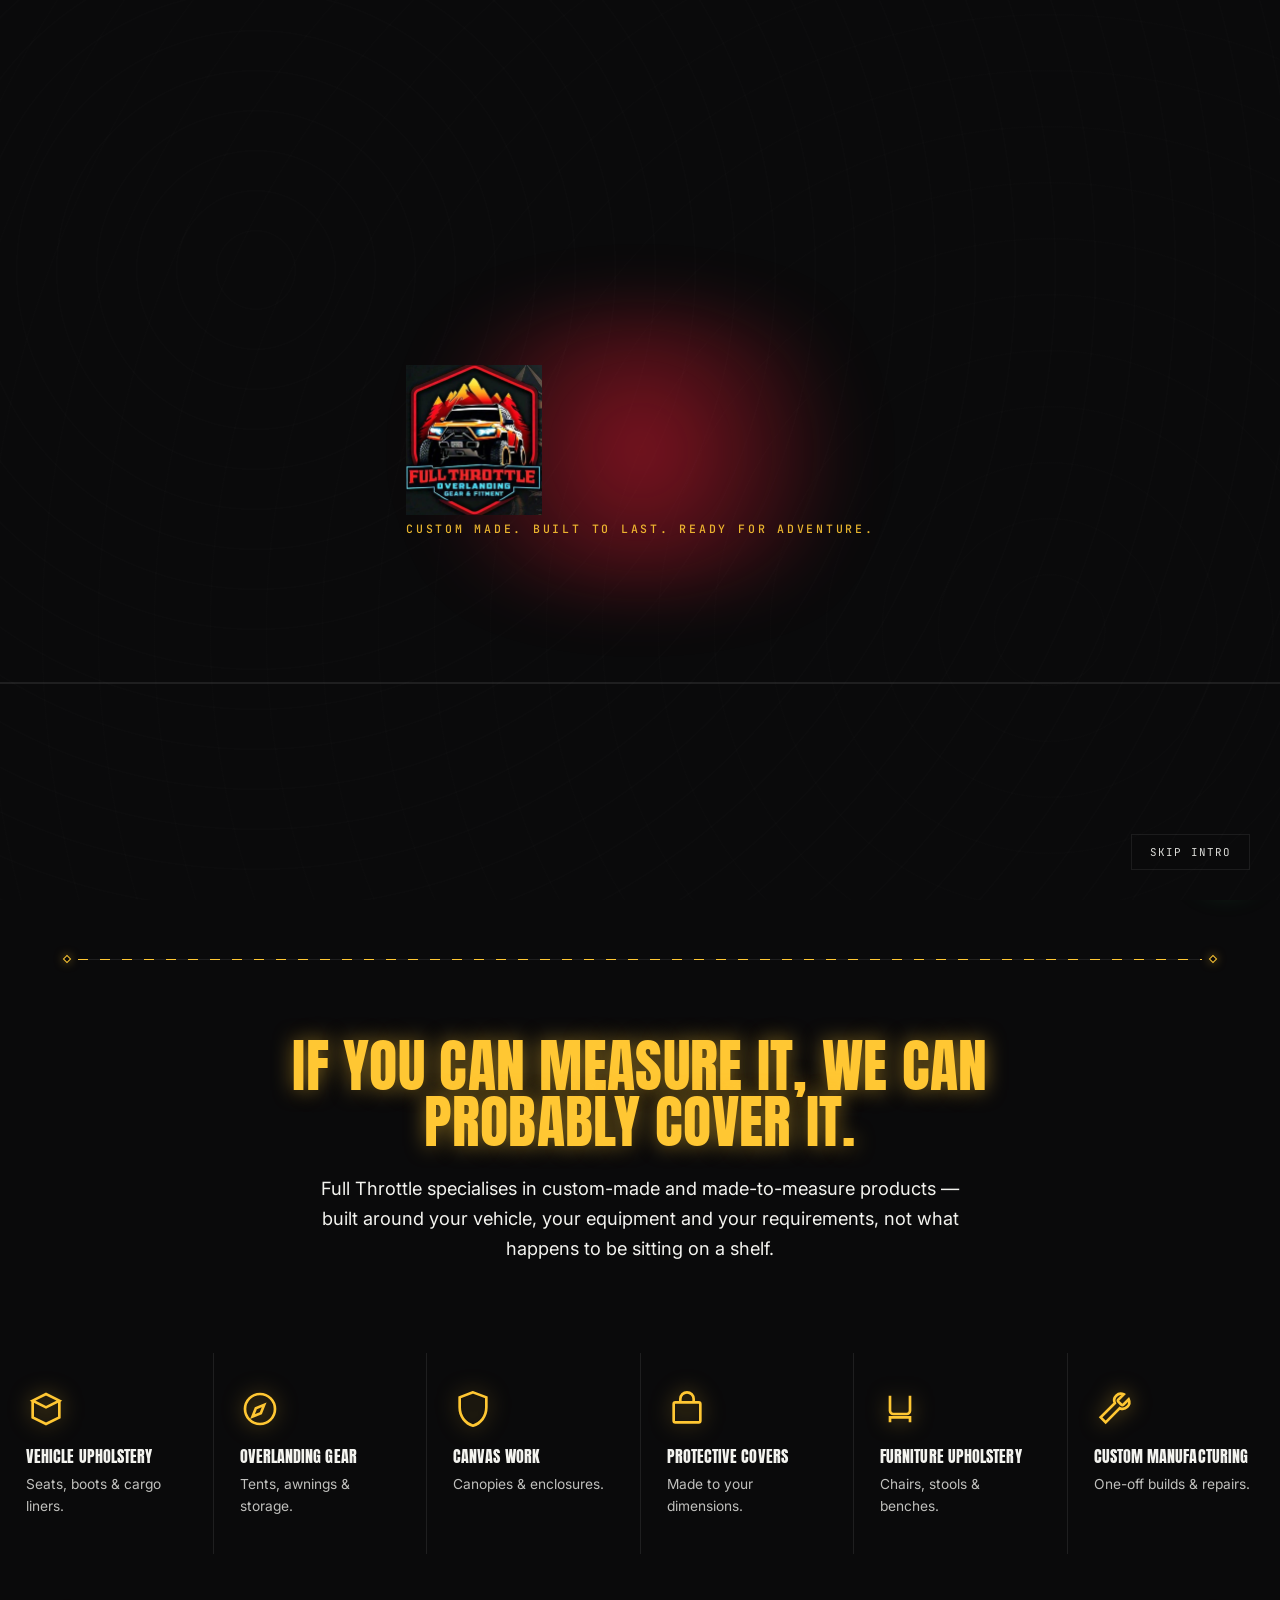
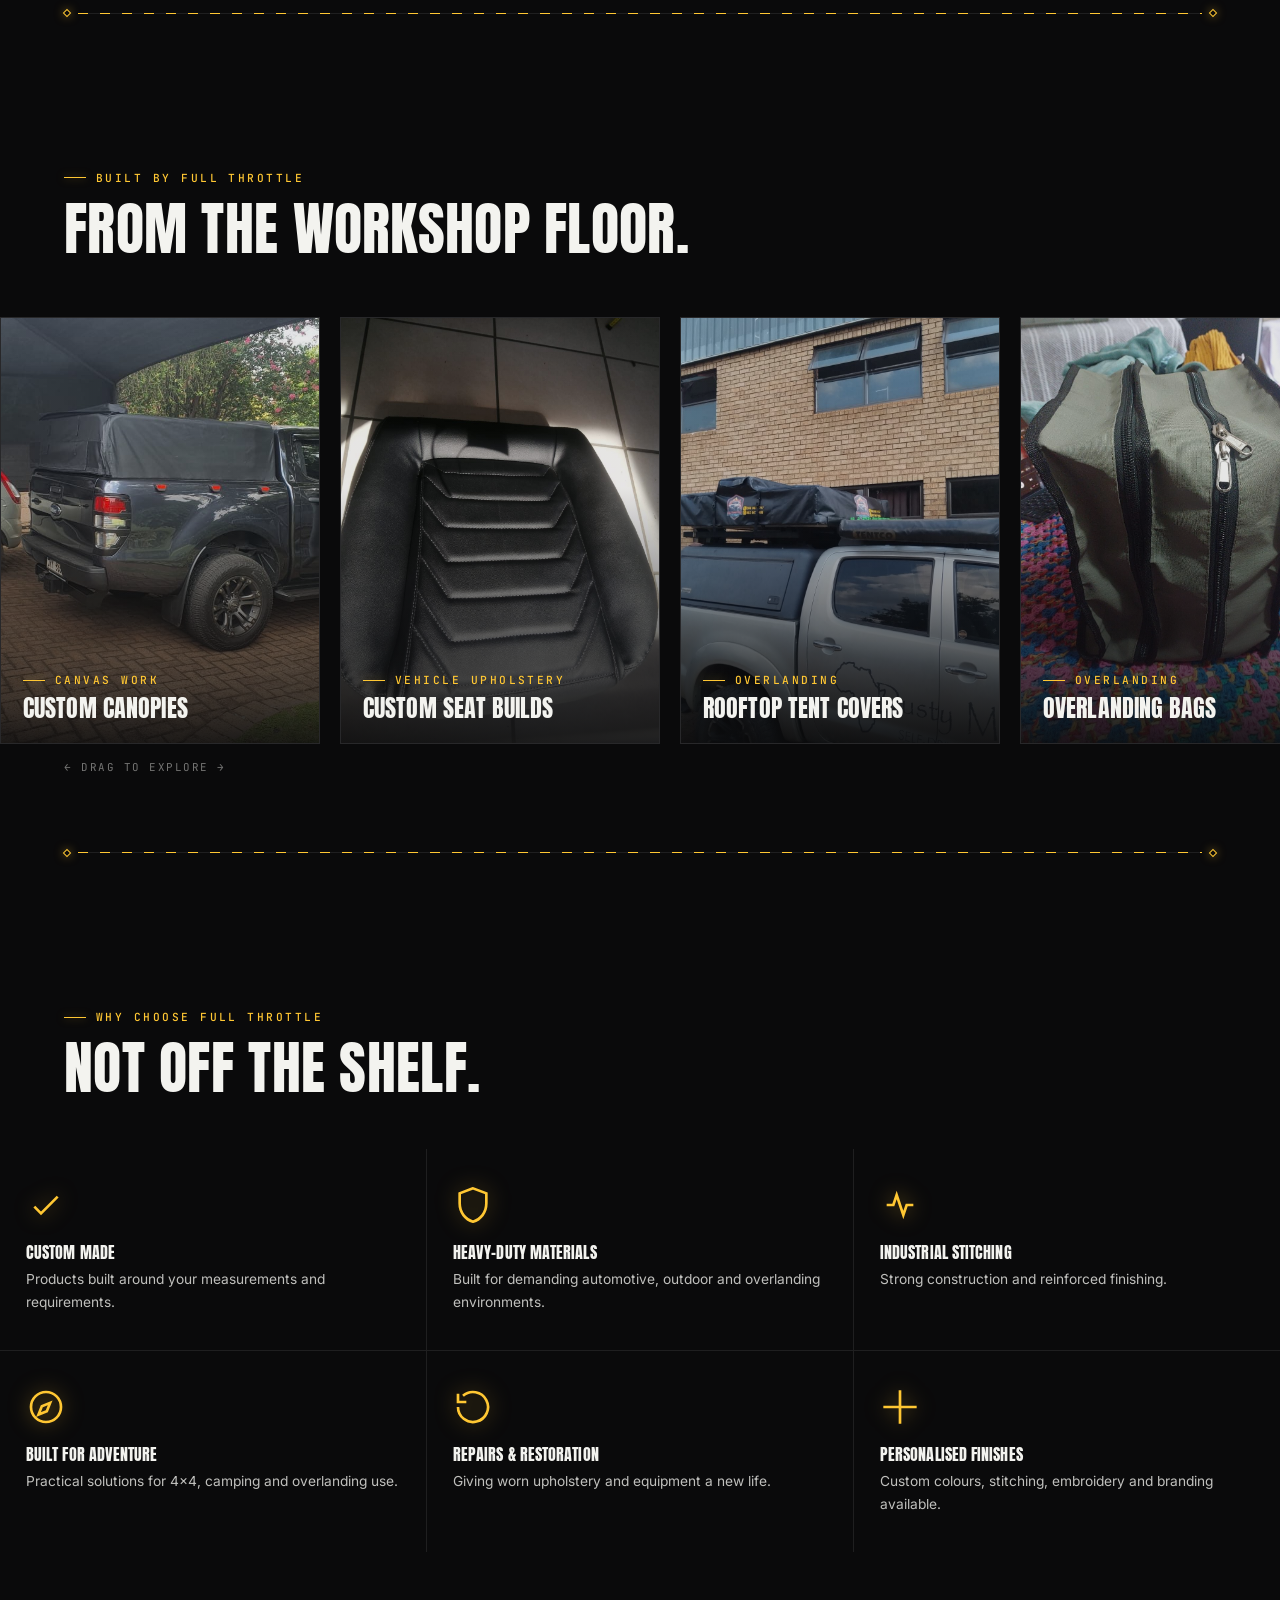
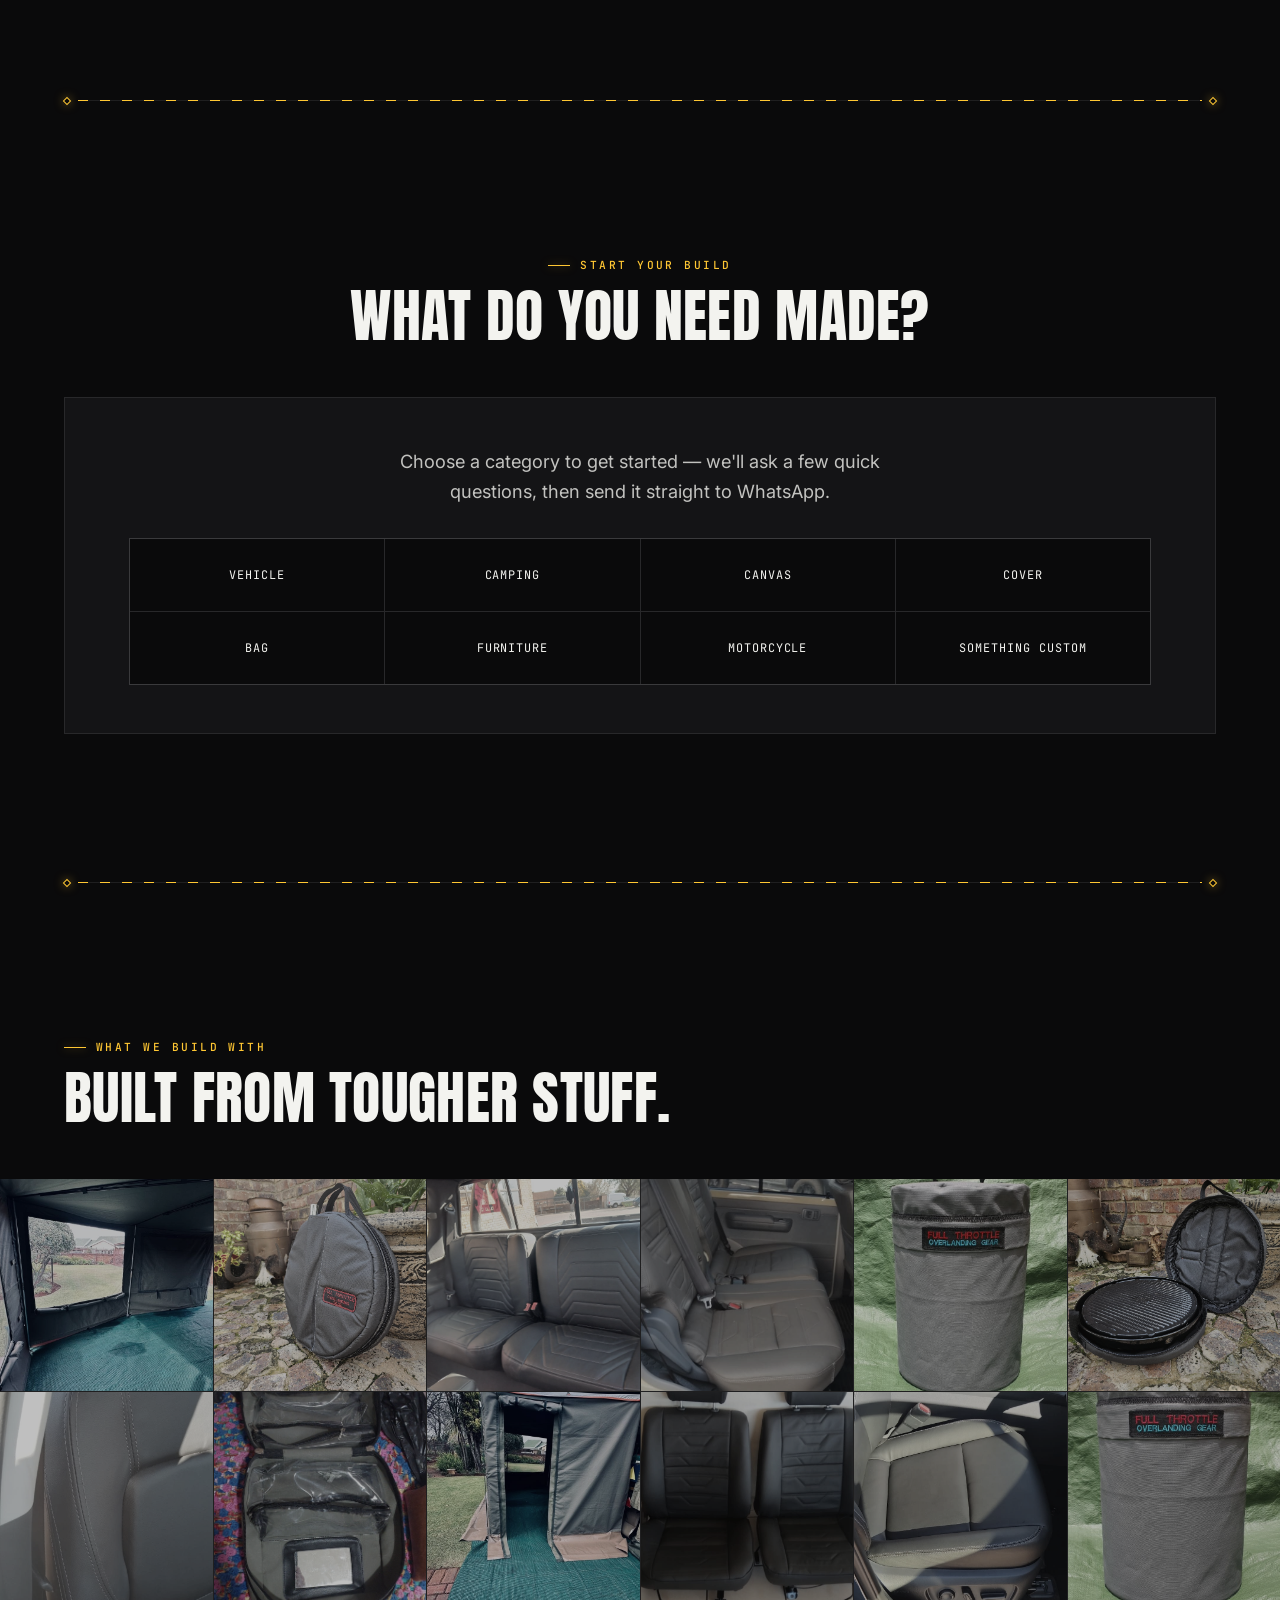
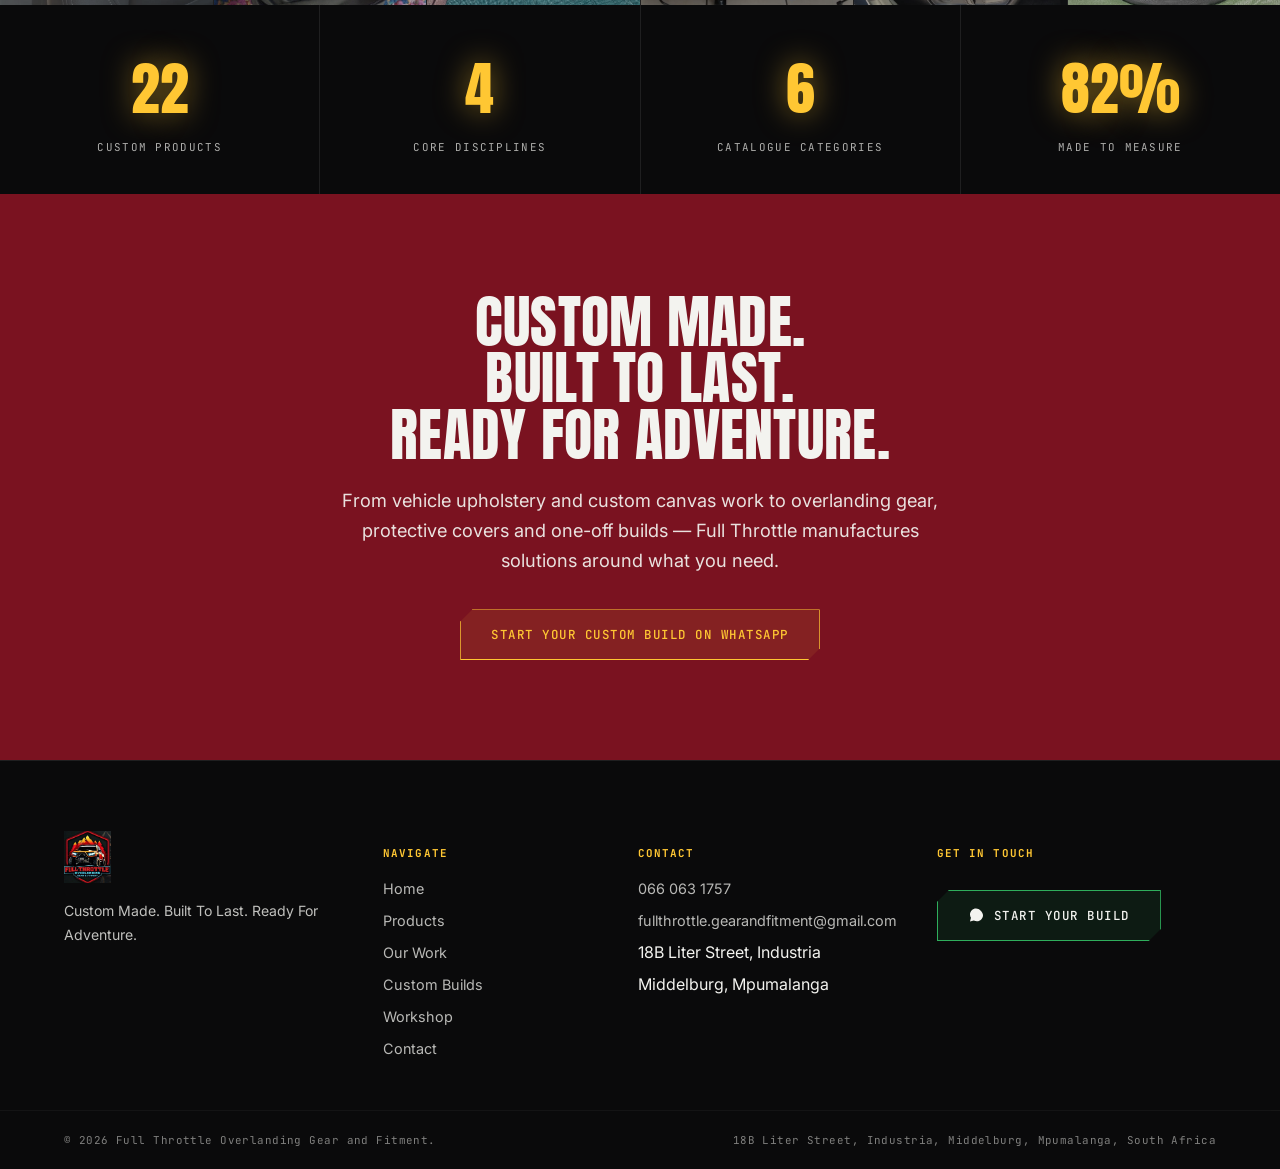
==== commit 6814eabe: "Add real Full Throttle project photography throughout the site Replaces every stock Unsplash placeho" ====
--- a/index.html
+++ b/index.html
@@ -93,7 +93,7 @@
 
 <!-- ============== HERO ============== -->
 <section class="stage">
-  <div class="stage-media"><img src="https://images.unsplash.com/photo-1533473359331-0135ef1b58bf?q=80&w=1920&auto=format&fit=crop" alt="Custom-built overlanding vehicle fitted with rugged canvas work"></div>
+  <div class="stage-media"><img src="assets/img/work/hero-canopy-rooftop-tent.jpg" alt="Custom canvas canopy and rooftop tent build by Full Throttle"></div>
   <div class="stage-overlay"></div>
   <div class="stage-glow red"></div>
   <div class="stage-glow green"></div>
@@ -165,14 +165,14 @@
   </div>
   <div class="rail-wrap reveal reveal-d1">
     <div class="rail">
-      <a class="rail-card" href="products.html?cat=canvas" data-cursor="Explore"><img src="https://images.unsplash.com/photo-1533473359331-0135ef1b58bf?q=80&w=900&auto=format&fit=crop" alt="Custom canopy"><div class="rail-card-overlay"><span class="tag">Canvas Work</span><h3>Custom Canopies</h3></div></a>
-      <a class="rail-card" href="products.html?cat=vehicles" data-cursor="Explore"><img src="https://images.unsplash.com/photo-1541443131876-44b03de101c5?q=80&w=900&auto=format&fit=crop" alt="Vehicle upholstery"><div class="rail-card-overlay"><span class="tag">Vehicle Upholstery</span><h3>Custom Seat Builds</h3></div></a>
-      <a class="rail-card" href="products.html?cat=overlanding" data-cursor="Explore"><img src="https://images.unsplash.com/photo-1504280390367-361c6d9f38f4?q=80&w=900&auto=format&fit=crop" alt="Rooftop tent cover"><div class="rail-card-overlay"><span class="tag">Overlanding</span><h3>Rooftop Tent Covers</h3></div></a>
-      <a class="rail-card" href="products.html?cat=bags" data-cursor="Explore"><img src="https://images.unsplash.com/photo-1533107862482-0e6974b06ec4?q=80&w=900&auto=format&fit=crop" alt="Overlanding gear bag"><div class="rail-card-overlay"><span class="tag">Overlanding</span><h3>Overlanding Bags</h3></div></a>
-      <a class="rail-card" href="products.html?cat=canvas" data-cursor="Explore"><img src="https://images.unsplash.com/photo-1504280390367-361c6d9f38f4?q=80&w=900&auto=format&fit=crop" alt="Canvas enclosure"><div class="rail-card-overlay"><span class="tag">Canvas Work</span><h3>Canvas Enclosures</h3></div></a>
-      <a class="rail-card" href="products.html?cat=vehicles" data-cursor="Explore"><img src="https://images.unsplash.com/photo-1558981806-ec527fa84c39?q=80&w=900&auto=format&fit=crop" alt="Motorcycle seat"><div class="rail-card-overlay"><span class="tag">Vehicle Upholstery</span><h3>Motorcycle Seats</h3></div></a>
-      <a class="rail-card" href="products.html?cat=covers" data-cursor="Explore"><img src="https://images.unsplash.com/photo-1600661653561-629509216228?q=80&w=900&auto=format&fit=crop" alt="Protective cover"><div class="rail-card-overlay"><span class="tag">Protective Covers</span><h3>Made-To-Measure Covers</h3></div></a>
-      <a class="rail-card" href="products.html?cat=furniture" data-cursor="Explore"><img src="https://images.unsplash.com/photo-1605559911160-a3d95d213904?q=80&w=900&auto=format&fit=crop" alt="Furniture upholstery"><div class="rail-card-overlay"><span class="tag">Furniture</span><h3>Furniture Upholstery</h3></div></a>
+      <a class="rail-card" href="products.html?cat=canvas" data-cursor="Explore"><img src="assets/img/work/canvas-canopy-awning-bakkie.jpg" alt="Custom canopy"><div class="rail-card-overlay"><span class="tag">Canvas Work</span><h3>Custom Canopies</h3></div></a>
+      <a class="rail-card" href="products.html?cat=vehicles" data-cursor="Explore"><img src="assets/img/work/vehicle-seat-stitch-detail-01.jpg" alt="Vehicle upholstery"><div class="rail-card-overlay"><span class="tag">Vehicle Upholstery</span><h3>Custom Seat Builds</h3></div></a>
+      <a class="rail-card" href="products.html?cat=overlanding" data-cursor="Explore"><img src="assets/img/work/canvas-canopy-rooftop-tent-bakkie.jpg" alt="Rooftop tent cover"><div class="rail-card-overlay"><span class="tag">Overlanding</span><h3>Rooftop Tent Covers</h3></div></a>
+      <a class="rail-card" href="products.html?cat=bags" data-cursor="Explore"><img src="assets/img/work/overlanding-gear-bag-green.jpg" alt="Overlanding gear bag"><div class="rail-card-overlay"><span class="tag">Overlanding</span><h3>Overlanding Bags</h3></div></a>
+      <a class="rail-card" href="products.html?cat=canvas" data-cursor="Explore"><img src="assets/img/work/canvas-patio-enclosure-01.jpg" alt="Canvas enclosure"><div class="rail-card-overlay"><span class="tag">Canvas Work</span><h3>Canvas Enclosures</h3></div></a>
+      <a class="rail-card" href="products.html?cat=vehicles" data-cursor="Explore"><img src="assets/img/work/vehicle-boot-liner-installed.jpg" alt="Boot and cargo liner"><div class="rail-card-overlay"><span class="tag">Vehicle Upholstery</span><h3>Boot &amp; Cargo Liners</h3></div></a>
+      <a class="rail-card" href="products.html?cat=covers" data-cursor="Explore"><img src="assets/img/work/equipment-cover-tan.jpg" alt="Protective cover"><div class="rail-card-overlay"><span class="tag">Protective Covers</span><h3>Made-To-Measure Covers</h3></div></a>
+      <a class="rail-card" href="products.html?cat=furniture" data-cursor="Explore"><img src="assets/img/work/furniture-bar-stools-row.jpg" alt="Furniture upholstery"><div class="rail-card-overlay"><span class="tag">Furniture</span><h3>Furniture Upholstery</h3></div></a>
     </div>
   </div>
   <div class="rail-hint">← Drag to explore →</div>
@@ -273,18 +273,18 @@
     </div>
   </div>
   <div class="material-grid reveal">
-    <div class="material-tile"><img src="https://images.unsplash.com/photo-1533473359331-0135ef1b58bf?q=80&w=500&auto=format&fit=crop" alt="Heavy-duty canvas"><span>Heavy-Duty Canvas</span></div>
-    <div class="material-tile"><img src="https://images.unsplash.com/photo-1519641471654-76ce0107ad1b?q=80&w=500&auto=format&fit=crop" alt="PVC-coated fabric"><span>PVC-Coated Fabric</span></div>
-    <div class="material-tile"><img src="https://images.unsplash.com/photo-1541443131876-44b03de101c5?q=80&w=500&auto=format&fit=crop" alt="Automotive vinyl"><span>Automotive Vinyl</span></div>
-    <div class="material-tile"><img src="https://images.unsplash.com/photo-1552519507-da3b142c6e3d?q=80&w=500&auto=format&fit=crop" alt="Leatherette"><span>Leatherette</span></div>
-    <div class="material-tile"><img src="https://images.unsplash.com/photo-1533107862482-0e6974b06ec4?q=80&w=500&auto=format&fit=crop" alt="Ripstop fabric"><span>Ripstop</span></div>
-    <div class="material-tile"><img src="https://images.unsplash.com/photo-1533105079780-92b9be482077?q=80&w=500&auto=format&fit=crop" alt="Webbing"><span>Webbing</span></div>
-    <div class="material-tile"><img src="https://images.unsplash.com/photo-1605559911160-a3d95d213904?q=80&w=500&auto=format&fit=crop" alt="Industrial thread"><span>Industrial Thread</span></div>
-    <div class="material-tile"><img src="https://images.unsplash.com/photo-1591637333472-7d2ff5c9c395?q=80&w=500&auto=format&fit=crop" alt="Zips"><span>Heavy-Duty Zips</span></div>
-    <div class="material-tile"><img src="https://images.unsplash.com/photo-1504280390367-361c6d9f38f4?q=80&w=500&auto=format&fit=crop" alt="Mesh"><span>Insect Mesh</span></div>
-    <div class="material-tile"><img src="https://images.unsplash.com/photo-1558981806-ec527fa84c39?q=80&w=500&auto=format&fit=crop" alt="Foam"><span>Upholstery Foam</span></div>
-    <div class="material-tile"><img src="https://images.unsplash.com/photo-1602868043243-cbe8811954ec?q=80&w=500&auto=format&fit=crop" alt="Reinforced seams"><span>Reinforced Seams</span></div>
-    <div class="material-tile"><img src="https://images.unsplash.com/photo-1600661653561-629509216228?q=80&w=500&auto=format&fit=crop" alt="Embroidery"><span>Custom Embroidery</span></div>
+    <div class="material-tile"><img loading="lazy" src="assets/img/work/canvas-tent-enclosure-interior-01.jpg" alt="Heavy-duty canvas"><span>Heavy-Duty Canvas</span></div>
+    <div class="material-tile"><img loading="lazy" src="assets/img/work/storage-bag-grey-standing-01.jpg" alt="PVC-coated fabric"><span>PVC-Coated Fabric</span></div>
+    <div class="material-tile"><img loading="lazy" src="assets/img/work/vehicle-seat-rear-black-diamond.jpg" alt="Automotive vinyl"><span>Automotive Vinyl</span></div>
+    <div class="material-tile"><img loading="lazy" src="assets/img/work/vehicle-seat-rear-tan-01.jpg" alt="Leatherette"><span>Leatherette</span></div>
+    <div class="material-tile"><img loading="lazy" src="assets/img/work/storage-bag-green-standing.jpg" alt="Ripstop fabric"><span>Ripstop</span></div>
+    <div class="material-tile"><img loading="lazy" src="assets/img/work/braai-carry-bag-open.jpg" alt="Webbing"><span>Webbing</span></div>
+    <div class="material-tile"><img loading="lazy" src="assets/img/work/vehicle-seat-stitch-detail-02.jpg" alt="Industrial thread"><span>Industrial Thread</span></div>
+    <div class="material-tile"><img loading="lazy" src="assets/img/work/utility-organiser-bag-open.jpg" alt="Zips"><span>Heavy-Duty Zips</span></div>
+    <div class="material-tile"><img loading="lazy" src="assets/img/work/canvas-tent-enclosure-interior-02.jpg" alt="Mesh"><span>Insect Mesh</span></div>
+    <div class="material-tile"><img loading="lazy" src="assets/img/work/vehicle-seat-headrests-pair.jpg" alt="Foam"><span>Upholstery Foam</span></div>
+    <div class="material-tile"><img loading="lazy" src="assets/img/work/vehicle-boot-liner-01.jpg" alt="Reinforced seams"><span>Reinforced Seams</span></div>
+    <div class="material-tile"><img loading="lazy" src="assets/img/work/storage-bag-grey-standing-02.jpg" alt="Embroidery"><span>Custom Embroidery</span></div>
   </div>
 </section>
 
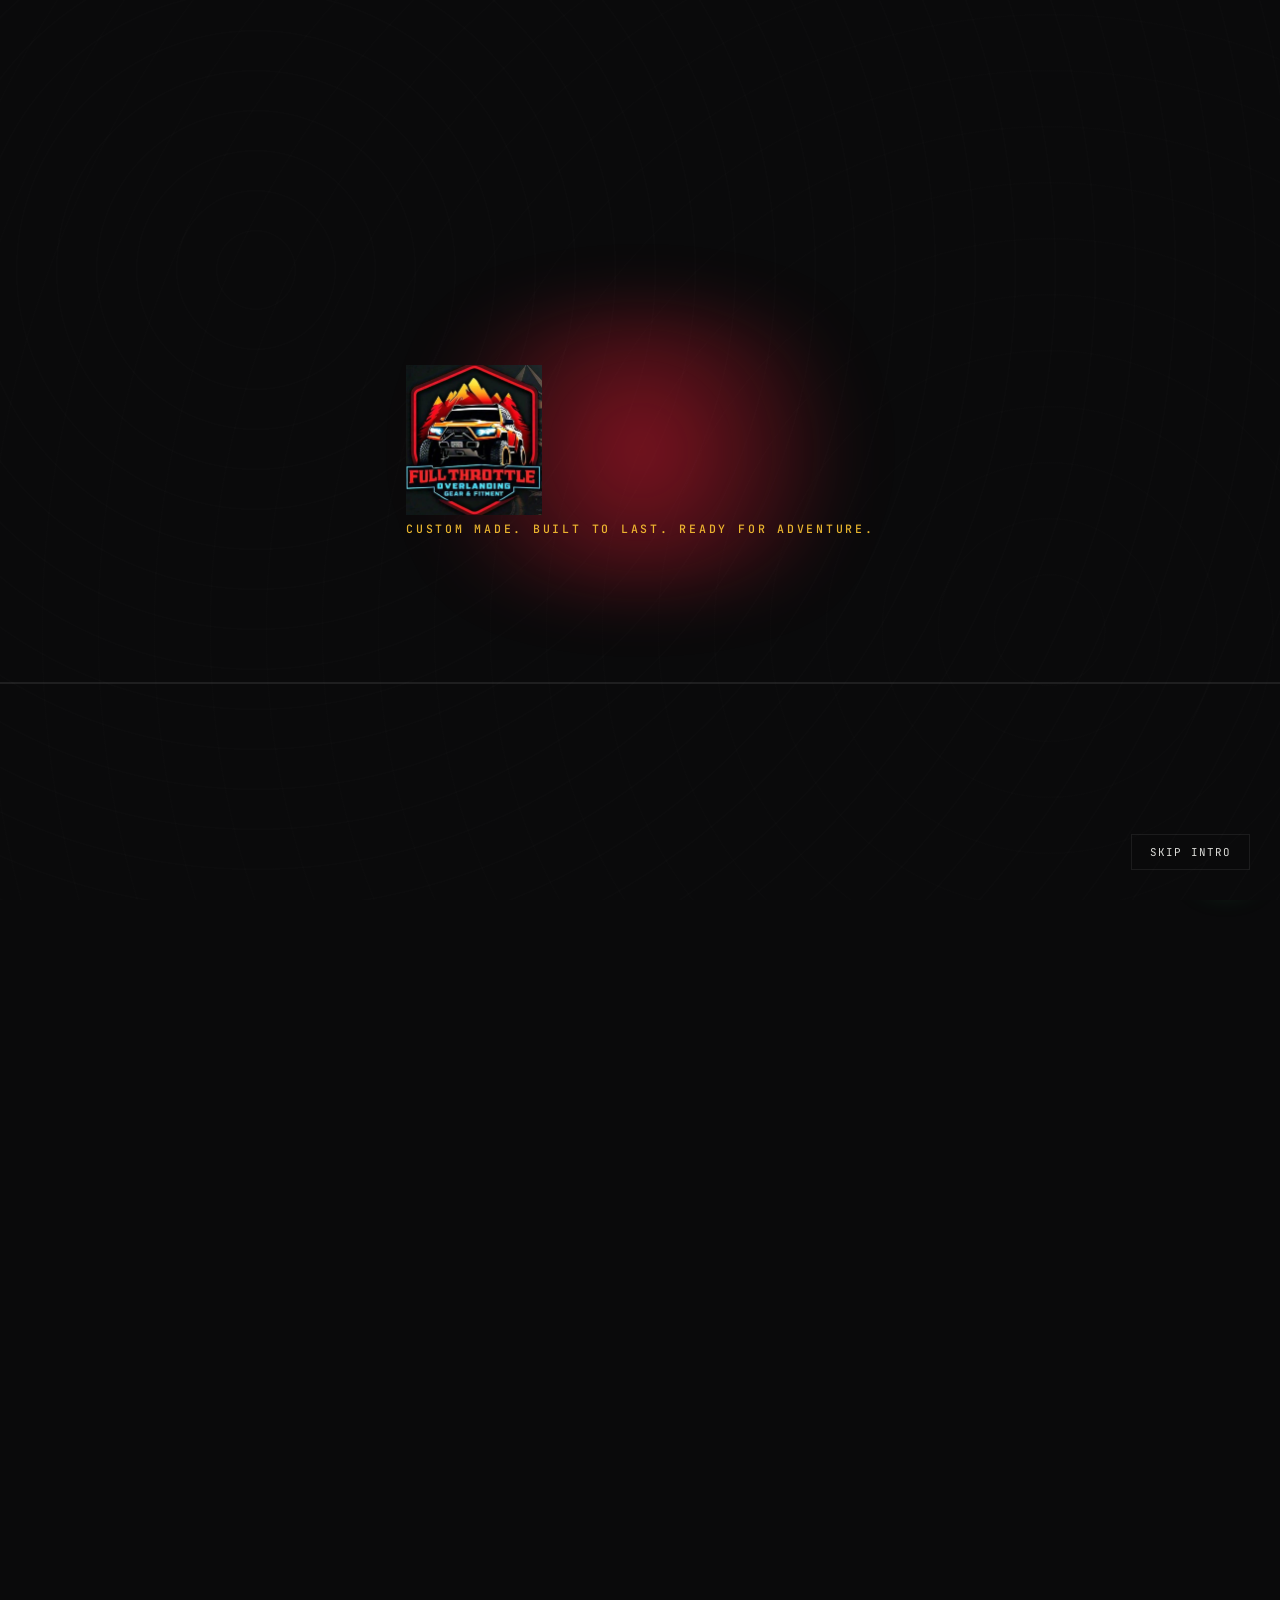
==== commit acb801d0: "Fix broken mobile hamburger navigation menu The mobile menu had two real bugs:  1. Logo distortion: " ====
--- a/index.html
+++ b/index.html
@@ -78,7 +78,7 @@
   <button class="mobile-menu-close" type="button" aria-label="Close menu">&times;</button>
   <img src="assets/img/logo.jpg" alt="Full Throttle" class="mobile-menu-logo">
   <nav class="nav-links">
-    <a href="index.html">Home</a>
+    <a href="index.html" class="active">Home</a>
     <a href="products.html">Products</a>
     <a href="work.html">Our Work</a>
     <a href="builds.html">Custom Builds</a>
@@ -86,6 +86,7 @@
     <a href="contact.html">Contact</a>
   </nav>
   <div class="mobile-menu-actions">
+    <button class="btn btn-red btn-block" type="button" data-wa-message="Hi Full Throttle, I'd like to get a quote for a custom project.">Get A WhatsApp Quote</button>
     <a href="tel:+27660631757" class="btn btn-ghost btn-block">Call 066 063 1757</a>
     <button class="btn btn-green btn-block" type="button" data-wa-message="Hi Full Throttle, I'd like to get a quote for a custom project.">WhatsApp Us</button>
   </div>
--- a/css/style.css
+++ b/css/style.css
@@ -37,11 +37,11 @@
 }
 
 *,*::before,*::after{ box-sizing:border-box; }
-html{ scroll-behavior:smooth; background:var(--black); }
+html{ scroll-behavior:smooth; background:var(--black); overflow-x:hidden; }
 body{
   margin:0; background:var(--black); color:var(--white);
   font-family:var(--font-body); -webkit-font-smoothing:antialiased;
-  overflow-x:clip; cursor:default;
+  overflow-x:clip; cursor:default; max-width:100vw;
 }
 img{ max-width:100%; display:block; }
 a{ color:inherit; text-decoration:none; }
@@ -73,11 +73,12 @@
 h1,h2,h3,.font-display{
   font-family:var(--font-display); text-transform:uppercase; font-weight:400;
   letter-spacing:0.005em; line-height:0.98; margin:0;
+  overflow-wrap:break-word; word-break:break-word;
 }
 h1{ font-size:clamp(2.8rem,7.4vw,6.4rem); }
 h2{ font-size:clamp(2.1rem,4.8vw,3.6rem); }
 h3{ font-size:clamp(1.2rem,2.2vw,1.5rem); }
-p{ line-height:1.65; color:var(--white); opacity:0.78; margin:0; }
+p{ line-height:1.65; color:var(--white); opacity:0.78; margin:0; overflow-wrap:break-word; }
 .lead{ font-size:1.14rem; max-width:620px; }
 
 .tag{
@@ -175,18 +176,71 @@
 .burger{ display:none; flex-direction:column; gap:6px; padding:8px; }
 .burger span{ width:26px; height:2px; background:var(--white); transition:transform .3s ease, opacity .3s ease; }
 
+/* Nav switches to the hamburger menu below 900px so common phone
+   landscape widths (e.g. 812-896px) get the mobile menu instead of a
+   cramped desktop nav. Kept separate from the 760px layout breakpoint
+   below so grids/masonry/etc. aren't affected by this wider threshold. */
+@media (max-width:900px){
+  .topnav .nav-links{ display:none; }
+  .nav-call{ display:none; }
+  .burger{ display:flex; }
+}
+
 .mobile-menu{
   position:fixed; inset:0; z-index:950; background:var(--black);
-  display:flex; flex-direction:column; padding:110px var(--edge) 40px;
+  display:flex; flex-direction:column; padding:100px var(--edge) 32px;
   transform:translateY(-100%); transition:transform .5s var(--ease); overflow-y:auto;
+  -webkit-overflow-scrolling:touch;
 }
 .mobile-menu.open{ transform:translateY(0); }
-.mobile-menu-close{ position:absolute; top:26px; right:var(--edge); font-size:2rem; color:var(--white); }
-.mobile-menu .nav-links{ flex-direction:column; align-items:flex-start; gap:24px; font-family:var(--font-display); text-transform:uppercase; font-size:1.6rem; letter-spacing:0.01em; }
+.mobile-menu-close{
+  position:absolute; top:22px; right:var(--edge); font-size:2rem; line-height:1; color:var(--white);
+  width:40px; height:40px; display:flex; align-items:center; justify-content:center; flex:none;
+}
+.mobile-menu-logo{
+  height:42px; width:auto; max-width:200px; object-fit:contain;
+  align-self:flex-start; flex:none; margin-bottom:28px;
+}
+
+.mobile-menu .nav-links{
+  flex-direction:column; align-items:flex-start; gap:4px;
+  font-family:var(--font-display); text-transform:uppercase; font-size:1.5rem; letter-spacing:0.01em;
+}
+.mobile-menu .nav-links a{
+  position:relative; display:block; width:100%; padding:12px 0 12px 18px;
+  opacity:0; transform:translateY(14px);
+  transition:opacity .45s var(--ease), transform .45s var(--ease), color .2s ease, padding-left .2s ease;
+}
 .mobile-menu .nav-links a::before{ display:none; }
-.mobile-menu-logo{ height:44px; margin-bottom:8px; }
-.mobile-menu-actions{ margin-top:auto; display:flex; flex-direction:column; gap:14px; }
+.mobile-menu .nav-links a::after{
+  content:""; position:absolute; left:0; top:50%; width:3px; height:0; transform:translateY(-50%);
+  background:var(--red-bright); box-shadow:0 0 10px var(--red-glow); transition:height .22s ease;
+}
+.mobile-menu .nav-links a:hover, .mobile-menu .nav-links a:active, .mobile-menu .nav-links a.active{
+  color:var(--yellow-bright); padding-left:26px;
+}
+.mobile-menu .nav-links a:hover::after, .mobile-menu .nav-links a:active::after, .mobile-menu .nav-links a.active::after{ height:60%; }
+.mobile-menu.open .nav-links a{ opacity:1; transform:translateY(0); }
+.mobile-menu.open .nav-links a:nth-child(1){ transition-delay:.10s; }
+.mobile-menu.open .nav-links a:nth-child(2){ transition-delay:.15s; }
+.mobile-menu.open .nav-links a:nth-child(3){ transition-delay:.20s; }
+.mobile-menu.open .nav-links a:nth-child(4){ transition-delay:.25s; }
+.mobile-menu.open .nav-links a:nth-child(5){ transition-delay:.30s; }
+.mobile-menu.open .nav-links a:nth-child(6){ transition-delay:.35s; }
+
+.mobile-menu-actions{ margin-top:auto; padding-top:28px; display:flex; flex-direction:column; gap:12px; flex:none; }
 body.menu-open{ overflow:hidden; }
+
+@media (max-height:560px){
+  .mobile-menu{ padding-top:76px; padding-bottom:20px; }
+  .mobile-menu-logo{ height:34px; margin-bottom:16px; }
+  .mobile-menu .nav-links{ font-size:1.2rem; }
+  .mobile-menu .nav-links a{ padding:8px 0 8px 18px; }
+  .mobile-menu-actions{ padding-top:16px; gap:9px; }
+}
+@media (max-width:340px){
+  .mobile-menu .nav-links{ font-size:1.3rem; }
+}
 
 /* =========================================================
    HERO
@@ -544,9 +598,6 @@
   .timeline-track{ left:23px; }
 }
 @media (max-width:760px){
-  .nav-links{ display:none; }
-  .nav-call{ display:none; }
-  .burger{ display:flex; }
   .grid-6,.grid-3,.grid-2{ grid-template-columns:1fr; }
   .masonry{ column-count:1; }
   .material-grid{ grid-template-columns:repeat(3,1fr); }
@@ -560,4 +611,5 @@
   .rail-card{ width:74vw; }
   .config-options{ grid-template-columns:1fr 1fr; }
   .stat-row{ grid-template-columns:1fr 1fr; }
-}
+  h1{ font-size:clamp(2.1rem,9vw,2.8rem); }
+}
